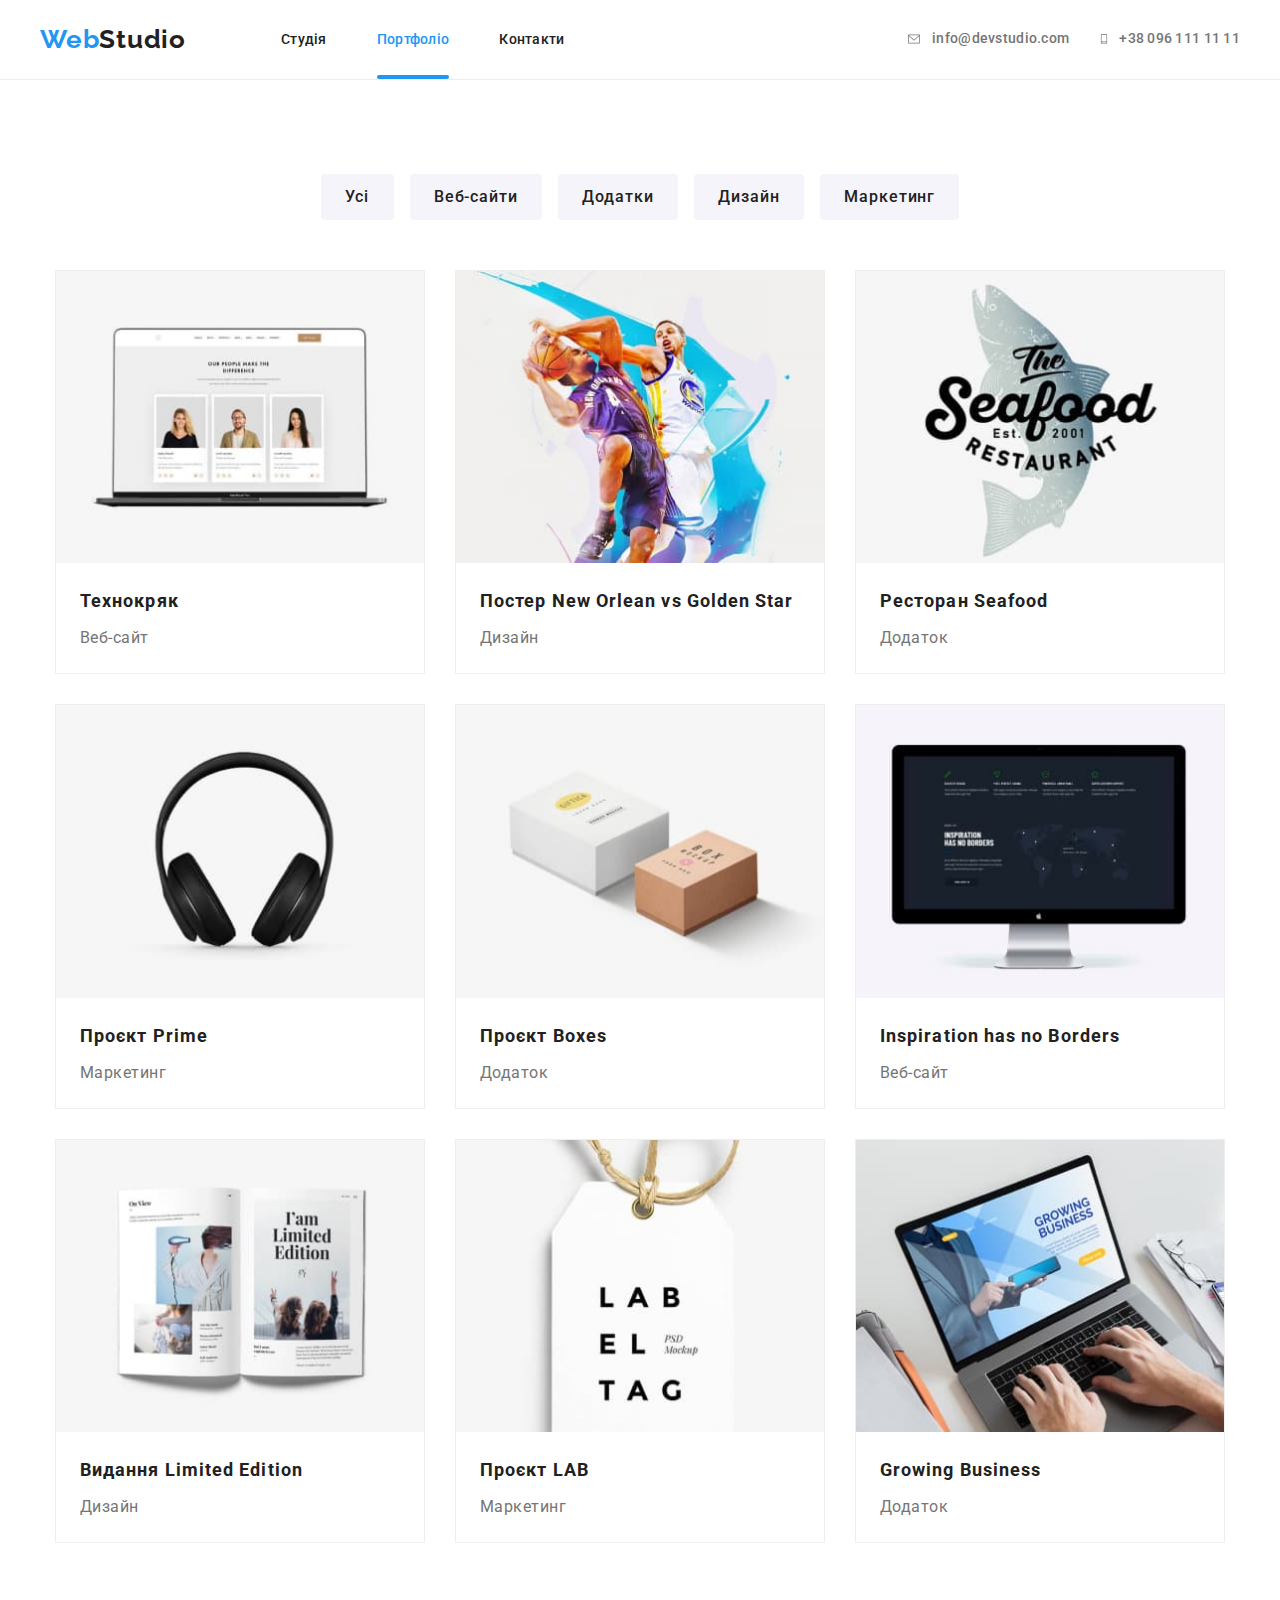
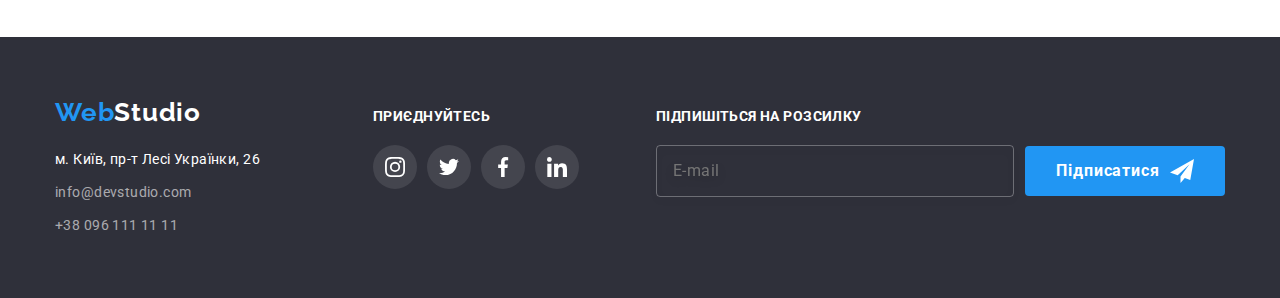
==== portfolio.html @ 0184f4ee "Initial commit" ====
<!DOCTYPE html>
<html lang="uk">
  <!-- Голова -->
  <head>
    <meta charset="UTF-8" />
    <meta http-equiv="X-UA-Compatible" content="IE=edge" />
    <meta name="viewport" content="width=device-width, initial-scale=1.0" />
    <title>Document</title>
    <link
      href="https://fonts.googleapis.com/css2?family=Raleway:wght@700&family=Roboto:wght@400;500;700;900&display=swap"
      rel="stylesheet"
    />
    <link
      rel="stylesheet"
      href="https://cdnjs.cloudflare.com/ajax/libs/modern-normalize/1.1.0/modern-normalize.min.css"
    />
    <link rel="stylesheet" href="./css/main.min.css" />
  </head>

  <body>
    <!-- Шапка сайту -->
    <header class="header">
      <div class="header__container">
        <nav class="site-nav">
          <a class="logo link" href="./index.html"
            >Web<span class="logo__accent">Studio</span></a
          >

          <ul class="site-nav__list">
            <li class="site-nav__item">
              <a class="site-nav__link link" href="./index.html">Студія</a>
            </li>
            <li class="site-nav__item">
              <a
                class="site-nav__link site-nav__link--current link"
                href="./portfolio.html"
                >Портфоліо</a
              >
            </li>
            <li class="site-nav__item">
              <a class="site-nav__link link" href="">Контакти</a>
            </li>
          </ul>
        </nav>

        <ul class="contacts">
          <li class="contacts__list">
            <a class="contacts__link link" href="mailto:info@devstudio.com"
              ><svg class="contacts__icon" width="16" height="12">
                <use href="./images/symbol-defs.svg#icon-envelope"></use>
              </svg>
              info@devstudio.com</a
            >
          </li>
          <li class="contacts__list">
            <a class="contacts__link link" href="tell:+380961111111"
              ><svg class="contacts__icon" width="10" height="16">
                <use href="./images/symbol-defs.svg#icon-smartphone"></use>
              </svg>
              +38 096 111 11 11</a
            >
          </li>
        </ul>
      </div>
    </header>

    <main>
      <!-- Портфоліо кнопки -->
      <section class="section">
        <div class="container">
          <h1 class="visually-hidden">Портфоліо</h1>
          <!-- Кнопки -->
          <ul class="button-menu">
            <li>
              <button class="button-menu__button" type="button">Усі</button>
            </li>
            <li>
              <button class="button-menu__button" type="button">
                Веб-сайти
              </button>
            </li>
            <li>
              <button class="button-menu__button" type="button">Додатки</button>
            </li>
            <li>
              <button class="button-menu__button" type="button">Дизайн</button>
            </li>
            <li>
              <button class="button-menu__button" type="button">
                Маркетинг
              </button>
            </li>
          </ul>
          <!-- Портфоліо картки -->
          <ul class="card-set">
            <li class="card-set__item">
              <a class="card-set__link" href="">
                <div class="card-set__thumb">
                  <img
                    src="./images/ptf1img.jpg"
                    alt="Ноутбук з відкритим сайтом"
                    width="370"
                  />
                  <div class="card-set__description">
                    <p>
                      Ресурс пропонує комплексні пропозиції з різним рівнем
                      функціоналу та сервісів. Все це дозволить відвідувачу
                      отримати вичерпні відомості про компанію чи приватну
                      особу.
                    </p>
                  </div>
                </div>

                <div class="card-set__meta">
                  <h2 class="card-set__title">Технокряк</h2>
                  <p class="card-set__text">Веб-сайт</p>
                </div></a
              >
            </li>

            <li class="card-set__item">
              <a class="card-set__link" href="">
                <div class="card-set__thumb">
                  <img
                    src="./images/ptf2img.jpg"
                    alt="Два баскетболісти"
                    width="370"
                  />
                  <div class="card-set__description">
                    <p>
                      Ресурс пропонує комплексні пропозиції з різним рівнем
                      функціоналу та сервісів. Все це дозволить відвідувачу
                      отримати вичерпні відомості про компанію чи приватну
                      особу.
                    </p>
                  </div>
                </div>
                <div class="card-set__meta">
                  <h2 class="card-set__title">
                    Постер New Orlean vs Golden Star
                  </h2>
                  <p class="card-set__text">Дизайн</p>
                </div></a
              >
            </li>

            <li class="card-set__item">
              <a class="card-set__link" href="">
                <div class="card-set__thumb">
                  <img
                    src="./images/ptf3img.jpg"
                    alt="Логотип Ресторану"
                    width="370"
                  />
                  <div class="card-set__description">
                    <p>
                      Ресурс пропонує комплексні пропозиції з різним рівнем
                      функціоналу та сервісів. Все це дозволить відвідувачу
                      отримати вичерпні відомості про компанію чи приватну
                      особу.
                    </p>
                  </div>
                </div>
                <div class="card-set__meta">
                  <h2 class="card-set__title">Ресторан Seafood</h2>
                  <p class="card-set__text">Додаток</p>
                </div></a
              >
            </li>

            <li class="card-set__item">
              <a class="card-set__link" href="">
                <div class="card-set__thumb">
                  <img
                    src="./images/ptf4img.jpg"
                    alt="Накладні навушники"
                    width="370"
                  />
                  <div class="card-set__description">
                    <p>
                      Ресурс пропонує комплексні пропозиції з різним рівнем
                      функціоналу та сервісів. Все це дозволить відвідувачу
                      отримати вичерпні відомості про компанію чи приватну
                      особу.
                    </p>
                  </div>
                </div>
                <div class="card-set__meta">
                  <h2 class="card-set__title">Проєкт Prime</h2>
                  <p class="card-set__text">Маркетинг</p>
                </div></a
              >
            </li>

            <li class="card-set__item">
              <a class="card-set__link" href="">
                <div class="card-set__thumb">
                  <img
                    src="./images/ptf5img.jpg"
                    alt="Дві коробки"
                    width="370"
                  />
                  <div class="card-set__description">
                    <p>
                      Ресурс пропонує комплексні пропозиції з різним рівнем
                      функціоналу та сервісів. Все це дозволить відвідувачу
                      отримати вичерпні відомості про компанію чи приватну
                      особу.
                    </p>
                  </div>
                </div>
                <div class="card-set__meta">
                  <h2 class="card-set__title">Проєкт Boxes</h2>
                  <p class="card-set__text">Додаток</p>
                </div></a
              >
            </li>

            <li class="card-set__item">
              <a class="card-set__link" href="">
                <div class="card-set__thumb">
                  <img src="./images/ptf6img.jpg" alt="Монітор" width="370" />
                  <div class="card-set__description">
                    <p>
                      Ресурс пропонує комплексні пропозиції з різним рівнем
                      функціоналу та сервісів. Все це дозволить відвідувачу
                      отримати вичерпні відомості про компанію чи приватну
                      особу.
                    </p>
                  </div>
                </div>
                <div class="card-set__meta">
                  <h2 class="card-set__title">Inspiration has no Borders</h2>
                  <p class="card-set__text">Веб-сайт</p>
                </div></a
              >
            </li>

            <li class="card-set__item">
              <a class="card-set__link" href="">
                <div class="card-set__thumb">
                  <img src="./images/ptf7img.jpg" alt="Книга" width="370" />
                  <div class="card-set__description">
                    <p>
                      Ресурс пропонує комплексні пропозиції з різним рівнем
                      функціоналу та сервісів. Все це дозволить відвідувачу
                      отримати вичерпні відомості про компанію чи приватну
                      особу.
                    </p>
                  </div>
                </div>
                <div class="card-set__meta">
                  <h2 class="card-set__title">Видання Limited Edition</h2>
                  <p class="card-set__text">Дизайн</p>
                </div></a
              >
            </li>

            <li class="card-set__item">
              <a class="card-set__link" href="">
                <div class="card-set__thumb">
                  <img src="./images/ptf8img.jpg" alt="Бірка" width="370" />
                  <div class="card-set__description">
                    <p>
                      Ресурс пропонує комплексні пропозиції з різним рівнем
                      функціоналу та сервісів. Все це дозволить відвідувачу
                      отримати вичерпні відомості про компанію чи приватну
                      особу.
                    </p>
                  </div>
                </div>
                <div class="card-set__meta">
                  <h2 class="card-set__title">Проєкт LAB</h2>
                  <p class="card-set__text">Маркетинг</p>
                </div></a
              >
            </li>

            <li class="card-set__item">
              <a class="card-set__link" href="">
                <div class="card-set__thumb">
                  <img
                    src="./images/ptf9img.jpg"
                    alt="Чоловік пише на наутбуці"
                    width="370"
                  />
                  <div class="card-set__description">
                    <p>
                      Ресурс пропонує комплексні пропозиції з різним рівнем
                      функціоналу та сервісів. Все це дозволить відвідувачу
                      отримати вичерпні відомості про компанію чи приватну
                      особу.
                    </p>
                  </div>
                </div>
                <div class="card-set__meta">
                  <h2 class="card-set__title">Growing Business</h2>
                  <p class="card-set__text">Додаток</p>
                </div></a
              >
            </li>
          </ul>
        </div>
      </section>
    </main>

    <!-- Футер -->
    <footer class="footer">
      <div class="footer__container">
        <div class="info">
          <a class="logo link" href="./index.html"
            >Web<span class="logo__accent--white">Studio</span></a
          >

          <!-- Адреса -->
          <address class="address">
            <ul>
              <li class="address__list">
                <a
                  class="address__map link"
                  href="https://goo.gl/maps/CPtrU1FHBa2aNyZL9"
                  target="_blank"
                  rel="noopener noreferrer nofollow"
                  >м. Київ, пр-т Лесі Українки, 26</a
                >
              </li>
              <li class="address__list">
                <a class="address__link link" href="mailto:info@devstudio.com"
                  >info@devstudio.com</a
                >
              </li>
              <li class="address__list">
                <a class="address__link link" href="tel:+380961111111"
                  >+38 096 111 11 11</a
                >
              </li>
            </ul>
          </address>
        </div>

        <!-- Приєднуйтесь -->
        <div class="footer-info">
          <h2 class="footer-info__title">Приєднуйтесь</h2>
          <ul class="socials-list">
            <li>
              <a
                href=""
                class="socials-list__link socials-list__link—dark-background"
              >
                <svg class="socials-list__icon" width="20" height="20">
                  <use href="./images/symbol-defs.svg#icon-instagram"></use>
                </svg>
              </a>
            </li>
            <li>
              <a
                href=""
                class="socials-list__link socials-list__link—dark-background"
              >
                <svg class="socials-list__icon" width="20" height="20">
                  <use href="./images/symbol-defs.svg#icon-twitter"></use>
                </svg>
              </a>
            </li>
            <li>
              <a
                href=""
                class="socials-list__link socials-list__link—dark-background"
                ><svg class="socials-list__icon" width="20" height="20">
                  <use href="./images/symbol-defs.svg#icon-facebook"></use>
                </svg>
              </a>
            </li>
            <li>
              <a
                href=""
                class="socials-list__link socials-list__link—dark-background"
                ><svg class="socials-list__icon" width="20" height="20">
                  <use href="./images/symbol-defs.svg#icon-linkedin"></use>
                </svg>
              </a>
            </li>
          </ul>
        </div>

        <!-- Підпишіться -->
        <div class="form">
          <p class="form__text">Підпишіться на розсилку</p>
          <form name="email">
            <label
              ><input
                class="form__input"
                type="email"
                name="email"
                placeholder="E-mail"
            /></label>

            <button class="form__button" type="submit">
              Підписатися
              <svg class="form__icon" height="24" width="24">
                <use href="./images/symbol-defs.svg#icon-plane"></use>
              </svg>
            </button>
          </form>
        </div>
      </div>
    </footer>
  </body>
</html>
---- css/main.min.css ----
/*! normalize.css v8.0.1 | MIT License | github.com/necolas/normalize.css */html{line-height:1.15;-webkit-text-size-adjust:100%}body{margin:0}main{display:block}h1{font-size:2em;margin:.67em 0}hr{-webkit-box-sizing:content-box;box-sizing:content-box;height:0;overflow:visible}pre{font-family:monospace,monospace;font-size:1em}a{background-color:rgba(0,0,0,0)}abbr[title]{border-bottom:none;text-decoration:underline;-webkit-text-decoration:underline dotted;text-decoration:underline dotted}b,strong{font-weight:bolder}code,kbd,samp{font-family:monospace,monospace;font-size:1em}small{font-size:80%}sub,sup{font-size:75%;line-height:0;position:relative;vertical-align:baseline}sub{bottom:-0.25em}sup{top:-0.5em}img{border-style:none}button,input,optgroup,select,textarea{font-family:inherit;font-size:100%;line-height:1.15;margin:0}button,input{overflow:visible}button,select{text-transform:none}button,[type=button],[type=reset],[type=submit]{-webkit-appearance:button}button::-moz-focus-inner,[type=button]::-moz-focus-inner,[type=reset]::-moz-focus-inner,[type=submit]::-moz-focus-inner{border-style:none;padding:0}button:-moz-focusring,[type=button]:-moz-focusring,[type=reset]:-moz-focusring,[type=submit]:-moz-focusring{outline:1px dotted ButtonText}fieldset{padding:.35em .75em .625em}legend{-webkit-box-sizing:border-box;box-sizing:border-box;color:inherit;display:table;max-width:100%;padding:0;white-space:normal}progress{vertical-align:baseline}textarea{overflow:auto}[type=checkbox],[type=radio]{-webkit-box-sizing:border-box;box-sizing:border-box;padding:0}[type=number]::-webkit-inner-spin-button,[type=number]::-webkit-outer-spin-button{height:auto}[type=search]{-webkit-appearance:textfield;outline-offset:-2px}[type=search]::-webkit-search-decoration{-webkit-appearance:none}::-webkit-file-upload-button{-webkit-appearance:button;font:inherit}details{display:block}summary{display:list-item}template{display:none}[hidden]{display:none}.visually-hidden{position:absolute;width:1px;height:1px;margin:-1px;border:0;padding:0;white-space:nowrap;-webkit-clip-path:inset(100%);clip-path:inset(100%);clip:rect(0 0 0 0);overflow:hidden}h1,h2,h3,h4,h5,h6,p{margin:0}ul{list-style:none}ul,ol{margin:0;padding-left:0}img{display:block;max-width:100%;height:auto}.link{text-decoration:none}body{color:#212121;font-family:"Roboto",sans-serif;font-size:14px;background-color:#fff}.container{width:1200px;padding:0 15px;margin-left:auto;margin-right:auto}.logo{color:#2196f3;font-family:"Raleway";font-style:normal;font-size:26px;font-weight:700;line-height:1.19;letter-spacing:.03em;margin-right:95px}.logo__accent{color:#212121}.logo__accent--white{color:#fff}.site-nav{display:-webkit-box;display:-ms-flexbox;display:flex;-webkit-box-align:center;-ms-flex-align:center;align-items:center}.site-nav__list{display:-webkit-box;display:-ms-flexbox;display:flex;gap:50px}.site-nav__link{color:#212121;font-weight:500;line-height:1.14;letter-spacing:.02em;-webkit-transition:color 250ms cubic-bezier(0.4, 0, 0.2, 1);transition:color 250ms cubic-bezier(0.4, 0, 0.2, 1)}.site-nav__link:hover,.site-nav__link:focus{color:#2196f3}.site-nav__link--current{position:relative;color:#2196f3}.site-nav__link--current::after{content:"";position:absolute;display:block;left:0;width:100%;height:4px;bottom:-32.2px;background:#2196f3;border-radius:2px}.contacts__icon{fill:currentColor;margin-right:10px}.contacts__icon:hover,.contacts__icon:focus{color:#2196f3}.contacts__list{display:-webkit-inline-box;display:-ms-inline-flexbox;display:inline-flex}.contacts{display:-webkit-box;display:-ms-flexbox;display:flex;margin-left:auto;gap:30px}.contacts__link{display:-webkit-box;display:-ms-flexbox;display:flex;-webkit-box-align:center;-ms-flex-align:center;align-items:center;-webkit-transition:color 250ms cubic-bezier(0.4, 0, 0.2, 1);transition:color 250ms cubic-bezier(0.4, 0, 0.2, 1);font-weight:500;line-height:1.14;letter-spacing:.02em;color:#757575}.contacts__link:hover,.contacts__link:focus{color:#2196f3}.section{padding-top:94px;padding-bottom:94px}.card-set{display:-webkit-box;display:-ms-flexbox;display:flex;-ms-flex-wrap:wrap;flex-wrap:wrap;margin-left:-30px;margin-top:-30px}.card-set__link{display:block;text-decoration:none;-webkit-transition:-webkit-box-shadow 250ms cubic-bezier(0.4, 0, 0.2, 1);transition:-webkit-box-shadow 250ms cubic-bezier(0.4, 0, 0.2, 1);transition:box-shadow 250ms cubic-bezier(0.4, 0, 0.2, 1);transition:box-shadow 250ms cubic-bezier(0.4, 0, 0.2, 1), -webkit-box-shadow 250ms cubic-bezier(0.4, 0, 0.2, 1)}.card-set__link:hover,.card-set__link:focus{-webkit-box-shadow:0px 1px 1px rgba(0,0,0,.12),0px 4px 4px rgba(0,0,0,.06),1px 4px 6px rgba(0,0,0,.16);box-shadow:0px 1px 1px rgba(0,0,0,.12),0px 4px 4px rgba(0,0,0,.06),1px 4px 6px rgba(0,0,0,.16)}.card-set__item{border:1px solid #eee;background:#fff;-ms-flex-preferred-size:calc(33.3333333333% - 30px);flex-basis:calc(33.3333333333% - 30px);margin-left:30px;margin-top:30px}.card-set__thumb{position:relative;overflow:hidden}.card-set__title{line-height:2;font-size:18px;letter-spacing:.06em;color:#212121;margin-bottom:4px}.card-set__text{line-height:1.88;letter-spacing:.03em;font-size:16px;color:#757575}.card-set__meta{padding:20px 24px}.card-set__description{position:absolute;top:0;left:0;display:block;-webkit-box-pack:center;-ms-flex-pack:center;justify-content:center;-webkit-box-align:center;-ms-flex-align:center;align-items:center;width:100%;height:100%;color:#fff;background-color:rgba(33,150,243,.9);-webkit-transform:translateY(101%);transform:translateY(101%);-webkit-transition:-webkit-transform 250ms cubic-bezier(0.4, 0, 0.2, 1);transition:-webkit-transform 250ms cubic-bezier(0.4, 0, 0.2, 1);transition:transform 250ms cubic-bezier(0.4, 0, 0.2, 1);transition:transform 250ms cubic-bezier(0.4, 0, 0.2, 1), -webkit-transform 250ms cubic-bezier(0.4, 0, 0.2, 1);text-align:left;padding:63px 24px;font-weight:400;font-size:18px;line-height:1.56;letter-spacing:.03em}.card-set__link:hover .card-set__description,.card-set__link:focus .card-set__description{-webkit-transform:translateY(0%);transform:translateY(0%)}.socials-list{display:-webkit-box;display:-ms-flexbox;display:flex;-webkit-box-pack:center;-ms-flex-pack:center;justify-content:center;gap:10px}.socials-list__icon{fill:currentColor}.socials-list__link{display:-webkit-box;display:-ms-flexbox;display:flex;-webkit-box-align:center;-ms-flex-align:center;align-items:center;-webkit-box-pack:center;-ms-flex-pack:center;justify-content:center;height:44px;width:44px;border-radius:50%;color:#afb1b8;-webkit-transition:color 250ms cubic-bezier(0.4, 0, 0.2, 1),background-color 250ms cubic-bezier(0.4, 0, 0.2, 1);transition:color 250ms cubic-bezier(0.4, 0, 0.2, 1),background-color 250ms cubic-bezier(0.4, 0, 0.2, 1)}.socials-list__link:hover,.socials-list__link:focus{background-color:#2196f3;color:#fff}.socials-list__link—dark-background{background-color:rgba(255,255,255,.1);color:#fff}.address__list:not(:last-child){margin-bottom:9px}.address__list:first-child{margin-top:20px}.address__link{font-style:normal;line-height:1.71;letter-spacing:.03em;color:rgba(255,255,255,.6);-webkit-transition:color 250ms cubic-bezier(0.4, 0, 0.2, 1);transition:color 250ms cubic-bezier(0.4, 0, 0.2, 1)}.address__link:hover,.address__link:focus{color:#2196f3}.address__map{font-style:normal;line-height:1.71;letter-spacing:.03em;color:#fff}.footer-info{text-align:left}.footer-info__title{color:#fff;margin-bottom:20px;font-size:14px;line-height:1.14;letter-spacing:.03em;text-transform:uppercase}.form__text{font-weight:700;font-size:14px;line-height:1.14;letter-spacing:.03em;text-transform:uppercase;color:#fff;margin-bottom:20px}.form__icon{margin-left:10px}.form__input{width:358px;margin-right:8px;padding:15px 16px;font-weight:400;font-size:16px;line-height:1.25;letter-spacing:.03em;background-color:rgba(0,0,0,0);color:#fff;border:1px solid rgba(255,255,255,.3);-webkit-filter:drop-shadow(0px 4px 4px rgba(0, 0, 0, 0.15));filter:drop-shadow(0px 4px 4px rgba(0, 0, 0, 0.15));border-radius:4px}.form__button{width:200px;padding:10px 28px;border:0;border-radius:4px;fill:#fff;font-weight:700;font-size:16px;line-height:1.88;letter-spacing:.06em;display:-webkit-inline-box;display:-ms-inline-flexbox;display:inline-flex;-webkit-box-pack:center;-ms-flex-pack:center;justify-content:center;-webkit-box-align:center;-ms-flex-align:center;align-items:center;cursor:pointer;color:#fff;background-color:#2196f3;-webkit-transition:-webkit-box-shadow 250ms cubic-bezier(0.4, 0, 0.2, 1);transition:-webkit-box-shadow 250ms cubic-bezier(0.4, 0, 0.2, 1);transition:box-shadow 250ms cubic-bezier(0.4, 0, 0.2, 1);transition:box-shadow 250ms cubic-bezier(0.4, 0, 0.2, 1), -webkit-box-shadow 250ms cubic-bezier(0.4, 0, 0.2, 1)}.form__button:hover,.form__button:focus{-webkit-box-shadow:0px 4px 4px rgba(0,0,0,.15);box-shadow:0px 4px 4px rgba(0,0,0,.15);border-radius:4px}.button-menu{display:-webkit-box;display:-ms-flexbox;display:flex;-webkit-box-pack:center;-ms-flex-pack:center;justify-content:center;margin-bottom:50px}.button-menu__button{border-radius:4px;border-color:rgba(0,0,0,0);color:#212121;cursor:pointer;background:#f5f4fa;font-weight:500;font-size:16px;line-height:1.88;padding:6px 22px;margin:0 8px;min-width:73px;display:-webkit-box;display:-ms-flexbox;display:flex;-webkit-box-align:center;-ms-flex-align:center;align-items:center;text-align:center;letter-spacing:.06em;-webkit-transition:color 250ms cubic-bezier(0.4, 0, 0.2, 1),background-color 250ms cubic-bezier(0.4, 0, 0.2, 1),-webkit-box-shadow 250ms cubic-bezier(0.4, 0, 0.2, 1);transition:color 250ms cubic-bezier(0.4, 0, 0.2, 1),background-color 250ms cubic-bezier(0.4, 0, 0.2, 1),-webkit-box-shadow 250ms cubic-bezier(0.4, 0, 0.2, 1);transition:color 250ms cubic-bezier(0.4, 0, 0.2, 1),background-color 250ms cubic-bezier(0.4, 0, 0.2, 1),box-shadow 250ms cubic-bezier(0.4, 0, 0.2, 1);transition:color 250ms cubic-bezier(0.4, 0, 0.2, 1),background-color 250ms cubic-bezier(0.4, 0, 0.2, 1),box-shadow 250ms cubic-bezier(0.4, 0, 0.2, 1),-webkit-box-shadow 250ms cubic-bezier(0.4, 0, 0.2, 1)}.button-menu__button:hover,.button-menu__button:focus{background-color:#2196f3;color:#fff;-webkit-box-shadow:0px 4px 4px rgba(0,0,0,.15);box-shadow:0px 4px 4px rgba(0,0,0,.15)}.backdrop.is-hidden{opacity:0;pointer-events:none;visibility:hidden}.backdrop{position:fixed;top:0;left:0;width:100%;height:100%;background:rgba(0,0,0,.2);opacity:1;visibility:visible;-webkit-transition:opacity 250ms cubic-bezier(0.4, 0, 0.2, 1),visibility 250ms cubic-bezier(0.4, 0, 0.2, 1);transition:opacity 250ms cubic-bezier(0.4, 0, 0.2, 1),visibility 250ms cubic-bezier(0.4, 0, 0.2, 1)}.modal{position:absolute;top:50%;left:50%;-webkit-transform:translate(-50%, -50%) scale(1);transform:translate(-50%, -50%) scale(1);opacity:1;min-width:528px;min-height:581px;padding:40px;background-color:#fff;-webkit-box-shadow:0px 1px 3px rgba(0,0,0,.12),0px 1px 1px rgba(0,0,0,.14),0px 2px 1px rgba(0,0,0,.2);box-shadow:0px 1px 3px rgba(0,0,0,.12),0px 1px 1px rgba(0,0,0,.14),0px 2px 1px rgba(0,0,0,.2);border-radius:4px;-webkit-transition:opacity 250ms cubic-bezier(0.4, 0, 0.2, 1),-webkit-transform 250ms cubic-bezier(0.4, 0, 0.2, 1);transition:opacity 250ms cubic-bezier(0.4, 0, 0.2, 1),-webkit-transform 250ms cubic-bezier(0.4, 0, 0.2, 1);transition:transform 250ms cubic-bezier(0.4, 0, 0.2, 1),opacity 250ms cubic-bezier(0.4, 0, 0.2, 1);transition:transform 250ms cubic-bezier(0.4, 0, 0.2, 1),opacity 250ms cubic-bezier(0.4, 0, 0.2, 1),-webkit-transform 250ms cubic-bezier(0.4, 0, 0.2, 1)}.backdrop.is-hidden .modal{-webkit-transform:translate(-50%, -50%) scale(1.5);transform:translate(-50%, -50%) scale(1.5);opacity:0}.modal__button{position:absolute;top:8px;right:8px;padding:6px;color:#000;background-color:rgba(0,0,0,0);border:1px solid rgba(0,0,0,.1);border-radius:50%;cursor:pointer;display:-webkit-box;display:-ms-flexbox;display:flex;-webkit-box-align:center;-ms-flex-align:center;align-items:center;-webkit-box-pack:center;-ms-flex-pack:center;justify-content:center;-webkit-transition:fill 250ms cubic-bezier(0.4, 0, 0.2, 1);transition:fill 250ms cubic-bezier(0.4, 0, 0.2, 1)}.modal__button:hover,.modal__button:focus{fill:#2196f3}.modal-form__text{margin-bottom:12px;font-weight:700;font-size:20px;line-height:1.15;text-align:center;letter-spacing:.03em;color:#212121}.modal-form__label{position:relative;display:-webkit-box;display:-ms-flexbox;display:flex;-webkit-box-orient:vertical;-webkit-box-direction:normal;-ms-flex-direction:column;flex-direction:column;margin-bottom:10px;font-weight:400;font-size:12px;line-height:1.16;letter-spacing:.01em;color:#757575}.modal-form__input{height:40px;margin-top:4px;padding:11px 42px 12px;border:1px solid rgba(33,33,33,.2);border-radius:4px;outline:rgba(0,0,0,0);-webkit-transition:border-color 250ms cubic-bezier(0.4, 0, 0.2, 1);transition:border-color 250ms cubic-bezier(0.4, 0, 0.2, 1)}.modal-form__label:focus-within .modal-form__input{border:1px solid #2196f3;border-radius:4px}.modal-form__icon{position:absolute;top:50%;left:15px;-webkit-transition:fill 250ms cubic-bezier(0.4, 0, 0.2, 1);transition:fill 250ms cubic-bezier(0.4, 0, 0.2, 1)}.modal-form__label:focus-within .modal-form__icon{fill:#2196f3}.modal-form__comment{resize:none;padding:12px 16px;height:120px;margin-top:4px;outline:rgba(0,0,0,0);border:1px solid rgba(33,33,33,.2);border-radius:4px;-webkit-transition:border-color 250ms cubic-bezier(0.4, 0, 0.2, 1);transition:border-color 250ms cubic-bezier(0.4, 0, 0.2, 1)}.modal-form__label:focus-within .modal-form__comment{border:1px solid #2196f3;border-radius:4px}.modal-form__label--commentary{margin-bottom:20px}.checkbox{display:-webkit-box;display:-ms-flexbox;display:flex;-webkit-box-pack:center;-ms-flex-pack:center;justify-content:center;-webkit-box-align:center;-ms-flex-align:center;align-items:center;font-size:14px;line-height:1.71;letter-spacing:.03em;color:#757575}.checkbox__icon{display:inline-block;width:16px;height:15px;margin-right:8px;fill:#fff;border:2px solid #212121;border-radius:2px}.checkbox__input:checked+.checkbox__icon{width:16px;height:15px;border:none;border-color:#2196f3;fill:#2196f3;background-origin:border-box}.checkbox__link{color:#2196f3}.checkbox__input{position:absolute;width:1px;height:1px;margin:-1px;border:0;padding:0;white-space:nowrap;-webkit-clip-path:inset(100%);clip-path:inset(100%);clip:rect(0 0 0 0);overflow:hidden}.modal-send{display:-webkit-box;display:-ms-flexbox;display:flex;-webkit-box-pack:center;-ms-flex-pack:center;justify-content:center;-webkit-box-align:center;-ms-flex-align:center;align-items:center;margin-top:30px}.modal-send__button{padding:10px 52px;font-weight:700;font-size:16px;line-height:1.88;letter-spacing:.06em;text-align:center;border:rgba(0,0,0,0);cursor:pointer;color:#fff;background-color:#2196f3;border-radius:4px;-webkit-transition:-webkit-box-shadow 250ms cubic-bezier(0.4, 0, 0.2, 1);transition:-webkit-box-shadow 250ms cubic-bezier(0.4, 0, 0.2, 1);transition:box-shadow 250ms cubic-bezier(0.4, 0, 0.2, 1);transition:box-shadow 250ms cubic-bezier(0.4, 0, 0.2, 1), -webkit-box-shadow 250ms cubic-bezier(0.4, 0, 0.2, 1)}.modal-send__button:hover,.modal-send__button:focus{-webkit-box-shadow:0px 4px 4px rgba(0,0,0,.15);box-shadow:0px 4px 4px rgba(0,0,0,.15)}.header{border-bottom:1px solid #ececec}.header__container{display:-webkit-box;display:-ms-flexbox;display:flex;padding:24px 0;width:1200px;margin-left:auto;margin-right:auto}.section-hero__button{cursor:pointer;border-color:rgba(0,0,0,0);letter-spacing:.06em;font-weight:500;font-size:16px;line-height:1.88;padding:6px 22px;min-width:73px;background-color:#2196f3;color:#fff;-webkit-box-shadow:0px 4px 4px rgba(0,0,0,.15);box-shadow:0px 4px 4px rgba(0,0,0,.15);border-radius:4px;margin-top:30px;-webkit-transition:color 250ms cubic-bezier(0.4, 0, 0.2, 1),background-color 250ms cubic-bezier(0.4, 0, 0.2, 1);transition:color 250ms cubic-bezier(0.4, 0, 0.2, 1),background-color 250ms cubic-bezier(0.4, 0, 0.2, 1)}.section-hero__button:hover,.section-hero__button:focus{background:#fff;color:#212121}.section-hero{background:#2f303a;text-align:center;padding:200px 0}.section-hero--overlay{height:600px;max-width:1600px;margin-left:auto;margin-right:auto;background-image:-webkit-gradient(linear, left top, right top, from(rgba(47, 48, 58, 0.4)), to(rgba(47, 48, 58, 0.4))),url(../images/backgroundimg.jpg);background-image:linear-gradient(to right, rgba(47, 48, 58, 0.4), rgba(47, 48, 58, 0.4)),url(../images/backgroundimg.jpg);background-size:cover;background-position:center;background-repeat:no-repeat}.section-hero__title{width:696px;font-weight:900;line-height:1.36;font-size:44px;letter-spacing:.06em;text-transform:uppercase;margin:0 auto;color:#fff}.section-about{padding-top:0;padding-bottom:94px}.section-about__title{font-size:36px;line-height:1.16;letter-spacing:.03em;margin-bottom:50px;text-align:center}.whatwedo{display:-webkit-box;display:-ms-flexbox;display:flex;gap:30px}.whatwedo__thumb{position:relative}.whatwedo__thumb::before{content:"";position:absolute;left:0;bottom:0;height:70px;width:100%;background-color:rgba(47,48,58,.8)}.whatwedo__description{position:absolute;bottom:27px;left:50%;-webkit-transform:translate(-50%);transform:translate(-50%);font-weight:700;font-size:14px;line-height:1.14;letter-spacing:.03em;text-transform:uppercase;color:#fff}.section-team{padding-top:94px;padding-bottom:94px}.section-team__title{font-size:36px;line-height:1.16;letter-spacing:.03em;margin-bottom:50px;text-align:center}.section-team--white{background:#f5f4fa}.team{display:-webkit-box;display:-ms-flexbox;display:flex;-ms-flex-wrap:wrap;flex-wrap:wrap;background-color:#f5f4fa;margin-left:-30px;margin-top:-30px}.team__memder{width:270px;margin-left:30px;margin-top:30px;background:#fff;-webkit-box-shadow:0px 1px 3px rgba(0,0,0,.12),0px 1px 1px rgba(0,0,0,.14),0px 2px 1px rgba(0,0,0,.2);box-shadow:0px 1px 3px rgba(0,0,0,.12),0px 1px 1px rgba(0,0,0,.14),0px 2px 1px rgba(0,0,0,.2);border-radius:0px 0px 4px 4px;text-align:center}.team__info{padding-top:30px;padding-bottom:30px}.team__name{font-weight:500;line-height:1.18;font-size:16px;text-align:center;letter-spacing:.03em;margin-bottom:10px}.team__position{line-height:1.18;font-size:16px;text-align:center;letter-spacing:.03em;color:#757575;margin-bottom:16px}.footer{background:#2f303a;padding:60px 0}.footer__container{display:-webkit-box;display:-ms-flexbox;display:flex;-webkit-box-pack:justify;-ms-flex-pack:justify;justify-content:space-between;-webkit-box-align:baseline;-ms-flex-align:baseline;align-items:baseline;width:1200px;padding:0 15px;margin-left:auto;margin-right:auto}.advantages{display:-webkit-box;display:-ms-flexbox;display:flex;gap:30px}.advanteges__icon{height:120px;width:270px;margin-bottom:30px;display:-webkit-box;display:-ms-flexbox;display:flex;-webkit-box-align:center;-ms-flex-align:center;align-items:center;-webkit-box-pack:center;-ms-flex-pack:center;justify-content:center;background-color:#f5f4fa;border-radius:4px}.advantages__title{margin-bottom:10px;font-size:14px;text-transform:uppercase}.advantages__text{color:#757575;line-height:1.71;letter-spacing:.03em}.section-clients{padding-top:94px;padding-bottom:94px}.section-clients__title{text-align:center;margin-bottom:50px;font-weight:700;font-size:36px;line-height:1.16;letter-spacing:.03em;color:#212121}.client{display:-webkit-box;display:-ms-flexbox;display:flex;gap:30px;-webkit-box-pack:center;-ms-flex-pack:center;justify-content:center}.client__link{display:-webkit-box;display:-ms-flexbox;display:flex;-webkit-box-align:center;-ms-flex-align:center;align-items:center;-webkit-box-pack:center;-ms-flex-pack:center;justify-content:center;height:92px;width:170px;color:#afb1b8;border:1px solid #afb1b8;border-radius:4px;-webkit-transition:color 250ms cubic-bezier(0.4, 0, 0.2, 1),border-color 250ms cubic-bezier(0.4, 0, 0.2, 1);transition:color 250ms cubic-bezier(0.4, 0, 0.2, 1),border-color 250ms cubic-bezier(0.4, 0, 0.2, 1)}.client__link:hover,.client__link:focus{border-color:#2196f3;color:#2196f3}.client__icon{fill:currentColor}/*# sourceMappingURL=main.min.css.map */
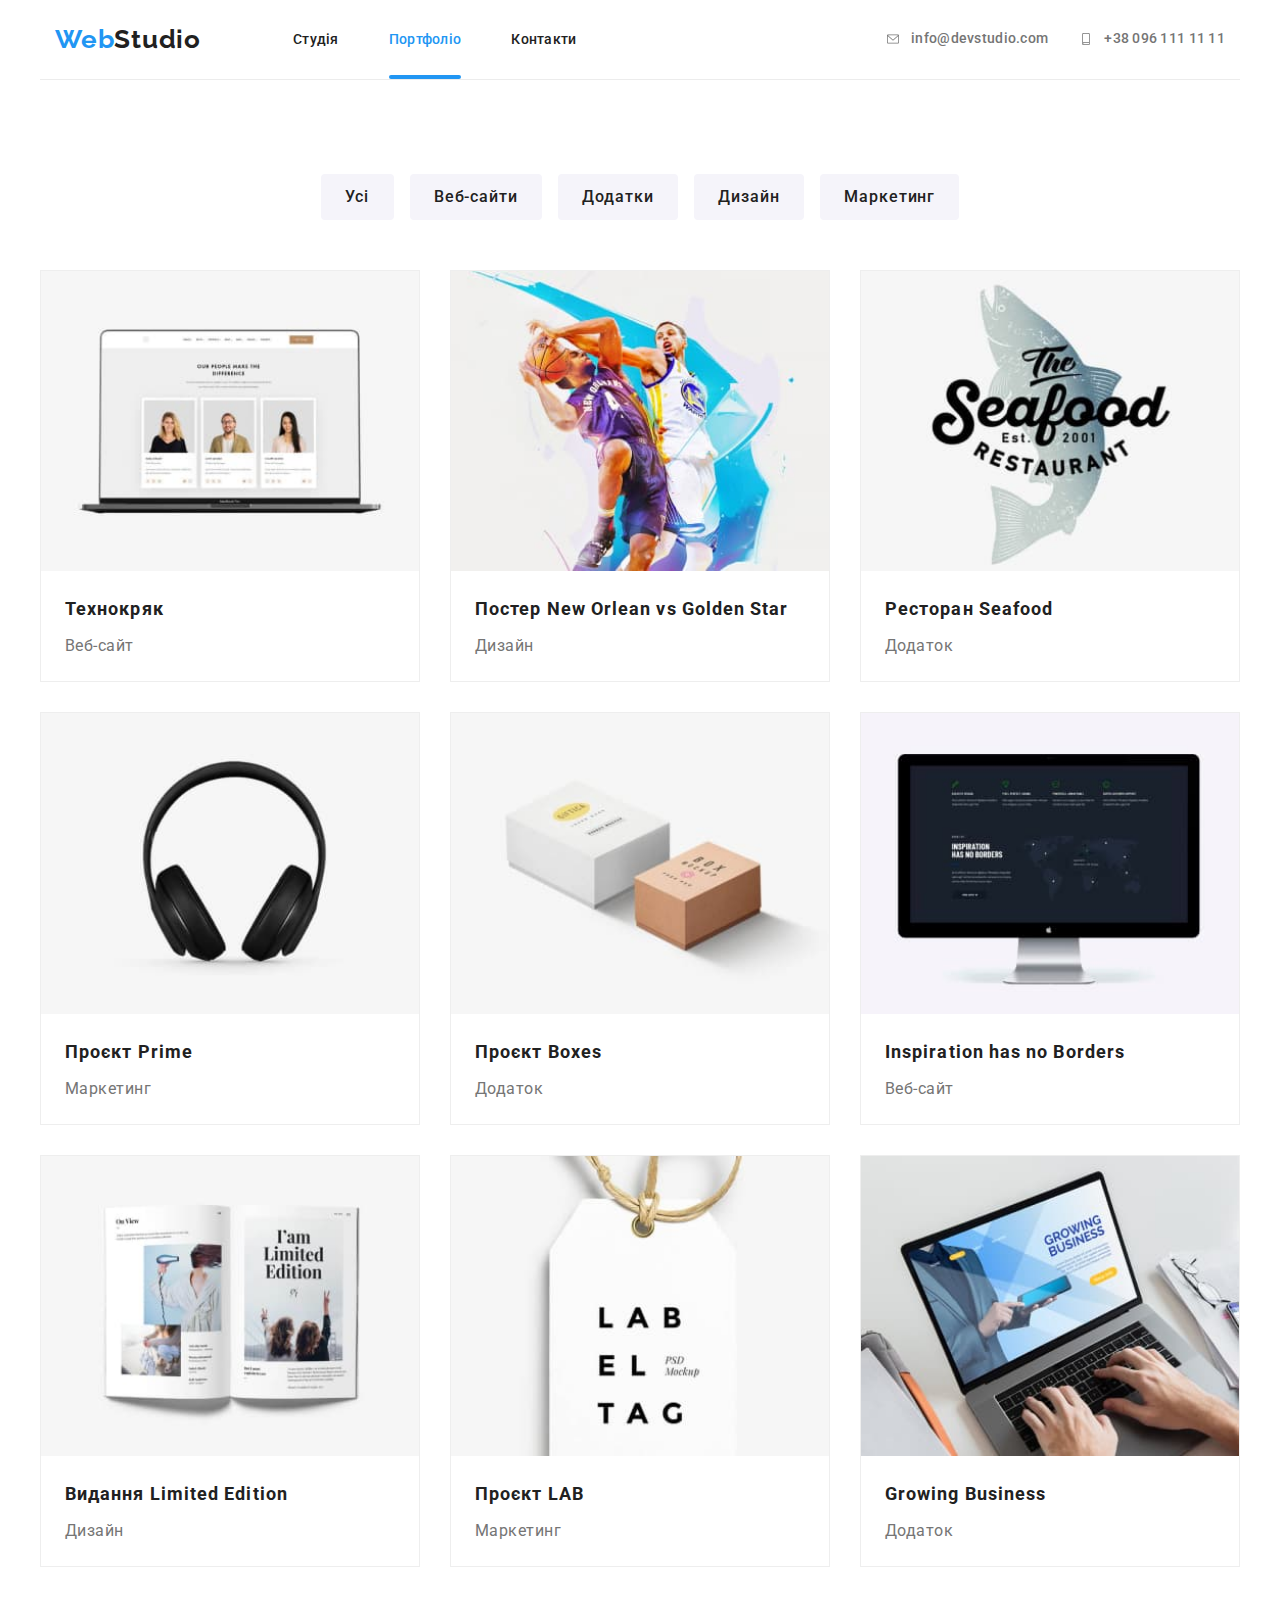
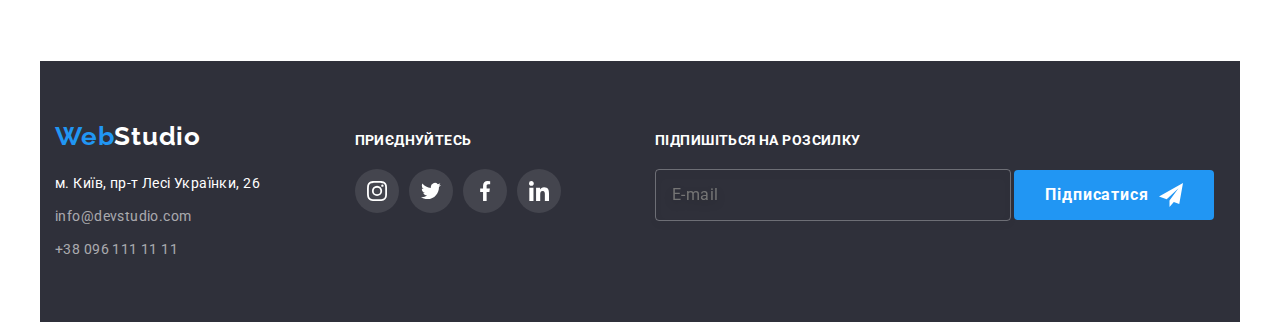
==== commit f22de35b: "Додає дз8" ====
--- a/portfolio.html
+++ b/portfolio.html
@@ -42,7 +42,11 @@
             </li>
           </ul>
         </nav>
-
+        <button type="button" class="menu-button" open-menu>
+          <svg height="40" width="40" aria-label="Перемикач мобільного меню">
+            <use href="./images/symbol-defs.svg#icon-menu"></use>
+          </svg>
+        </button>
         <ul class="contacts">
           <li class="contacts__list">
             <a class="contacts__link link" href="mailto:info@devstudio.com"
@@ -62,6 +66,64 @@
           </li>
         </ul>
       </div>
+      <!-- Мобільне меню -->
+      <div class="mobile-menu" menu-container aria-expanded="false">
+        <button type="button" class="menu-close" close-menu>
+          <svg height="40" width="40">
+            <use href="./images/symbol-defs.svg#icon-close"></use>
+          </svg>
+        </button>
+
+        <div class="menu-container">
+          <div class="mob-menu-top">
+            <ul class="mob-nav__list">
+              <li class="mob-nav__item">
+                <a class="mob-nav__link link" href="./index.html">Студія</a>
+              </li>
+              <li class="mob-nav__item">
+                <a
+                  class="mob-nav__link mob-nav__link--current link"
+                  href="./portfolio.html"
+                  >Портфоліо</a
+                >
+              </li>
+              <li class="mob-nav__item">
+                <a class="mob-nav__link link" href="">Контакти</a>
+              </li>
+            </ul>
+          </div>
+
+          <div class="mob-menu-bottom">
+            <ul class="contacts-menu">
+              <li class="contacts-menu__list">
+                <a
+                  class="contacts-menu__link link"
+                  href="mailto:info@devstudio.com"
+                  ><svg class="contacts__icon" width="16" height="12">
+                    <use href="./images/symbol-defs.svg#icon-envelope"></use>
+                  </svg>
+                  info@devstudio.com</a
+                >
+              </li>
+              <li class="contacts-menu__list">
+                <a class="contacts-menu__link link" href="tell:+380961111111"
+                  ><svg class="contacts__icon" width="10" height="16">
+                    <use href="./images/symbol-defs.svg#icon-smartphone"></use>
+                  </svg>
+                  +38 096 111 11 11</a
+                >
+              </li>
+            </ul>
+
+            <ul class="menu-social">
+              <li><a href="" class="menu-social__link link">Instagram</a></li>
+              <li><a href="" class="menu-social__link link">Twitter</a></li>
+              <li><a href="" class="menu-social__link link">Facebook</a></li>
+              <li><a href="" class="menu-social__link link">LinkedIn</a></li>
+            </ul>
+          </div>
+        </div>
+      </div>
     </header>
 
     <main>
@@ -96,11 +158,29 @@
             <li class="card-set__item">
               <a class="card-set__link" href="">
                 <div class="card-set__thumb">
-                  <img
-                    src="./images/ptf1img.jpg"
-                    alt="Ноутбук з відкритим сайтом"
-                    width="370"
-                  />
+                  <picture>
+                    <source
+                      media="(max-width:767px)"
+                      srcset="
+                        ./images/Portf/PORTF-1-MOB/portf-1-mob-320.jpg 1x,
+                        ./images/Portf/PORTF-1-MOB/portf-1-mob-640.jpg 2x
+                      " />
+                    <source
+                      media="(max-width:1199px)"
+                      srcset="
+                        ./images/Portf/PORTF-1-TABLET/portf-1-tablet-320.jpg 1x,
+                        ./images/Portf/PORTF-1-TABLET/portf-1-tablet-640.jpg 2x
+                      " />
+                    <source
+                      media="(min-width:1200px)"
+                      srcset="
+                        ./images/Portf/PORTF-1-DESC/portf-1-desc-320.jpg 1x,
+                        ./images/Portf/PORTF-1-DESC/portf-1-desc-640.jpg 2x
+                      " />
+                    <img
+                      src="./images/Portf/PORTF-1-MOB/portf-1-mob-320.jpg"
+                      alt="Ноутбук з відкритим сайтом"
+                  /></picture>
                   <div class="card-set__description">
                     <p>
                       Ресурс пропонує комплексні пропозиції з різним рівнем
@@ -121,11 +201,29 @@
             <li class="card-set__item">
               <a class="card-set__link" href="">
                 <div class="card-set__thumb">
-                  <img
-                    src="./images/ptf2img.jpg"
-                    alt="Два баскетболісти"
-                    width="370"
-                  />
+                  <picture>
+                    <source
+                      media="(max-width:767px)"
+                      srcset="
+                        ./images/Portf/PORTF-2-MOB/portf-2-mob-320.jpg 1x,
+                        ./images/Portf/PORTF-2-MOB/portf-2-mob-640.jpg 2x
+                      " />
+                    <source
+                      media="(max-width:1199px)"
+                      srcset="
+                        ./images/Portf/PORTF-2-TABLET/portf-2-tablet-320.jpg 1x,
+                        ./images/Portf/PORTF-2-TABLET/portf-2-tablet-640.jpg 2x
+                      " />
+                    <source
+                      media="(min-width:1200px)"
+                      srcset="
+                        ./images/Portf/PORTF-2-DESC/portf-2-desc-320.jpg 1x,
+                        ./images/Portf/PORTF-2-DESC/portf-2-desc-640.jpg 2x
+                      " />
+                    <img
+                      src="./images/Portf/PORTF-2-MOB/portf-2-mob-320.jpg"
+                      alt="Два баскетболісти"
+                  /></picture>
                   <div class="card-set__description">
                     <p>
                       Ресурс пропонує комплексні пропозиції з різним рівнем
@@ -147,11 +245,29 @@
             <li class="card-set__item">
               <a class="card-set__link" href="">
                 <div class="card-set__thumb">
-                  <img
-                    src="./images/ptf3img.jpg"
-                    alt="Логотип Ресторану"
-                    width="370"
-                  />
+                  <picture>
+                    <source
+                      media="(max-width:767px)"
+                      srcset="
+                        ./images/Portf/PORTF-3-MOB/portf-3-mob-320.jpg 1x,
+                        ./images/Portf/PORTF-3-MOB/portf-3-mob-640.jpg 2x
+                      " />
+                    <source
+                      media="(max-width:1199px)"
+                      srcset="
+                        ./images/Portf/PORTF-3-TABLET/portf-3-tablet-320.jpg 1x,
+                        ./images/Portf/PORTF-3-TABLET/portf-3-tablet-640.jpg 2x
+                      " />
+                    <source
+                      media="(min-width:1200px)"
+                      srcset="
+                        ./images/Portf/PORTF-3-DESC/portf-3-desc-320.jpg 1x,
+                        ./images/Portf/PORTF-3-DESC/portf-3-desc-640.jpg 2x
+                      " />
+                    <img
+                      src="./images/Portf/PORTF-3-MOB/portf-3-mob-320.jpg"
+                      alt="Логотип Ресторану"
+                  /></picture>
                   <div class="card-set__description">
                     <p>
                       Ресурс пропонує комплексні пропозиції з різним рівнем
@@ -171,11 +287,29 @@
             <li class="card-set__item">
               <a class="card-set__link" href="">
                 <div class="card-set__thumb">
-                  <img
-                    src="./images/ptf4img.jpg"
-                    alt="Накладні навушники"
-                    width="370"
-                  />
+                  <picture>
+                    <source
+                      media="(max-width:767px)"
+                      srcset="
+                        ./images/Portf/PORTF-4-MOB/portf-4-mob-320.jpg 1x,
+                        ./images/Portf/PORTF-4-MOB/portf-4-mob-640.jpg 2x
+                      " />
+                    <source
+                      media="(max-width:1199px)"
+                      srcset="
+                        ./images/Portf/PORTF-4-TABLET/portf-4-tablet-320.jpg 1x,
+                        ./images/Portf/PORTF-4-TABLET/portf-4-tablet-640.jpg 2x
+                      " />
+                    <source
+                      media="(min-width:1200px)"
+                      srcset="
+                        ./images/Portf/PORTF-4-DESC/portf-4-desc-320.jpg 1x,
+                        ./images/Portf/PORTF-4-DESC/portf-4-desc-640.jpg 2x
+                      " />
+                    <img
+                      src="./images/Portf/PORTF-4-MOB/portf-4-mob-320.jpg"
+                      alt="Накладні навушники"
+                  /></picture>
                   <div class="card-set__description">
                     <p>
                       Ресурс пропонує комплексні пропозиції з різним рівнем
@@ -195,11 +329,29 @@
             <li class="card-set__item">
               <a class="card-set__link" href="">
                 <div class="card-set__thumb">
-                  <img
-                    src="./images/ptf5img.jpg"
-                    alt="Дві коробки"
-                    width="370"
-                  />
+                  <picture>
+                    <source
+                      media="(max-width:767px)"
+                      srcset="
+                        ./images/Portf/PORTF-5-MOB/portf-5-mob-320.jpg 1x,
+                        ./images/Portf/PORTF-5-MOB/portf-5-mob-640.jpg 2x
+                      " />
+                    <source
+                      media="(max-width:1199px)"
+                      srcset="
+                        ./images/Portf/PORTF-5-TABLET/portf-5-tablet-320.jpg 1x,
+                        ./images/Portf/PORTF-5-TABLET/portf-5-tablet-640.jpg 2x
+                      " />
+                    <source
+                      media="(min-width:1200px)"
+                      srcset="
+                        ./images/Portf/PORTF-5-DESC/portf-5-desc-320.jpg 1x,
+                        ./images/Portf/PORTF-5-DESC/portf-5-desc-640.jpg 2x
+                      " />
+                    <img
+                      src="./images/Portf/PORTF-5-MOB/portf-5-mob-320.jpg"
+                      alt="Дві коробки"
+                  /></picture>
                   <div class="card-set__description">
                     <p>
                       Ресурс пропонує комплексні пропозиції з різним рівнем
@@ -219,7 +371,29 @@
             <li class="card-set__item">
               <a class="card-set__link" href="">
                 <div class="card-set__thumb">
-                  <img src="./images/ptf6img.jpg" alt="Монітор" width="370" />
+                  <picture>
+                    <source
+                      media="(max-width:767px)"
+                      srcset="
+                        ./images/Portf/PORTF-6-MOB/portf-6-mob-320.jpg 1x,
+                        ./images/Portf/PORTF-6-MOB/portf-6-mob-640.jpg 2x
+                      " />
+                    <source
+                      media="(max-width:1199px)"
+                      srcset="
+                        ./images/Portf/PORTF-6-TABLET/portf-6-tablet-320.jpg 1x,
+                        ./images/Portf/PORTF-6-TABLET/portf-6-tablet-640.jpg 2x
+                      " />
+                    <source
+                      media="(min-width:1200px)"
+                      srcset="
+                        ./images/Portf/PORTF-6-DESC/portf-6-desc-320.jpg 1x,
+                        ./images/Portf/PORTF-6-DESC/portf-6-desc-640.jpg 2x
+                      " />
+                    <img
+                      src="./images/Portf/PORTF-6-MOB/portf-6-mob-320.jpg"
+                      alt="Монітор"
+                  /></picture>
                   <div class="card-set__description">
                     <p>
                       Ресурс пропонує комплексні пропозиції з різним рівнем
@@ -239,7 +413,29 @@
             <li class="card-set__item">
               <a class="card-set__link" href="">
                 <div class="card-set__thumb">
-                  <img src="./images/ptf7img.jpg" alt="Книга" width="370" />
+                  <picture>
+                    <source
+                      media="(max-width:767px)"
+                      srcset="
+                        ./images/Portf/PORTF-7-MOB/portf-7-mob-320.jpg 1x,
+                        ./images/Portf/PORTF-7-MOB/portf-7-mob-640.jpg 2x
+                      " />
+                    <source
+                      media="(max-width:1199px)"
+                      srcset="
+                        ./images/Portf/PORTF-7-TABLET/portf-7-tablet-320.jpg 1x,
+                        ./images/Portf/PORTF-7-TABLET/portf-7-tablet-640.jpg 2x
+                      " />
+                    <source
+                      media="(min-width:1200px)"
+                      srcset="
+                        ./images/Portf/PORTF-7-DESC/portf-7-desc-320.jpg 1x,
+                        ./images/Portf/PORTF-7-DESC/portf-7-desc-640.jpg 2x
+                      " />
+                    <img
+                      src="./images/Portf/PORTF-7-MOB/portf-7-mob-320.jpg"
+                      alt="Книга"
+                  /></picture>
                   <div class="card-set__description">
                     <p>
                       Ресурс пропонує комплексні пропозиції з різним рівнем
@@ -259,7 +455,29 @@
             <li class="card-set__item">
               <a class="card-set__link" href="">
                 <div class="card-set__thumb">
-                  <img src="./images/ptf8img.jpg" alt="Бірка" width="370" />
+                  <picture>
+                    <source
+                      media="(max-width:767px)"
+                      srcset="
+                        ./images/Portf/PORTF-8-MOB/portf-8-mob-320.jpg 1x,
+                        ./images/Portf/PORTF-8-MOB/portf-8-mob-640.jpg 2x
+                      " />
+                    <source
+                      media="(max-width:1199px)"
+                      srcset="
+                        ./images/Portf/PORTF-8-TABLET/portf-8-tablet-320.jpg 1x,
+                        ./images/Portf/PORTF-8-TABLET/portf-8-tablet-640.jpg 2x
+                      " />
+                    <source
+                      media="(min-width:1200px)"
+                      srcset="
+                        ./images/Portf/PORTF-8-DESC/portf-8-desc-320.jpg 1x,
+                        ./images/Portf/PORTF-8-DESC/portf-8-desc-640.jpg 2x
+                      " />
+                    <img
+                      src="./images/Portf/PORTF-8-MOB/portf-8-mob-320.jpg"
+                      alt="Бірка"
+                  /></picture>
                   <div class="card-set__description">
                     <p>
                       Ресурс пропонує комплексні пропозиції з різним рівнем
@@ -279,11 +497,29 @@
             <li class="card-set__item">
               <a class="card-set__link" href="">
                 <div class="card-set__thumb">
-                  <img
-                    src="./images/ptf9img.jpg"
-                    alt="Чоловік пише на наутбуці"
-                    width="370"
-                  />
+                  <picture>
+                    <source
+                      media="(max-width:767px)"
+                      srcset="
+                        ./images/Portf/PORTF-9-MOB/portf-9-mob-320.jpg 1x,
+                        ./images/Portf/PORTF-9-MOB/portf-9-mob-640.jpg 2x
+                      " />
+                    <source
+                      media="(max-width:1199px)"
+                      srcset="
+                        ./images/Portf/PORTF-9-TABLET/portf-9-tablet-320.jpg 1x,
+                        ./images/Portf/PORTF-9-TABLET/portf-9-tablet-640.jpg 2x
+                      " />
+                    <source
+                      media="(min-width:1200px)"
+                      srcset="
+                        ./images/Portf/PORTF-9-DESC/portf-9-desc-320.jpg 1x,
+                        ./images/Portf/PORTF-9-DESC/portf-9-desc-640.jpg 2x
+                      " />
+                    <img
+                      src="./images/Portf/PORTF-9-MOB/portf-9-mob-320.jpg"
+                      alt="Чоловік пише на наутбуці"
+                  /></picture>
                   <div class="card-set__description">
                     <p>
                       Ресурс пропонує комплексні пропозиції з різним рівнем
@@ -307,7 +543,7 @@
     <!-- Футер -->
     <footer class="footer">
       <div class="footer__container">
-        <div class="info">
+        <div class="footer__info">
           <a class="logo link" href="./index.html"
             >Web<span class="logo__accent--white">Studio</span></a
           >
@@ -405,5 +641,7 @@
         </div>
       </div>
     </footer>
+
+    <script src="./menu.js"></script>
   </body>
 </html>
--- a/css/main.min.css
+++ b/css/main.min.css
@@ -1 +1 @@
-/*! normalize.css v8.0.1 | MIT License | github.com/necolas/normalize.css */html{line-height:1.15;-webkit-text-size-adjust:100%}body{margin:0}main{display:block}h1{font-size:2em;margin:.67em 0}hr{-webkit-box-sizing:content-box;box-sizing:content-box;height:0;overflow:visible}pre{font-family:monospace,monospace;font-size:1em}a{background-color:rgba(0,0,0,0)}abbr[title]{border-bottom:none;text-decoration:underline;-webkit-text-decoration:underline dotted;text-decoration:underline dotted}b,strong{font-weight:bolder}code,kbd,samp{font-family:monospace,monospace;font-size:1em}small{font-size:80%}sub,sup{font-size:75%;line-height:0;position:relative;vertical-align:baseline}sub{bottom:-0.25em}sup{top:-0.5em}img{border-style:none}button,input,optgroup,select,textarea{font-family:inherit;font-size:100%;line-height:1.15;margin:0}button,input{overflow:visible}button,select{text-transform:none}button,[type=button],[type=reset],[type=submit]{-webkit-appearance:button}button::-moz-focus-inner,[type=button]::-moz-focus-inner,[type=reset]::-moz-focus-inner,[type=submit]::-moz-focus-inner{border-style:none;padding:0}button:-moz-focusring,[type=button]:-moz-focusring,[type=reset]:-moz-focusring,[type=submit]:-moz-focusring{outline:1px dotted ButtonText}fieldset{padding:.35em .75em .625em}legend{-webkit-box-sizing:border-box;box-sizing:border-box;color:inherit;display:table;max-width:100%;padding:0;white-space:normal}progress{vertical-align:baseline}textarea{overflow:auto}[type=checkbox],[type=radio]{-webkit-box-sizing:border-box;box-sizing:border-box;padding:0}[type=number]::-webkit-inner-spin-button,[type=number]::-webkit-outer-spin-button{height:auto}[type=search]{-webkit-appearance:textfield;outline-offset:-2px}[type=search]::-webkit-search-decoration{-webkit-appearance:none}::-webkit-file-upload-button{-webkit-appearance:button;font:inherit}details{display:block}summary{display:list-item}template{display:none}[hidden]{display:none}.visually-hidden{position:absolute;width:1px;height:1px;margin:-1px;border:0;padding:0;white-space:nowrap;-webkit-clip-path:inset(100%);clip-path:inset(100%);clip:rect(0 0 0 0);overflow:hidden}h1,h2,h3,h4,h5,h6,p{margin:0}ul{list-style:none}ul,ol{margin:0;padding-left:0}img{display:block;max-width:100%;height:auto}.link{text-decoration:none}body{color:#212121;font-family:"Roboto",sans-serif;font-size:14px;background-color:#fff}.container{width:1200px;padding:0 15px;margin-left:auto;margin-right:auto}.logo{color:#2196f3;font-family:"Raleway";font-style:normal;font-size:26px;font-weight:700;line-height:1.19;letter-spacing:.03em;margin-right:95px}.logo__accent{color:#212121}.logo__accent--white{color:#fff}.site-nav{display:-webkit-box;display:-ms-flexbox;display:flex;-webkit-box-align:center;-ms-flex-align:center;align-items:center}.site-nav__list{display:-webkit-box;display:-ms-flexbox;display:flex;gap:50px}.site-nav__link{color:#212121;font-weight:500;line-height:1.14;letter-spacing:.02em;-webkit-transition:color 250ms cubic-bezier(0.4, 0, 0.2, 1);transition:color 250ms cubic-bezier(0.4, 0, 0.2, 1)}.site-nav__link:hover,.site-nav__link:focus{color:#2196f3}.site-nav__link--current{position:relative;color:#2196f3}.site-nav__link--current::after{content:"";position:absolute;display:block;left:0;width:100%;height:4px;bottom:-32.2px;background:#2196f3;border-radius:2px}.contacts__icon{fill:currentColor;margin-right:10px}.contacts__icon:hover,.contacts__icon:focus{color:#2196f3}.contacts__list{display:-webkit-inline-box;display:-ms-inline-flexbox;display:inline-flex}.contacts{display:-webkit-box;display:-ms-flexbox;display:flex;margin-left:auto;gap:30px}.contacts__link{display:-webkit-box;display:-ms-flexbox;display:flex;-webkit-box-align:center;-ms-flex-align:center;align-items:center;-webkit-transition:color 250ms cubic-bezier(0.4, 0, 0.2, 1);transition:color 250ms cubic-bezier(0.4, 0, 0.2, 1);font-weight:500;line-height:1.14;letter-spacing:.02em;color:#757575}.contacts__link:hover,.contacts__link:focus{color:#2196f3}.section{padding-top:94px;padding-bottom:94px}.card-set{display:-webkit-box;display:-ms-flexbox;display:flex;-ms-flex-wrap:wrap;flex-wrap:wrap;margin-left:-30px;margin-top:-30px}.card-set__link{display:block;text-decoration:none;-webkit-transition:-webkit-box-shadow 250ms cubic-bezier(0.4, 0, 0.2, 1);transition:-webkit-box-shadow 250ms cubic-bezier(0.4, 0, 0.2, 1);transition:box-shadow 250ms cubic-bezier(0.4, 0, 0.2, 1);transition:box-shadow 250ms cubic-bezier(0.4, 0, 0.2, 1), -webkit-box-shadow 250ms cubic-bezier(0.4, 0, 0.2, 1)}.card-set__link:hover,.card-set__link:focus{-webkit-box-shadow:0px 1px 1px rgba(0,0,0,.12),0px 4px 4px rgba(0,0,0,.06),1px 4px 6px rgba(0,0,0,.16);box-shadow:0px 1px 1px rgba(0,0,0,.12),0px 4px 4px rgba(0,0,0,.06),1px 4px 6px rgba(0,0,0,.16)}.card-set__item{border:1px solid #eee;background:#fff;-ms-flex-preferred-size:calc(33.3333333333% - 30px);flex-basis:calc(33.3333333333% - 30px);margin-left:30px;margin-top:30px}.card-set__thumb{position:relative;overflow:hidden}.card-set__title{line-height:2;font-size:18px;letter-spacing:.06em;color:#212121;margin-bottom:4px}.card-set__text{line-height:1.88;letter-spacing:.03em;font-size:16px;color:#757575}.card-set__meta{padding:20px 24px}.card-set__description{position:absolute;top:0;left:0;display:block;-webkit-box-pack:center;-ms-flex-pack:center;justify-content:center;-webkit-box-align:center;-ms-flex-align:center;align-items:center;width:100%;height:100%;color:#fff;background-color:rgba(33,150,243,.9);-webkit-transform:translateY(101%);transform:translateY(101%);-webkit-transition:-webkit-transform 250ms cubic-bezier(0.4, 0, 0.2, 1);transition:-webkit-transform 250ms cubic-bezier(0.4, 0, 0.2, 1);transition:transform 250ms cubic-bezier(0.4, 0, 0.2, 1);transition:transform 250ms cubic-bezier(0.4, 0, 0.2, 1), -webkit-transform 250ms cubic-bezier(0.4, 0, 0.2, 1);text-align:left;padding:63px 24px;font-weight:400;font-size:18px;line-height:1.56;letter-spacing:.03em}.card-set__link:hover .card-set__description,.card-set__link:focus .card-set__description{-webkit-transform:translateY(0%);transform:translateY(0%)}.socials-list{display:-webkit-box;display:-ms-flexbox;display:flex;-webkit-box-pack:center;-ms-flex-pack:center;justify-content:center;gap:10px}.socials-list__icon{fill:currentColor}.socials-list__link{display:-webkit-box;display:-ms-flexbox;display:flex;-webkit-box-align:center;-ms-flex-align:center;align-items:center;-webkit-box-pack:center;-ms-flex-pack:center;justify-content:center;height:44px;width:44px;border-radius:50%;color:#afb1b8;-webkit-transition:color 250ms cubic-bezier(0.4, 0, 0.2, 1),background-color 250ms cubic-bezier(0.4, 0, 0.2, 1);transition:color 250ms cubic-bezier(0.4, 0, 0.2, 1),background-color 250ms cubic-bezier(0.4, 0, 0.2, 1)}.socials-list__link:hover,.socials-list__link:focus{background-color:#2196f3;color:#fff}.socials-list__link—dark-background{background-color:rgba(255,255,255,.1);color:#fff}.address__list:not(:last-child){margin-bottom:9px}.address__list:first-child{margin-top:20px}.address__link{font-style:normal;line-height:1.71;letter-spacing:.03em;color:rgba(255,255,255,.6);-webkit-transition:color 250ms cubic-bezier(0.4, 0, 0.2, 1);transition:color 250ms cubic-bezier(0.4, 0, 0.2, 1)}.address__link:hover,.address__link:focus{color:#2196f3}.address__map{font-style:normal;line-height:1.71;letter-spacing:.03em;color:#fff}.footer-info{text-align:left}.footer-info__title{color:#fff;margin-bottom:20px;font-size:14px;line-height:1.14;letter-spacing:.03em;text-transform:uppercase}.form__text{font-weight:700;font-size:14px;line-height:1.14;letter-spacing:.03em;text-transform:uppercase;color:#fff;margin-bottom:20px}.form__icon{margin-left:10px}.form__input{width:358px;margin-right:8px;padding:15px 16px;font-weight:400;font-size:16px;line-height:1.25;letter-spacing:.03em;background-color:rgba(0,0,0,0);color:#fff;border:1px solid rgba(255,255,255,.3);-webkit-filter:drop-shadow(0px 4px 4px rgba(0, 0, 0, 0.15));filter:drop-shadow(0px 4px 4px rgba(0, 0, 0, 0.15));border-radius:4px}.form__button{width:200px;padding:10px 28px;border:0;border-radius:4px;fill:#fff;font-weight:700;font-size:16px;line-height:1.88;letter-spacing:.06em;display:-webkit-inline-box;display:-ms-inline-flexbox;display:inline-flex;-webkit-box-pack:center;-ms-flex-pack:center;justify-content:center;-webkit-box-align:center;-ms-flex-align:center;align-items:center;cursor:pointer;color:#fff;background-color:#2196f3;-webkit-transition:-webkit-box-shadow 250ms cubic-bezier(0.4, 0, 0.2, 1);transition:-webkit-box-shadow 250ms cubic-bezier(0.4, 0, 0.2, 1);transition:box-shadow 250ms cubic-bezier(0.4, 0, 0.2, 1);transition:box-shadow 250ms cubic-bezier(0.4, 0, 0.2, 1), -webkit-box-shadow 250ms cubic-bezier(0.4, 0, 0.2, 1)}.form__button:hover,.form__button:focus{-webkit-box-shadow:0px 4px 4px rgba(0,0,0,.15);box-shadow:0px 4px 4px rgba(0,0,0,.15);border-radius:4px}.button-menu{display:-webkit-box;display:-ms-flexbox;display:flex;-webkit-box-pack:center;-ms-flex-pack:center;justify-content:center;margin-bottom:50px}.button-menu__button{border-radius:4px;border-color:rgba(0,0,0,0);color:#212121;cursor:pointer;background:#f5f4fa;font-weight:500;font-size:16px;line-height:1.88;padding:6px 22px;margin:0 8px;min-width:73px;display:-webkit-box;display:-ms-flexbox;display:flex;-webkit-box-align:center;-ms-flex-align:center;align-items:center;text-align:center;letter-spacing:.06em;-webkit-transition:color 250ms cubic-bezier(0.4, 0, 0.2, 1),background-color 250ms cubic-bezier(0.4, 0, 0.2, 1),-webkit-box-shadow 250ms cubic-bezier(0.4, 0, 0.2, 1);transition:color 250ms cubic-bezier(0.4, 0, 0.2, 1),background-color 250ms cubic-bezier(0.4, 0, 0.2, 1),-webkit-box-shadow 250ms cubic-bezier(0.4, 0, 0.2, 1);transition:color 250ms cubic-bezier(0.4, 0, 0.2, 1),background-color 250ms cubic-bezier(0.4, 0, 0.2, 1),box-shadow 250ms cubic-bezier(0.4, 0, 0.2, 1);transition:color 250ms cubic-bezier(0.4, 0, 0.2, 1),background-color 250ms cubic-bezier(0.4, 0, 0.2, 1),box-shadow 250ms cubic-bezier(0.4, 0, 0.2, 1),-webkit-box-shadow 250ms cubic-bezier(0.4, 0, 0.2, 1)}.button-menu__button:hover,.button-menu__button:focus{background-color:#2196f3;color:#fff;-webkit-box-shadow:0px 4px 4px rgba(0,0,0,.15);box-shadow:0px 4px 4px rgba(0,0,0,.15)}.backdrop.is-hidden{opacity:0;pointer-events:none;visibility:hidden}.backdrop{position:fixed;top:0;left:0;width:100%;height:100%;background:rgba(0,0,0,.2);opacity:1;visibility:visible;-webkit-transition:opacity 250ms cubic-bezier(0.4, 0, 0.2, 1),visibility 250ms cubic-bezier(0.4, 0, 0.2, 1);transition:opacity 250ms cubic-bezier(0.4, 0, 0.2, 1),visibility 250ms cubic-bezier(0.4, 0, 0.2, 1)}.modal{position:absolute;top:50%;left:50%;-webkit-transform:translate(-50%, -50%) scale(1);transform:translate(-50%, -50%) scale(1);opacity:1;min-width:528px;min-height:581px;padding:40px;background-color:#fff;-webkit-box-shadow:0px 1px 3px rgba(0,0,0,.12),0px 1px 1px rgba(0,0,0,.14),0px 2px 1px rgba(0,0,0,.2);box-shadow:0px 1px 3px rgba(0,0,0,.12),0px 1px 1px rgba(0,0,0,.14),0px 2px 1px rgba(0,0,0,.2);border-radius:4px;-webkit-transition:opacity 250ms cubic-bezier(0.4, 0, 0.2, 1),-webkit-transform 250ms cubic-bezier(0.4, 0, 0.2, 1);transition:opacity 250ms cubic-bezier(0.4, 0, 0.2, 1),-webkit-transform 250ms cubic-bezier(0.4, 0, 0.2, 1);transition:transform 250ms cubic-bezier(0.4, 0, 0.2, 1),opacity 250ms cubic-bezier(0.4, 0, 0.2, 1);transition:transform 250ms cubic-bezier(0.4, 0, 0.2, 1),opacity 250ms cubic-bezier(0.4, 0, 0.2, 1),-webkit-transform 250ms cubic-bezier(0.4, 0, 0.2, 1)}.backdrop.is-hidden .modal{-webkit-transform:translate(-50%, -50%) scale(1.5);transform:translate(-50%, -50%) scale(1.5);opacity:0}.modal__button{position:absolute;top:8px;right:8px;padding:6px;color:#000;background-color:rgba(0,0,0,0);border:1px solid rgba(0,0,0,.1);border-radius:50%;cursor:pointer;display:-webkit-box;display:-ms-flexbox;display:flex;-webkit-box-align:center;-ms-flex-align:center;align-items:center;-webkit-box-pack:center;-ms-flex-pack:center;justify-content:center;-webkit-transition:fill 250ms cubic-bezier(0.4, 0, 0.2, 1);transition:fill 250ms cubic-bezier(0.4, 0, 0.2, 1)}.modal__button:hover,.modal__button:focus{fill:#2196f3}.modal-form__text{margin-bottom:12px;font-weight:700;font-size:20px;line-height:1.15;text-align:center;letter-spacing:.03em;color:#212121}.modal-form__label{position:relative;display:-webkit-box;display:-ms-flexbox;display:flex;-webkit-box-orient:vertical;-webkit-box-direction:normal;-ms-flex-direction:column;flex-direction:column;margin-bottom:10px;font-weight:400;font-size:12px;line-height:1.16;letter-spacing:.01em;color:#757575}.modal-form__input{height:40px;margin-top:4px;padding:11px 42px 12px;border:1px solid rgba(33,33,33,.2);border-radius:4px;outline:rgba(0,0,0,0);-webkit-transition:border-color 250ms cubic-bezier(0.4, 0, 0.2, 1);transition:border-color 250ms cubic-bezier(0.4, 0, 0.2, 1)}.modal-form__label:focus-within .modal-form__input{border:1px solid #2196f3;border-radius:4px}.modal-form__icon{position:absolute;top:50%;left:15px;-webkit-transition:fill 250ms cubic-bezier(0.4, 0, 0.2, 1);transition:fill 250ms cubic-bezier(0.4, 0, 0.2, 1)}.modal-form__label:focus-within .modal-form__icon{fill:#2196f3}.modal-form__comment{resize:none;padding:12px 16px;height:120px;margin-top:4px;outline:rgba(0,0,0,0);border:1px solid rgba(33,33,33,.2);border-radius:4px;-webkit-transition:border-color 250ms cubic-bezier(0.4, 0, 0.2, 1);transition:border-color 250ms cubic-bezier(0.4, 0, 0.2, 1)}.modal-form__label:focus-within .modal-form__comment{border:1px solid #2196f3;border-radius:4px}.modal-form__label--commentary{margin-bottom:20px}.checkbox{display:-webkit-box;display:-ms-flexbox;display:flex;-webkit-box-pack:center;-ms-flex-pack:center;justify-content:center;-webkit-box-align:center;-ms-flex-align:center;align-items:center;font-size:14px;line-height:1.71;letter-spacing:.03em;color:#757575}.checkbox__icon{display:inline-block;width:16px;height:15px;margin-right:8px;fill:#fff;border:2px solid #212121;border-radius:2px}.checkbox__input:checked+.checkbox__icon{width:16px;height:15px;border:none;border-color:#2196f3;fill:#2196f3;background-origin:border-box}.checkbox__link{color:#2196f3}.checkbox__input{position:absolute;width:1px;height:1px;margin:-1px;border:0;padding:0;white-space:nowrap;-webkit-clip-path:inset(100%);clip-path:inset(100%);clip:rect(0 0 0 0);overflow:hidden}.modal-send{display:-webkit-box;display:-ms-flexbox;display:flex;-webkit-box-pack:center;-ms-flex-pack:center;justify-content:center;-webkit-box-align:center;-ms-flex-align:center;align-items:center;margin-top:30px}.modal-send__button{padding:10px 52px;font-weight:700;font-size:16px;line-height:1.88;letter-spacing:.06em;text-align:center;border:rgba(0,0,0,0);cursor:pointer;color:#fff;background-color:#2196f3;border-radius:4px;-webkit-transition:-webkit-box-shadow 250ms cubic-bezier(0.4, 0, 0.2, 1);transition:-webkit-box-shadow 250ms cubic-bezier(0.4, 0, 0.2, 1);transition:box-shadow 250ms cubic-bezier(0.4, 0, 0.2, 1);transition:box-shadow 250ms cubic-bezier(0.4, 0, 0.2, 1), -webkit-box-shadow 250ms cubic-bezier(0.4, 0, 0.2, 1)}.modal-send__button:hover,.modal-send__button:focus{-webkit-box-shadow:0px 4px 4px rgba(0,0,0,.15);box-shadow:0px 4px 4px rgba(0,0,0,.15)}.header{border-bottom:1px solid #ececec}.header__container{display:-webkit-box;display:-ms-flexbox;display:flex;padding:24px 0;width:1200px;margin-left:auto;margin-right:auto}.section-hero__button{cursor:pointer;border-color:rgba(0,0,0,0);letter-spacing:.06em;font-weight:500;font-size:16px;line-height:1.88;padding:6px 22px;min-width:73px;background-color:#2196f3;color:#fff;-webkit-box-shadow:0px 4px 4px rgba(0,0,0,.15);box-shadow:0px 4px 4px rgba(0,0,0,.15);border-radius:4px;margin-top:30px;-webkit-transition:color 250ms cubic-bezier(0.4, 0, 0.2, 1),background-color 250ms cubic-bezier(0.4, 0, 0.2, 1);transition:color 250ms cubic-bezier(0.4, 0, 0.2, 1),background-color 250ms cubic-bezier(0.4, 0, 0.2, 1)}.section-hero__button:hover,.section-hero__button:focus{background:#fff;color:#212121}.section-hero{background:#2f303a;text-align:center;padding:200px 0}.section-hero--overlay{height:600px;max-width:1600px;margin-left:auto;margin-right:auto;background-image:-webkit-gradient(linear, left top, right top, from(rgba(47, 48, 58, 0.4)), to(rgba(47, 48, 58, 0.4))),url(../images/backgroundimg.jpg);background-image:linear-gradient(to right, rgba(47, 48, 58, 0.4), rgba(47, 48, 58, 0.4)),url(../images/backgroundimg.jpg);background-size:cover;background-position:center;background-repeat:no-repeat}.section-hero__title{width:696px;font-weight:900;line-height:1.36;font-size:44px;letter-spacing:.06em;text-transform:uppercase;margin:0 auto;color:#fff}.section-about{padding-top:0;padding-bottom:94px}.section-about__title{font-size:36px;line-height:1.16;letter-spacing:.03em;margin-bottom:50px;text-align:center}.whatwedo{display:-webkit-box;display:-ms-flexbox;display:flex;gap:30px}.whatwedo__thumb{position:relative}.whatwedo__thumb::before{content:"";position:absolute;left:0;bottom:0;height:70px;width:100%;background-color:rgba(47,48,58,.8)}.whatwedo__description{position:absolute;bottom:27px;left:50%;-webkit-transform:translate(-50%);transform:translate(-50%);font-weight:700;font-size:14px;line-height:1.14;letter-spacing:.03em;text-transform:uppercase;color:#fff}.section-team{padding-top:94px;padding-bottom:94px}.section-team__title{font-size:36px;line-height:1.16;letter-spacing:.03em;margin-bottom:50px;text-align:center}.section-team--white{background:#f5f4fa}.team{display:-webkit-box;display:-ms-flexbox;display:flex;-ms-flex-wrap:wrap;flex-wrap:wrap;background-color:#f5f4fa;margin-left:-30px;margin-top:-30px}.team__memder{width:270px;margin-left:30px;margin-top:30px;background:#fff;-webkit-box-shadow:0px 1px 3px rgba(0,0,0,.12),0px 1px 1px rgba(0,0,0,.14),0px 2px 1px rgba(0,0,0,.2);box-shadow:0px 1px 3px rgba(0,0,0,.12),0px 1px 1px rgba(0,0,0,.14),0px 2px 1px rgba(0,0,0,.2);border-radius:0px 0px 4px 4px;text-align:center}.team__info{padding-top:30px;padding-bottom:30px}.team__name{font-weight:500;line-height:1.18;font-size:16px;text-align:center;letter-spacing:.03em;margin-bottom:10px}.team__position{line-height:1.18;font-size:16px;text-align:center;letter-spacing:.03em;color:#757575;margin-bottom:16px}.footer{background:#2f303a;padding:60px 0}.footer__container{display:-webkit-box;display:-ms-flexbox;display:flex;-webkit-box-pack:justify;-ms-flex-pack:justify;justify-content:space-between;-webkit-box-align:baseline;-ms-flex-align:baseline;align-items:baseline;width:1200px;padding:0 15px;margin-left:auto;margin-right:auto}.advantages{display:-webkit-box;display:-ms-flexbox;display:flex;gap:30px}.advanteges__icon{height:120px;width:270px;margin-bottom:30px;display:-webkit-box;display:-ms-flexbox;display:flex;-webkit-box-align:center;-ms-flex-align:center;align-items:center;-webkit-box-pack:center;-ms-flex-pack:center;justify-content:center;background-color:#f5f4fa;border-radius:4px}.advantages__title{margin-bottom:10px;font-size:14px;text-transform:uppercase}.advantages__text{color:#757575;line-height:1.71;letter-spacing:.03em}.section-clients{padding-top:94px;padding-bottom:94px}.section-clients__title{text-align:center;margin-bottom:50px;font-weight:700;font-size:36px;line-height:1.16;letter-spacing:.03em;color:#212121}.client{display:-webkit-box;display:-ms-flexbox;display:flex;gap:30px;-webkit-box-pack:center;-ms-flex-pack:center;justify-content:center}.client__link{display:-webkit-box;display:-ms-flexbox;display:flex;-webkit-box-align:center;-ms-flex-align:center;align-items:center;-webkit-box-pack:center;-ms-flex-pack:center;justify-content:center;height:92px;width:170px;color:#afb1b8;border:1px solid #afb1b8;border-radius:4px;-webkit-transition:color 250ms cubic-bezier(0.4, 0, 0.2, 1),border-color 250ms cubic-bezier(0.4, 0, 0.2, 1);transition:color 250ms cubic-bezier(0.4, 0, 0.2, 1),border-color 250ms cubic-bezier(0.4, 0, 0.2, 1)}.client__link:hover,.client__link:focus{border-color:#2196f3;color:#2196f3}.client__icon{fill:currentColor}/*# sourceMappingURL=main.min.css.map */+/*! normalize.css v8.0.1 | MIT License | github.com/necolas/normalize.css */html{line-height:1.15;-webkit-text-size-adjust:100%}body{margin:0}main{display:block}h1{font-size:2em;margin:.67em 0}hr{-webkit-box-sizing:content-box;box-sizing:content-box;height:0;overflow:visible}pre{font-family:monospace,monospace;font-size:1em}a{background-color:rgba(0,0,0,0)}abbr[title]{border-bottom:none;text-decoration:underline;-webkit-text-decoration:underline dotted;text-decoration:underline dotted}b,strong{font-weight:bolder}code,kbd,samp{font-family:monospace,monospace;font-size:1em}small{font-size:80%}sub,sup{font-size:75%;line-height:0;position:relative;vertical-align:baseline}sub{bottom:-0.25em}sup{top:-0.5em}img{border-style:none}button,input,optgroup,select,textarea{font-family:inherit;font-size:100%;line-height:1.15;margin:0}button,input{overflow:visible}button,select{text-transform:none}button,[type=button],[type=reset],[type=submit]{-webkit-appearance:button}button::-moz-focus-inner,[type=button]::-moz-focus-inner,[type=reset]::-moz-focus-inner,[type=submit]::-moz-focus-inner{border-style:none;padding:0}button:-moz-focusring,[type=button]:-moz-focusring,[type=reset]:-moz-focusring,[type=submit]:-moz-focusring{outline:1px dotted ButtonText}fieldset{padding:.35em .75em .625em}legend{-webkit-box-sizing:border-box;box-sizing:border-box;color:inherit;display:table;max-width:100%;padding:0;white-space:normal}progress{vertical-align:baseline}textarea{overflow:auto}[type=checkbox],[type=radio]{-webkit-box-sizing:border-box;box-sizing:border-box;padding:0}[type=number]::-webkit-inner-spin-button,[type=number]::-webkit-outer-spin-button{height:auto}[type=search]{-webkit-appearance:textfield;outline-offset:-2px}[type=search]::-webkit-search-decoration{-webkit-appearance:none}::-webkit-file-upload-button{-webkit-appearance:button;font:inherit}details{display:block}summary{display:list-item}template{display:none}[hidden]{display:none}.visually-hidden{position:absolute;width:1px;height:1px;margin:-1px;border:0;padding:0;white-space:nowrap;-webkit-clip-path:inset(100%);clip-path:inset(100%);clip:rect(0 0 0 0);overflow:hidden}h1,h2,h3,h4,h5,h6,p{margin:0}ul{list-style:none}ul,ol{margin:0;padding-left:0}img,picture{display:block;width:100%;height:auto}.link{text-decoration:none}body{color:#212121;font-family:"Roboto",sans-serif;font-size:14px;background-color:#fff}.logo{color:#2196f3;font-family:"Raleway";font-style:normal;font-size:26px;font-weight:700;line-height:1.19;letter-spacing:.03em}@media screen and (min-width: 768px){.logo{font-size:24px}}@media screen and (min-width: 1200px){.logo{font-size:26px}}.logo__accent{color:#212121}.logo__accent--white{color:#fff}.site-nav{display:-webkit-box;display:-ms-flexbox;display:flex;-webkit-box-align:center;-ms-flex-align:center;align-items:center}.site-nav__list{display:-webkit-box;display:-ms-flexbox;display:flex;gap:50px}@media screen and (max-width: 767px){.site-nav__list{display:none}}@media screen and (min-width: 768px){.site-nav__list{margin-left:87px}}@media screen and (min-width: 1200px){.site-nav__list{margin-left:92px}}.site-nav__link{color:#212121;font-weight:500;line-height:1.14;letter-spacing:.02em;-webkit-transition:color 250ms cubic-bezier(0.4, 0, 0.2, 1);transition:color 250ms cubic-bezier(0.4, 0, 0.2, 1)}.site-nav__link:hover,.site-nav__link:focus{color:#2196f3}.site-nav__link--current{position:relative;color:#2196f3}.site-nav__link--current::after{content:"";position:absolute;display:block;left:0;width:100%;height:4px;bottom:-30.2px;background:#2196f3;border-radius:2px}@media screen and (min-width: 1200px){.site-nav__link--current::after{bottom:-32.2px}}.contacts__icon{fill:currentColor}.contacts__icon:hover,.contacts__icon:focus{color:#2196f3}@media screen and (max-width: 767px){.contacts__icon{display:none}}@media screen and (min-width: 768px){.contacts__icon{margin-right:8px;width:14px;height:10px}}@media screen and (min-width: 1200px){.contacts__icon{margin-right:10px;width:16px;height:12px}}.contacts__list{display:-webkit-inline-box;display:-ms-inline-flexbox;display:inline-flex}@media screen and (min-width: 768px){.contacts{gap:10px}}@media screen and (min-width: 1200px){.contacts{display:-webkit-box;display:-ms-flexbox;display:flex;margin-left:auto;gap:30px}}@media screen and (max-width: 767px){.contacts{display:none}}.contacts__link{display:-webkit-box;display:-ms-flexbox;display:flex;-webkit-box-align:center;-ms-flex-align:center;align-items:center;-webkit-transition:color 250ms cubic-bezier(0.4, 0, 0.2, 1);transition:color 250ms cubic-bezier(0.4, 0, 0.2, 1);font-weight:500;line-height:1.14;letter-spacing:.02em;color:#757575}.contacts__link:hover,.contacts__link:focus{color:#2196f3}@media screen and (min-width: 768px){.contacts__link{font-size:12px}}@media screen and (min-width: 1200px){.contacts__link{font-size:14px}}.section{padding-top:60px;padding-bottom:60px;margin:auto}@media screen and (min-width: 480px){.section{width:480px;padding-top:60px}}@media screen and (min-width: 768px){.section{width:768px;padding-top:60px}}@media screen and (min-width: 1200px){.section{width:1200px;padding-top:94px;padding-bottom:94px}}@media screen and (min-width: 768px){.card-set{display:-webkit-box;display:-ms-flexbox;display:flex;-ms-flex-wrap:wrap;flex-wrap:wrap;margin-left:-30px;margin-top:-30px}}@media screen and (min-width: 1200px){.card-set{display:-webkit-box;display:-ms-flexbox;display:flex;-ms-flex-wrap:wrap;flex-wrap:wrap;margin-left:-30px;margin-top:-30px}}.card-set__link{display:block;text-decoration:none;-webkit-transition:-webkit-box-shadow 250ms cubic-bezier(0.4, 0, 0.2, 1);transition:-webkit-box-shadow 250ms cubic-bezier(0.4, 0, 0.2, 1);transition:box-shadow 250ms cubic-bezier(0.4, 0, 0.2, 1);transition:box-shadow 250ms cubic-bezier(0.4, 0, 0.2, 1), -webkit-box-shadow 250ms cubic-bezier(0.4, 0, 0.2, 1)}.card-set__link:hover,.card-set__link:focus{-webkit-box-shadow:0px 1px 1px rgba(0,0,0,.12),0px 4px 4px rgba(0,0,0,.06),1px 4px 6px rgba(0,0,0,.16);box-shadow:0px 1px 1px rgba(0,0,0,.12),0px 4px 4px rgba(0,0,0,.06),1px 4px 6px rgba(0,0,0,.16)}.card-set__item{border:1px solid #eee;background:#fff;margin-top:30px}@media screen and (min-width: 768px){.card-set__item{-ms-flex-preferred-size:calc(50% - 30px);flex-basis:calc(50% - 30px);margin-left:30px;margin-top:30px}}@media screen and (min-width: 1200px){.card-set__item{-ms-flex-preferred-size:calc(33.3333333333% - 30px);flex-basis:calc(33.3333333333% - 30px);margin-left:30px;margin-top:30px}}.card-set__thumb{position:relative;overflow:hidden}.card-set__title{line-height:2;font-size:18px;letter-spacing:.06em;color:#212121;margin-bottom:4px}.card-set__text{line-height:1.88;letter-spacing:.03em;font-size:16px;color:#757575}.card-set__meta{padding:20px 24px}.card-set__description{position:absolute;top:0;left:0;display:block;-webkit-box-pack:center;-ms-flex-pack:center;justify-content:center;-webkit-box-align:center;-ms-flex-align:center;align-items:center;width:100%;height:100%;color:#fff;background-color:rgba(33,150,243,.9);-webkit-transform:translateY(101%);transform:translateY(101%);-webkit-transition:-webkit-transform 250ms cubic-bezier(0.4, 0, 0.2, 1);transition:-webkit-transform 250ms cubic-bezier(0.4, 0, 0.2, 1);transition:transform 250ms cubic-bezier(0.4, 0, 0.2, 1);transition:transform 250ms cubic-bezier(0.4, 0, 0.2, 1), -webkit-transform 250ms cubic-bezier(0.4, 0, 0.2, 1);text-align:left;padding:63px 24px;font-weight:400;font-size:18px;line-height:1.56;letter-spacing:.03em}.card-set__link:hover .card-set__description,.card-set__link:focus .card-set__description{-webkit-transform:translateY(0%);transform:translateY(0%)}.socials-list{display:-webkit-box;display:-ms-flexbox;display:flex;-webkit-box-pack:center;-ms-flex-pack:center;justify-content:center;gap:10px}.socials-list__icon{fill:currentColor}.socials-list__link{display:-webkit-box;display:-ms-flexbox;display:flex;-webkit-box-align:center;-ms-flex-align:center;align-items:center;-webkit-box-pack:center;-ms-flex-pack:center;justify-content:center;height:44px;width:44px;border-radius:50%;color:#afb1b8;-webkit-transition:color 250ms cubic-bezier(0.4, 0, 0.2, 1),background-color 250ms cubic-bezier(0.4, 0, 0.2, 1);transition:color 250ms cubic-bezier(0.4, 0, 0.2, 1),background-color 250ms cubic-bezier(0.4, 0, 0.2, 1)}.socials-list__link:hover,.socials-list__link:focus{background-color:#2196f3;color:#fff}.socials-list__link—dark-background{background-color:rgba(255,255,255,.1);color:#fff}.address__list:not(:last-child){margin-bottom:9px}.address__list:first-child{margin-top:20px}.address__link{font-style:normal;line-height:1.71;letter-spacing:.03em;color:rgba(255,255,255,.6);-webkit-transition:color 250ms cubic-bezier(0.4, 0, 0.2, 1);transition:color 250ms cubic-bezier(0.4, 0, 0.2, 1)}.address__link:hover,.address__link:focus{color:#2196f3}.address__map{font-style:normal;line-height:1.71;letter-spacing:.03em;color:#fff}.footer__info,.footer-info{margin-bottom:60px}.footer-info__title{color:#fff;margin-bottom:20px;font-size:14px;line-height:1.14;letter-spacing:.03em;text-transform:uppercase}.form__text{font-weight:700;font-size:14px;line-height:1.14;letter-spacing:.03em;text-transform:uppercase;color:#fff;margin-bottom:20px}@media screen and (min-width: 768px){.form{width:450px}}@media screen and (min-width: 1200px){.form{width:570px}}.form__icon{margin-left:10px}.form__input{padding:15px 16px;margin-bottom:20px;font-weight:400;font-size:16px;line-height:1.25;letter-spacing:.03em;background-color:rgba(0,0,0,0);color:#fff;border:1px solid rgba(255,255,255,.3);-webkit-filter:drop-shadow(0px 4px 4px rgba(0, 0, 0, 0.15));filter:drop-shadow(0px 4px 4px rgba(0, 0, 0, 0.15));border-radius:4px}@media screen and (max-width: 480px){.form__input{width:90%}}@media screen and (min-width: 480px){.form__input{width:450px}}@media screen and (min-width: 1200px){.form__input{width:356px}}.form__button{width:200px;padding:10px 28px;border:0;border-radius:4px;fill:#fff;font-weight:700;font-size:16px;line-height:1.88;letter-spacing:.06em;display:-webkit-inline-box;display:-ms-inline-flexbox;display:inline-flex;-webkit-box-pack:center;-ms-flex-pack:center;justify-content:center;-webkit-box-align:center;-ms-flex-align:center;align-items:center;cursor:pointer;color:#fff;background-color:#2196f3;-webkit-transition:-webkit-box-shadow 250ms cubic-bezier(0.4, 0, 0.2, 1);transition:-webkit-box-shadow 250ms cubic-bezier(0.4, 0, 0.2, 1);transition:box-shadow 250ms cubic-bezier(0.4, 0, 0.2, 1);transition:box-shadow 250ms cubic-bezier(0.4, 0, 0.2, 1), -webkit-box-shadow 250ms cubic-bezier(0.4, 0, 0.2, 1)}.form__button:hover,.form__button:focus{-webkit-box-shadow:0px 4px 4px rgba(0,0,0,.15);box-shadow:0px 4px 4px rgba(0,0,0,.15);border-radius:4px}.button-menu{display:-webkit-box;display:-ms-flexbox;display:flex;margin-bottom:50px}@media screen and (min-width: 480px){.button-menu{-ms-flex-wrap:wrap;flex-wrap:wrap;-webkit-box-pack:start;-ms-flex-pack:start;justify-content:flex-start;grid-row-gap:15px}}@media screen and (max-width: 480px){.button-menu{-ms-flex-wrap:wrap;flex-wrap:wrap;-webkit-box-pack:start;-ms-flex-pack:start;justify-content:flex-start;grid-row-gap:15px}}@media screen and (min-width: 768px){.button-menu{-webkit-box-pack:center;-ms-flex-pack:center;justify-content:center}}.button-menu__button{border-radius:4px;border-color:rgba(0,0,0,0);color:#212121;cursor:pointer;background:#f5f4fa;font-weight:500;font-size:16px;line-height:1.88;padding:6px 22px;margin:0 8px;min-width:73px;display:-webkit-box;display:-ms-flexbox;display:flex;-webkit-box-align:center;-ms-flex-align:center;align-items:center;text-align:center;letter-spacing:.06em;-webkit-transition:color 250ms cubic-bezier(0.4, 0, 0.2, 1),background-color 250ms cubic-bezier(0.4, 0, 0.2, 1),-webkit-box-shadow 250ms cubic-bezier(0.4, 0, 0.2, 1);transition:color 250ms cubic-bezier(0.4, 0, 0.2, 1),background-color 250ms cubic-bezier(0.4, 0, 0.2, 1),-webkit-box-shadow 250ms cubic-bezier(0.4, 0, 0.2, 1);transition:color 250ms cubic-bezier(0.4, 0, 0.2, 1),background-color 250ms cubic-bezier(0.4, 0, 0.2, 1),box-shadow 250ms cubic-bezier(0.4, 0, 0.2, 1);transition:color 250ms cubic-bezier(0.4, 0, 0.2, 1),background-color 250ms cubic-bezier(0.4, 0, 0.2, 1),box-shadow 250ms cubic-bezier(0.4, 0, 0.2, 1),-webkit-box-shadow 250ms cubic-bezier(0.4, 0, 0.2, 1)}.button-menu__button:hover,.button-menu__button:focus{background-color:#2196f3;color:#fff;-webkit-box-shadow:0px 4px 4px rgba(0,0,0,.15);box-shadow:0px 4px 4px rgba(0,0,0,.15)}.backdrop.is-hidden{opacity:0;pointer-events:none;visibility:hidden}.backdrop{position:fixed;top:0;left:0;width:100%;height:100%;background:rgba(0,0,0,.2);opacity:1;visibility:visible;-webkit-transition:opacity 250ms cubic-bezier(0.4, 0, 0.2, 1),visibility 250ms cubic-bezier(0.4, 0, 0.2, 1);transition:opacity 250ms cubic-bezier(0.4, 0, 0.2, 1),visibility 250ms cubic-bezier(0.4, 0, 0.2, 1)}.modal{position:absolute;top:50%;left:50%;-webkit-transform:translate(-50%, -50%) scale(1);transform:translate(-50%, -50%) scale(1);opacity:1;min-height:581px;padding:40px;background-color:#fff;-webkit-box-shadow:0px 1px 3px rgba(0,0,0,.12),0px 1px 1px rgba(0,0,0,.14),0px 2px 1px rgba(0,0,0,.2);box-shadow:0px 1px 3px rgba(0,0,0,.12),0px 1px 1px rgba(0,0,0,.14),0px 2px 1px rgba(0,0,0,.2);border-radius:4px;-webkit-transition:opacity 250ms cubic-bezier(0.4, 0, 0.2, 1),-webkit-transform 250ms cubic-bezier(0.4, 0, 0.2, 1);transition:opacity 250ms cubic-bezier(0.4, 0, 0.2, 1),-webkit-transform 250ms cubic-bezier(0.4, 0, 0.2, 1);transition:transform 250ms cubic-bezier(0.4, 0, 0.2, 1),opacity 250ms cubic-bezier(0.4, 0, 0.2, 1);transition:transform 250ms cubic-bezier(0.4, 0, 0.2, 1),opacity 250ms cubic-bezier(0.4, 0, 0.2, 1),-webkit-transform 250ms cubic-bezier(0.4, 0, 0.2, 1)}.backdrop.is-hidden .modal{-webkit-transform:translate(-50%, -50%) scale(1.5);transform:translate(-50%, -50%) scale(1.5);opacity:0}@media screen and (max-width: 1199px){.modal{width:450px}}@media screen and (min-width: 1200px){.modal{width:528px}}.modal__button{position:absolute;top:8px;right:8px;padding:6px;color:#000;background-color:rgba(0,0,0,0);border:1px solid rgba(0,0,0,.1);border-radius:50%;cursor:pointer;display:-webkit-box;display:-ms-flexbox;display:flex;-webkit-box-align:center;-ms-flex-align:center;align-items:center;-webkit-box-pack:center;-ms-flex-pack:center;justify-content:center;-webkit-transition:fill 250ms cubic-bezier(0.4, 0, 0.2, 1);transition:fill 250ms cubic-bezier(0.4, 0, 0.2, 1)}.modal__button:hover,.modal__button:focus{fill:#2196f3}.modal-form__text{margin-bottom:12px;font-weight:700;font-size:20px;line-height:1.15;text-align:center;letter-spacing:.03em;color:#212121}.modal-form__label{position:relative;display:-webkit-box;display:-ms-flexbox;display:flex;-webkit-box-orient:vertical;-webkit-box-direction:normal;-ms-flex-direction:column;flex-direction:column;margin-bottom:10px;font-weight:400;font-size:12px;line-height:1.16;letter-spacing:.01em;color:#757575}.modal-form__input{height:40px;margin-top:4px;padding:11px 42px 12px;border:1px solid rgba(33,33,33,.2);border-radius:4px;outline:rgba(0,0,0,0);-webkit-transition:border-color 250ms cubic-bezier(0.4, 0, 0.2, 1);transition:border-color 250ms cubic-bezier(0.4, 0, 0.2, 1)}.modal-form__label:focus-within .modal-form__input{border:1px solid #2196f3;border-radius:4px}.modal-form__icon{position:absolute;top:50%;left:15px;-webkit-transition:fill 250ms cubic-bezier(0.4, 0, 0.2, 1);transition:fill 250ms cubic-bezier(0.4, 0, 0.2, 1)}.modal-form__label:focus-within .modal-form__icon{fill:#2196f3}.modal-form__comment{resize:none;padding:12px 16px;height:120px;margin-top:4px;outline:rgba(0,0,0,0);border:1px solid rgba(33,33,33,.2);border-radius:4px;-webkit-transition:border-color 250ms cubic-bezier(0.4, 0, 0.2, 1);transition:border-color 250ms cubic-bezier(0.4, 0, 0.2, 1)}.modal-form__label:focus-within .modal-form__comment{border:1px solid #2196f3;border-radius:4px}.modal-form__label--commentary{margin-bottom:20px}.checkbox{display:-webkit-box;display:-ms-flexbox;display:flex;-webkit-box-pack:center;-ms-flex-pack:center;justify-content:center;-webkit-box-align:center;-ms-flex-align:center;align-items:center;line-height:1.71;letter-spacing:.03em;color:#757575}@media screen and (min-width: 480px){.checkbox{font-size:12px}}@media screen and (min-width: 1200px){.checkbox{font-size:14px}}.checkbox__icon{display:inline-block;width:16px;height:15px;margin-right:8px;fill:#fff;border:2px solid #212121;border-radius:2px}.checkbox__input:checked+.checkbox__icon{width:16px;height:15px;border:none;border-color:#2196f3;fill:#2196f3;background-origin:border-box}.checkbox__link{color:#2196f3}.checkbox__input{position:absolute;width:1px;height:1px;margin:-1px;border:0;padding:0;white-space:nowrap;-webkit-clip-path:inset(100%);clip-path:inset(100%);clip:rect(0 0 0 0);overflow:hidden}.modal-send{display:-webkit-box;display:-ms-flexbox;display:flex;-webkit-box-pack:center;-ms-flex-pack:center;justify-content:center;-webkit-box-align:center;-ms-flex-align:center;align-items:center;margin-top:30px}.modal-send__button{padding:10px 52px;font-weight:700;font-size:16px;line-height:1.88;letter-spacing:.06em;text-align:center;border:rgba(0,0,0,0);cursor:pointer;color:#fff;background-color:#2196f3;border-radius:4px;-webkit-transition:-webkit-box-shadow 250ms cubic-bezier(0.4, 0, 0.2, 1);transition:-webkit-box-shadow 250ms cubic-bezier(0.4, 0, 0.2, 1);transition:box-shadow 250ms cubic-bezier(0.4, 0, 0.2, 1);transition:box-shadow 250ms cubic-bezier(0.4, 0, 0.2, 1), -webkit-box-shadow 250ms cubic-bezier(0.4, 0, 0.2, 1)}.modal-send__button:hover,.modal-send__button:focus{-webkit-box-shadow:0px 4px 4px rgba(0,0,0,.15);box-shadow:0px 4px 4px rgba(0,0,0,.15)}.header{border-bottom:1px solid #ececec;margin:auto}@media screen and (min-width: 480px){.header{width:480px}}@media screen and (min-width: 768px){.header{width:768px}}@media screen and (min-width: 1200px){.header{width:1200px}}.header__container{display:-webkit-box;display:-ms-flexbox;display:flex;padding:24px;margin-left:auto;margin-right:auto}@media screen and (min-width: 480px){.header__container{width:480px}}@media screen and (min-width: 768px){.header__container{width:768px;gap:96px;padding:21px 15px}}@media screen and (min-width: 1200px){.header__container{width:1200px;padding:24px 15px}}.section-hero__button{cursor:pointer;border-color:rgba(0,0,0,0);letter-spacing:.06em;font-weight:500;font-size:16px;line-height:1.88;padding:6px 22px;min-width:73px;background-color:#2196f3;color:#fff;-webkit-box-shadow:0px 4px 4px rgba(0,0,0,.15);box-shadow:0px 4px 4px rgba(0,0,0,.15);border-radius:4px;margin-top:30px;-webkit-transition:color 250ms cubic-bezier(0.4, 0, 0.2, 1),background-color 250ms cubic-bezier(0.4, 0, 0.2, 1);transition:color 250ms cubic-bezier(0.4, 0, 0.2, 1),background-color 250ms cubic-bezier(0.4, 0, 0.2, 1)}.section-hero__button:hover,.section-hero__button:focus{background:#fff;color:#212121}@media screen and (min-width: 768px){.container-hero{width:360px;margin:0 auto}}@media screen and (min-width: 1200px){.container-hero{width:696px}}.section-hero{background:#2f303a;text-align:center;padding:118px 0px}@media screen and (min-width: 480px){.section-hero{width:480px}}@media screen and (min-width: 768px){.section-hero{width:768px}}@media screen and (min-width: 1200px){.section-hero{padding:200px 15px;width:1200px}}.section-hero--overlay{max-width:1600px;margin-left:auto;margin-right:auto;background-size:cover;background-position:center;background-repeat:no-repeat;background-image:-webkit-gradient(linear, left top, right top, from(rgba(47, 48, 58, 0.4)), to(rgba(47, 48, 58, 0.4))),url("../../images/backround-img-mob/background-img320-mob.jpg");background-image:linear-gradient(to right, rgba(47, 48, 58, 0.4), rgba(47, 48, 58, 0.4)),url("../../images/backround-img-mob/background-img320-mob.jpg")}@media screen and (min-device-pixel-ratio: 2),screen and (-webkit-min-device-pixel-ratio: 2),screen and (min-resolution: 192dpi),screen and (min-resolution: 2dppx){.section-hero--overlay{background-image:-webkit-gradient(linear, left top, right top, from(rgba(47, 48, 58, 0.4)), to(rgba(47, 48, 58, 0.4))),url("../../images/backround-img-mob/background-img640-mob.jpg");background-image:linear-gradient(to right, rgba(47, 48, 58, 0.4), rgba(47, 48, 58, 0.4)),url("../../images/backround-img-mob/background-img640-mob.jpg")}}@media screen and (min-width: 768px){.section-hero--overlay{background-image:-webkit-gradient(linear, left top, right top, from(rgba(47, 48, 58, 0.4)), to(rgba(47, 48, 58, 0.4))),url("../../images/backround-img-tablet/background-img320-tablet.jpg");background-image:linear-gradient(to right, rgba(47, 48, 58, 0.4), rgba(47, 48, 58, 0.4)),url("../../images/backround-img-tablet/background-img320-tablet.jpg")}}@media screen and (min-width: 768px)and (min-device-pixel-ratio: 2),screen and (min-width: 768px)and (-webkit-min-device-pixel-ratio: 2),screen and (min-width: 768px)and (min-resolution: 192dpi),screen and (min-width: 768px)and (min-resolution: 2dppx){.section-hero--overlay{background-image:-webkit-gradient(linear, left top, right top, from(rgba(47, 48, 58, 0.4)), to(rgba(47, 48, 58, 0.4))),url("../../images/backround-img-tablet/background-img640-tablet.jpg");background-image:linear-gradient(to right, rgba(47, 48, 58, 0.4), rgba(47, 48, 58, 0.4)),url("../../images/backround-img-tablet/background-img640-tablet.jpg")}}@media screen and (min-width: 1200px){.section-hero--overlay{padding:200px 0px;background-image:-webkit-gradient(linear, left top, right top, from(rgba(47, 48, 58, 0.4)), to(rgba(47, 48, 58, 0.4))),url("../../images/backround-img-desc/background-img320-desc.jpg");background-image:linear-gradient(to right, rgba(47, 48, 58, 0.4), rgba(47, 48, 58, 0.4)),url("../../images/backround-img-desc/background-img320-desc.jpg")}}@media screen and (min-width: 1200px)and (min-device-pixel-ratio: 2),screen and (min-width: 1200px)and (-webkit-min-device-pixel-ratio: 2),screen and (min-width: 1200px)and (min-resolution: 192dpi),screen and (min-width: 1200px)and (min-resolution: 2dppx){.section-hero--overlay{background-image:-webkit-gradient(linear, left top, right top, from(rgba(47, 48, 58, 0.4)), to(rgba(47, 48, 58, 0.4))),url("../../images/backround-img-desc/background-img640-desc.jpg");background-image:linear-gradient(to right, rgba(47, 48, 58, 0.4), rgba(47, 48, 58, 0.4)),url("../../images/backround-img-desc/background-img640-desc.jpg")}}@media screen and (min-width: 1200px){.section-hero--overlay{max-width:1600px}}.section-hero__title{font-weight:900;line-height:1.36;font-size:26px;letter-spacing:.06em;text-transform:uppercase;margin:0 auto;color:#fff}@media screen and (min-width: 1200px){.section-hero__title{font-size:44px}}.section-about{padding-top:0;padding-bottom:94px}@media screen and (max-width: 1199px){.section-about{display:none}}@media screen and (min-width: 1200px){.section-about{width:1200px;margin:0 auto}}.section-about__title{font-size:36px;line-height:1.16;letter-spacing:.03em;margin-bottom:50px;text-align:center}.whatwedo{display:-webkit-box;display:-ms-flexbox;display:flex;gap:30px}.whatwedo__thumb{position:relative}.whatwedo__thumb::before{content:"";position:absolute;left:0;bottom:0;height:70px;width:100%;background-color:rgba(47,48,58,.8)}.whatwedo__description{position:absolute;bottom:27px;left:50%;-webkit-transform:translate(-50%);transform:translate(-50%);font-weight:700;font-size:14px;line-height:1.14;letter-spacing:.03em;text-transform:uppercase;color:#fff}.section-team{padding-top:60px;padding-bottom:60px;margin:auto}@media screen and (min-width: 480px){.section-team{width:480px;padding:60px 15px}}@media screen and (min-width: 768px){.section-team{width:768px;padding:60px 15px;overflow:hidden}}@media screen and (min-width: 1200px){.section-team{width:1200px}}.section-team__title{line-height:1.16;font-size:28px;margin-bottom:30px;letter-spacing:.03em;text-align:center}@media screen and (min-width: 1200px){.section-team__title{margin-bottom:50px;font-size:36px}}.section-team--white{background:#f5f4fa}.team{-webkit-box-align:center;-ms-flex-align:center;align-items:center;background-color:#f5f4fa}@media screen and (max-width: 767px){.team{-webkit-box-orient:vertical;-webkit-box-direction:normal;-ms-flex-direction:column;flex-direction:column}}@media screen and (min-width: 768px){.team{margin-left:-30px;margin-top:-30px;-ms-flex-wrap:wrap;flex-wrap:wrap;display:-webkit-box;display:-ms-flexbox;display:flex;-webkit-box-orient:horizontal;-webkit-box-direction:normal;-ms-flex-direction:row;flex-direction:row}}@media screen and (min-width: 1200px){.team{-webkit-box-orient:horizontal;-webkit-box-direction:normal;-ms-flex-direction:row;flex-direction:row;display:-webkit-box;display:-ms-flexbox;display:flex;-ms-flex-wrap:nowrap;flex-wrap:nowrap;margin-left:-30px;margin-top:-30px}}.team__memder{background:#fff;-webkit-box-shadow:0px 1px 3px rgba(0,0,0,.12),0px 1px 1px rgba(0,0,0,.14),0px 2px 1px rgba(0,0,0,.2);box-shadow:0px 1px 3px rgba(0,0,0,.12),0px 1px 1px rgba(0,0,0,.14),0px 2px 1px rgba(0,0,0,.2);border-radius:0px 0px 4px 4px;text-align:center}@media screen and (max-width: 767px){.team__memder{margin-top:30px}}@media screen and (min-width: 768px){.team__memder{-ms-flex-preferred-size:calc(50% - 30px);flex-basis:calc(50% - 30px);margin-left:30px;margin-top:30px}}@media screen and (min-width: 1200px){.team__memder{width:270px;margin-left:30px}}.team__info{padding-top:30px;padding-bottom:30px}.team__name{font-weight:500;line-height:1.18;font-size:16px;text-align:center;letter-spacing:.03em;margin-bottom:10px}.team__position{line-height:1.18;font-size:16px;text-align:center;letter-spacing:.03em;color:#757575;margin-bottom:16px}.footer{background:#2f303a;padding:60px 0;margin:auto}@media screen and (min-width: 480px){.footer{width:480px}}@media screen and (min-width: 768px){.footer{width:768px}}@media screen and (min-width: 1200px){.footer{width:1200px;padding-top:60px;padding-bottom:0}}.footer__container{text-align:center;padding:0 15px;margin-left:auto;margin-right:auto}@media screen and (min-width: 480px){.footer__container{width:480px}}@media screen and (min-width: 768px){.footer__container{width:768px;display:-webkit-box;display:-ms-flexbox;display:flex;-ms-flex-pack:distribute;justify-content:space-around;-ms-flex-wrap:wrap;flex-wrap:wrap;-webkit-box-align:baseline;-ms-flex-align:baseline;align-items:baseline}}@media screen and (min-width: 1200px){.footer__container{width:1200px;-webkit-box-pack:justify;-ms-flex-pack:justify;justify-content:space-between;-webkit-box-align:baseline;-ms-flex-align:baseline;align-items:baseline;-ms-flex-wrap:nowrap;flex-wrap:nowrap;text-align:left}}.advantages{margin:auto}@media screen and (min-width: 768px){.advantages{display:-webkit-box;display:-ms-flexbox;display:flex;-ms-flex-wrap:wrap;flex-wrap:wrap;margin-left:-30px;margin-top:-30px}}@media screen and (min-width: 1200px){.advantages{display:-webkit-box;display:-ms-flexbox;display:flex;gap:30px;margin-left:0;margin-top:0}}@media screen and (max-width: 1199px){.advantages__list{-ms-flex-preferred-size:calc(50% - 30px);flex-basis:calc(50% - 30px);margin-left:30px;margin-top:30px}}@media screen and (max-width: 768px){.advantages__list{margin-left:0;margin-top:0}}@media screen and (min-width: 1200px){.advantages__list{width:270px}}.advanteges__icon{height:120px;margin-bottom:30px;display:-webkit-box;display:-ms-flexbox;display:flex;-webkit-box-align:center;-ms-flex-align:center;align-items:center;-webkit-box-pack:center;-ms-flex-pack:center;justify-content:center;background-color:#f5f4fa;border-radius:4px}.advantages__title{text-align:center;margin-bottom:10px;font-size:14px;text-transform:uppercase}.advantages__text{color:#757575;line-height:1.71;letter-spacing:.03em;text-align:left}.section-clients{padding-top:60px;padding-bottom:60px;margin:auto}@media screen and (min-width: 480px){.section-clients{width:480px;padding:60px 15px}}@media screen and (min-width: 768px){.section-clients{width:768px}}@media screen and (min-width: 1200px){.section-clients{width:1200px}}.section-clients__title{text-align:center;margin-bottom:30px;font-weight:700;font-size:28px;line-height:1.16;letter-spacing:.03em;color:#212121}@media screen and (min-width: 1200px){.section-clients__title{font-size:36px;margin-bottom:50px}}.client{display:-webkit-box;display:-ms-flexbox;display:flex;gap:30px;-webkit-box-pack:center;-ms-flex-pack:center;justify-content:center}@media screen and (max-width: 1199px){.client{-ms-flex-wrap:wrap;flex-wrap:wrap}}.client__link{display:-webkit-box;display:-ms-flexbox;display:flex;-webkit-box-align:center;-ms-flex-align:center;align-items:center;-webkit-box-pack:center;-ms-flex-pack:center;justify-content:center;height:92px;width:170px;color:#afb1b8;border:1px solid #afb1b8;border-radius:4px;-webkit-transition:color 250ms cubic-bezier(0.4, 0, 0.2, 1),border-color 250ms cubic-bezier(0.4, 0, 0.2, 1);transition:color 250ms cubic-bezier(0.4, 0, 0.2, 1),border-color 250ms cubic-bezier(0.4, 0, 0.2, 1)}.client__link:hover,.client__link:focus{border-color:#2196f3;color:#2196f3}.client__icon{fill:currentColor}.menu-button{display:block;margin-left:auto;cursor:pointer;border:none;background-color:rgba(0,0,0,0);-webkit-transition:fill 250ms cubic-bezier(0.4, 0, 0.2, 1);transition:fill 250ms cubic-bezier(0.4, 0, 0.2, 1)}.menu-button:hover,.menu-button:focus{fill:#2196f3}@media screen and (min-width: 768px){.menu-button{display:none}}.menu-close{display:block;border:none;cursor:pointer;background-color:rgba(0,0,0,0);margin-left:auto;margin-top:10px;-webkit-transition:fill 250ms cubic-bezier(0.4, 0, 0.2, 1);transition:fill 250ms cubic-bezier(0.4, 0, 0.2, 1)}.menu-close:hover,.menu-close:focus{fill:#2196f3}.mobile-menu{height:100vh;width:100vw;position:fixed;z-index:1;padding-top:10px;padding-bottom:48px;padding-right:15px;padding-left:40px;top:0;left:0;background-color:#fff;-webkit-transform:translateX(100%);transform:translateX(100%);-webkit-transition:-webkit-transform 250ms cubic-bezier(0.4, 0, 0.2, 1);transition:-webkit-transform 250ms cubic-bezier(0.4, 0, 0.2, 1);transition:transform 250ms cubic-bezier(0.4, 0, 0.2, 1);transition:transform 250ms cubic-bezier(0.4, 0, 0.2, 1), -webkit-transform 250ms cubic-bezier(0.4, 0, 0.2, 1)}.mobile-menu.is-open{-webkit-transform:translateX(0);transform:translateX(0)}@media screen and (min-width: 767px){.mobile-menu{display:none}}.menu-container{height:100%;display:-webkit-box;display:-ms-flexbox;display:flex;-webkit-box-orient:vertical;-webkit-box-direction:normal;-ms-flex-direction:column;flex-direction:column;-webkit-box-pack:justify;-ms-flex-pack:justify;justify-content:space-between;padding-bottom:48px}@media screen and (min-width: 480px){.menu-container{width:100%}}.mob-nav__link{font-size:40px;line-height:1.175;text-align:center;font-weight:500;letter-spacing:.02em;color:#212121;-webkit-transition:color 250ms cubic-bezier(0.4, 0, 0.2, 1);transition:color 250ms cubic-bezier(0.4, 0, 0.2, 1)}.mob-nav__link:hover,.mob-nav__link:focus{color:#2196f3}.mob-nav__link--current{color:#2196f3}.mob-nav__item{margin-bottom:32px}.contacts-menu{display:-webkit-box;display:-ms-flexbox;display:flex;-webkit-box-orient:vertical;-webkit-box-direction:reverse;-ms-flex-direction:column-reverse;flex-direction:column-reverse;gap:32px;margin-bottom:64px}.contacts-menu__link{font-size:24px;line-height:1.1666666667;letter-spacing:.02em;color:#757575;-webkit-transition:color 250ms cubic-bezier(0.4, 0, 0.2, 1),font-size 250ms cubic-bezier(0.4, 0, 0.2, 1);transition:color 250ms cubic-bezier(0.4, 0, 0.2, 1),font-size 250ms cubic-bezier(0.4, 0, 0.2, 1)}.contacts-menu__link:hover,.contacts-menu__link:focus{font-size:34px;line-height:1.1764705882;letter-spacing:.02em;color:#2196f3}.menu-social{position:relative;display:-webkit-inline-box;display:-ms-inline-flexbox;display:inline-flex;-ms-flex-wrap:wrap;flex-wrap:wrap}.menu-social__list{padding:0 10px}.menu-social__list:not(:last-child){border-right:1px solid #757575}.menu-social__link{font-size:18px;line-height:1.2222222222;letter-spacing:.02em;color:#2196f3}/*# sourceMappingURL=main.min.css.map */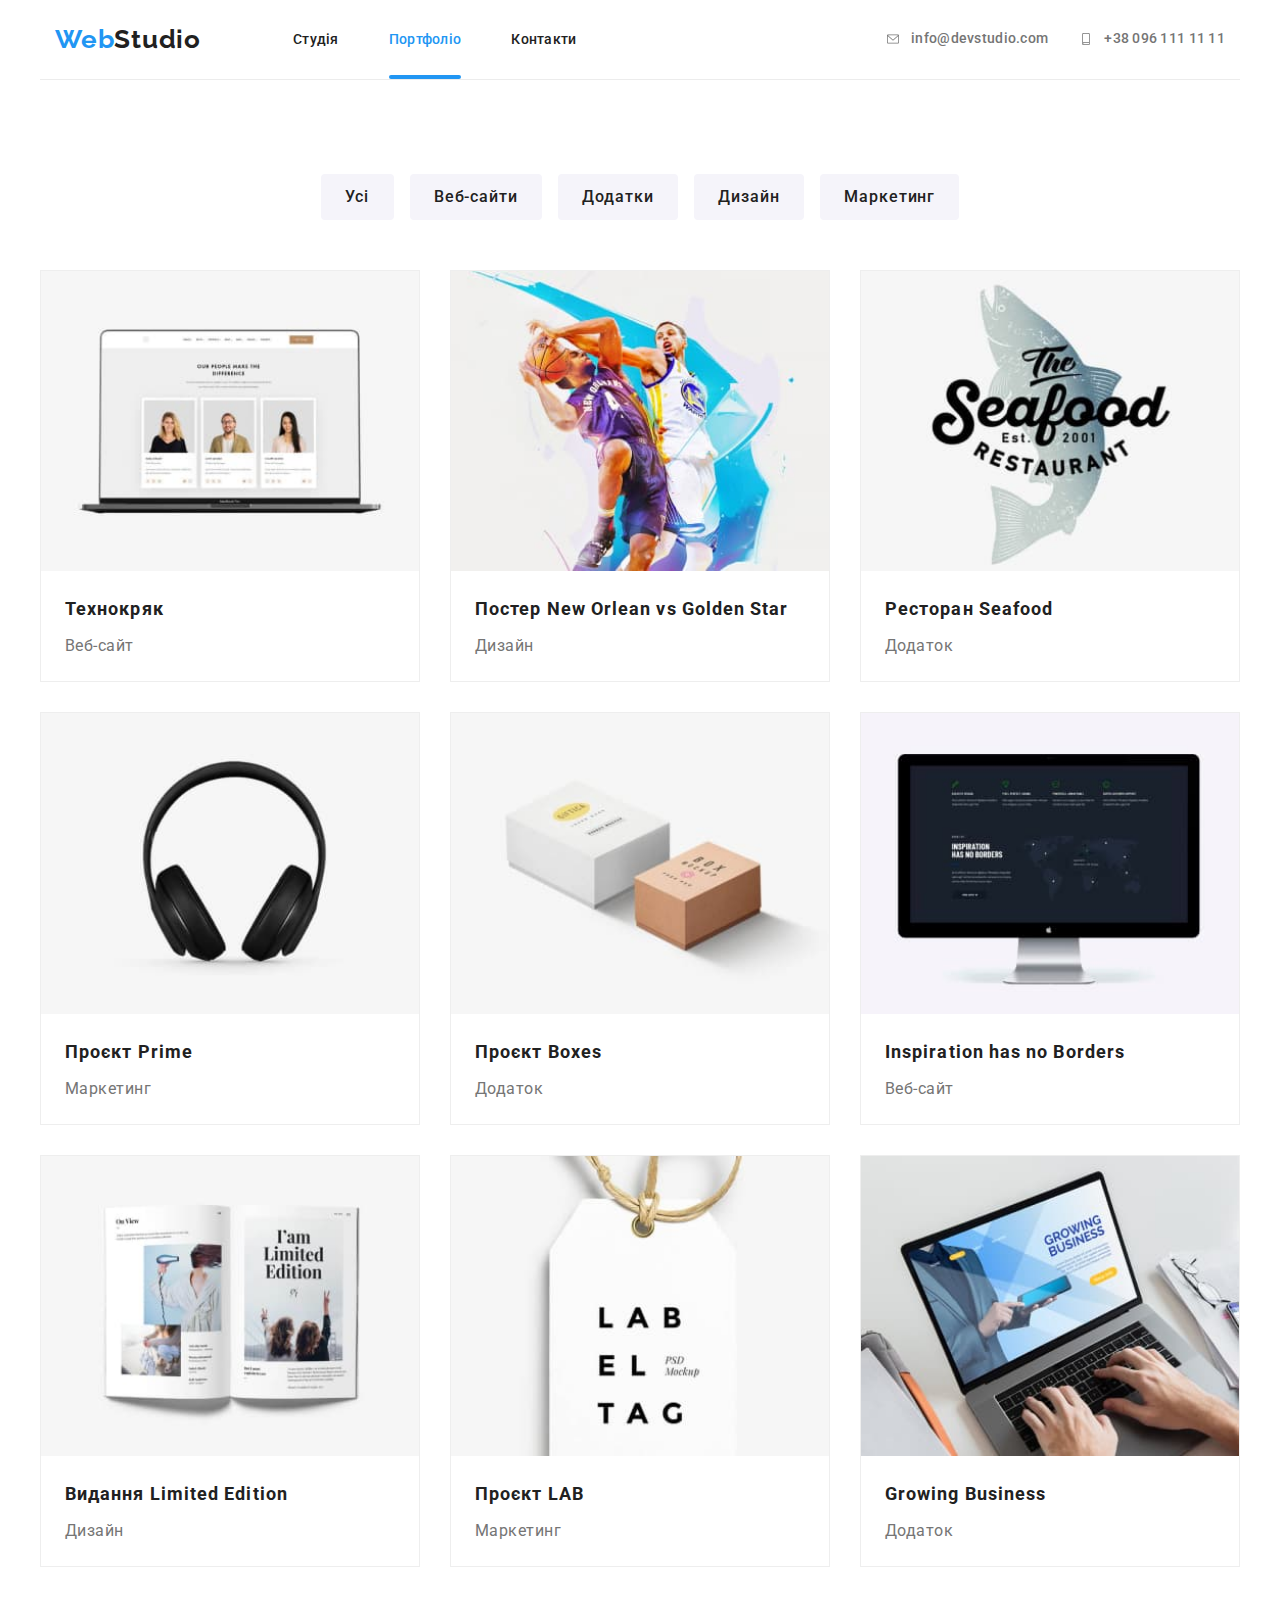
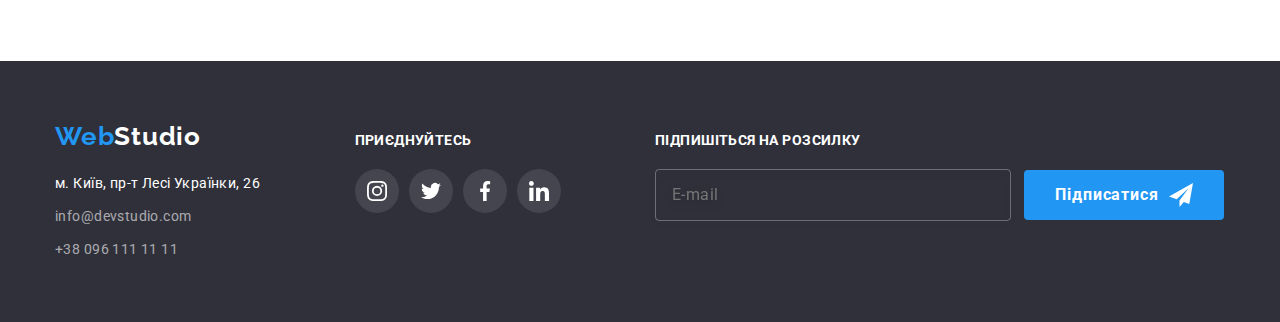
==== commit 650442f2: "Додає підкреслення навігаціі при ховері" ====
--- a/portfolio.html
+++ b/portfolio.html
@@ -28,7 +28,11 @@
 
           <ul class="site-nav__list">
             <li class="site-nav__item">
-              <a class="site-nav__link link" href="./index.html">Студія</a>
+              <a
+                class="site-nav__link site-nav__link--after link"
+                href="./index.html"
+                >Студія</a
+              >
             </li>
             <li class="site-nav__item">
               <a
@@ -38,7 +42,9 @@
               >
             </li>
             <li class="site-nav__item">
-              <a class="site-nav__link link" href="">Контакти</a>
+              <a class="site-nav__link site-nav__link--after link" href=""
+                >Контакти</a
+              >
             </li>
           </ul>
         </nav>
@@ -116,10 +122,18 @@
             </ul>
 
             <ul class="menu-social">
-              <li><a href="" class="menu-social__link link">Instagram</a></li>
-              <li><a href="" class="menu-social__link link">Twitter</a></li>
-              <li><a href="" class="menu-social__link link">Facebook</a></li>
-              <li><a href="" class="menu-social__link link">LinkedIn</a></li>
+              <li class="menu-social__list">
+                <a href="" class="menu-social__link link">Instagram</a>
+              </li>
+              <li class="menu-social__list">
+                <a href="" class="menu-social__link link">Twitter</a>
+              </li>
+              <li class="menu-social__list">
+                <a href="" class="menu-social__link link">Facebook</a>
+              </li>
+              <li class="menu-social__list">
+                <a href="" class="menu-social__link link">LinkedIn</a>
+              </li>
             </ul>
           </div>
         </div>
--- a/css/main.min.css
+++ b/css/main.min.css
@@ -1 +1 @@
-/*! normalize.css v8.0.1 | MIT License | github.com/necolas/normalize.css */html{line-height:1.15;-webkit-text-size-adjust:100%}body{margin:0}main{display:block}h1{font-size:2em;margin:.67em 0}hr{-webkit-box-sizing:content-box;box-sizing:content-box;height:0;overflow:visible}pre{font-family:monospace,monospace;font-size:1em}a{background-color:rgba(0,0,0,0)}abbr[title]{border-bottom:none;text-decoration:underline;-webkit-text-decoration:underline dotted;text-decoration:underline dotted}b,strong{font-weight:bolder}code,kbd,samp{font-family:monospace,monospace;font-size:1em}small{font-size:80%}sub,sup{font-size:75%;line-height:0;position:relative;vertical-align:baseline}sub{bottom:-0.25em}sup{top:-0.5em}img{border-style:none}button,input,optgroup,select,textarea{font-family:inherit;font-size:100%;line-height:1.15;margin:0}button,input{overflow:visible}button,select{text-transform:none}button,[type=button],[type=reset],[type=submit]{-webkit-appearance:button}button::-moz-focus-inner,[type=button]::-moz-focus-inner,[type=reset]::-moz-focus-inner,[type=submit]::-moz-focus-inner{border-style:none;padding:0}button:-moz-focusring,[type=button]:-moz-focusring,[type=reset]:-moz-focusring,[type=submit]:-moz-focusring{outline:1px dotted ButtonText}fieldset{padding:.35em .75em .625em}legend{-webkit-box-sizing:border-box;box-sizing:border-box;color:inherit;display:table;max-width:100%;padding:0;white-space:normal}progress{vertical-align:baseline}textarea{overflow:auto}[type=checkbox],[type=radio]{-webkit-box-sizing:border-box;box-sizing:border-box;padding:0}[type=number]::-webkit-inner-spin-button,[type=number]::-webkit-outer-spin-button{height:auto}[type=search]{-webkit-appearance:textfield;outline-offset:-2px}[type=search]::-webkit-search-decoration{-webkit-appearance:none}::-webkit-file-upload-button{-webkit-appearance:button;font:inherit}details{display:block}summary{display:list-item}template{display:none}[hidden]{display:none}.visually-hidden{position:absolute;width:1px;height:1px;margin:-1px;border:0;padding:0;white-space:nowrap;-webkit-clip-path:inset(100%);clip-path:inset(100%);clip:rect(0 0 0 0);overflow:hidden}h1,h2,h3,h4,h5,h6,p{margin:0}ul{list-style:none}ul,ol{margin:0;padding-left:0}img,picture{display:block;width:100%;height:auto}.link{text-decoration:none}body{color:#212121;font-family:"Roboto",sans-serif;font-size:14px;background-color:#fff}.logo{color:#2196f3;font-family:"Raleway";font-style:normal;font-size:26px;font-weight:700;line-height:1.19;letter-spacing:.03em}@media screen and (min-width: 768px){.logo{font-size:24px}}@media screen and (min-width: 1200px){.logo{font-size:26px}}.logo__accent{color:#212121}.logo__accent--white{color:#fff}.site-nav{display:-webkit-box;display:-ms-flexbox;display:flex;-webkit-box-align:center;-ms-flex-align:center;align-items:center}.site-nav__list{display:-webkit-box;display:-ms-flexbox;display:flex;gap:50px}@media screen and (max-width: 767px){.site-nav__list{display:none}}@media screen and (min-width: 768px){.site-nav__list{margin-left:87px}}@media screen and (min-width: 1200px){.site-nav__list{margin-left:92px}}.site-nav__link{color:#212121;font-weight:500;line-height:1.14;letter-spacing:.02em;-webkit-transition:color 250ms cubic-bezier(0.4, 0, 0.2, 1);transition:color 250ms cubic-bezier(0.4, 0, 0.2, 1)}.site-nav__link:hover,.site-nav__link:focus{color:#2196f3}.site-nav__link--current{position:relative;color:#2196f3}.site-nav__link--current::after{content:"";position:absolute;display:block;left:0;width:100%;height:4px;bottom:-30.2px;background:#2196f3;border-radius:2px}@media screen and (min-width: 1200px){.site-nav__link--current::after{bottom:-32.2px}}.contacts__icon{fill:currentColor}.contacts__icon:hover,.contacts__icon:focus{color:#2196f3}@media screen and (max-width: 767px){.contacts__icon{display:none}}@media screen and (min-width: 768px){.contacts__icon{margin-right:8px;width:14px;height:10px}}@media screen and (min-width: 1200px){.contacts__icon{margin-right:10px;width:16px;height:12px}}.contacts__list{display:-webkit-inline-box;display:-ms-inline-flexbox;display:inline-flex}@media screen and (min-width: 768px){.contacts{gap:10px}}@media screen and (min-width: 1200px){.contacts{display:-webkit-box;display:-ms-flexbox;display:flex;margin-left:auto;gap:30px}}@media screen and (max-width: 767px){.contacts{display:none}}.contacts__link{display:-webkit-box;display:-ms-flexbox;display:flex;-webkit-box-align:center;-ms-flex-align:center;align-items:center;-webkit-transition:color 250ms cubic-bezier(0.4, 0, 0.2, 1);transition:color 250ms cubic-bezier(0.4, 0, 0.2, 1);font-weight:500;line-height:1.14;letter-spacing:.02em;color:#757575}.contacts__link:hover,.contacts__link:focus{color:#2196f3}@media screen and (min-width: 768px){.contacts__link{font-size:12px}}@media screen and (min-width: 1200px){.contacts__link{font-size:14px}}.section{padding-top:60px;padding-bottom:60px;margin:auto}@media screen and (min-width: 480px){.section{width:480px;padding-top:60px}}@media screen and (min-width: 768px){.section{width:768px;padding-top:60px}}@media screen and (min-width: 1200px){.section{width:1200px;padding-top:94px;padding-bottom:94px}}@media screen and (min-width: 768px){.card-set{display:-webkit-box;display:-ms-flexbox;display:flex;-ms-flex-wrap:wrap;flex-wrap:wrap;margin-left:-30px;margin-top:-30px}}@media screen and (min-width: 1200px){.card-set{display:-webkit-box;display:-ms-flexbox;display:flex;-ms-flex-wrap:wrap;flex-wrap:wrap;margin-left:-30px;margin-top:-30px}}.card-set__link{display:block;text-decoration:none;-webkit-transition:-webkit-box-shadow 250ms cubic-bezier(0.4, 0, 0.2, 1);transition:-webkit-box-shadow 250ms cubic-bezier(0.4, 0, 0.2, 1);transition:box-shadow 250ms cubic-bezier(0.4, 0, 0.2, 1);transition:box-shadow 250ms cubic-bezier(0.4, 0, 0.2, 1), -webkit-box-shadow 250ms cubic-bezier(0.4, 0, 0.2, 1)}.card-set__link:hover,.card-set__link:focus{-webkit-box-shadow:0px 1px 1px rgba(0,0,0,.12),0px 4px 4px rgba(0,0,0,.06),1px 4px 6px rgba(0,0,0,.16);box-shadow:0px 1px 1px rgba(0,0,0,.12),0px 4px 4px rgba(0,0,0,.06),1px 4px 6px rgba(0,0,0,.16)}.card-set__item{border:1px solid #eee;background:#fff;margin-top:30px}@media screen and (min-width: 768px){.card-set__item{-ms-flex-preferred-size:calc(50% - 30px);flex-basis:calc(50% - 30px);margin-left:30px;margin-top:30px}}@media screen and (min-width: 1200px){.card-set__item{-ms-flex-preferred-size:calc(33.3333333333% - 30px);flex-basis:calc(33.3333333333% - 30px);margin-left:30px;margin-top:30px}}.card-set__thumb{position:relative;overflow:hidden}.card-set__title{line-height:2;font-size:18px;letter-spacing:.06em;color:#212121;margin-bottom:4px}.card-set__text{line-height:1.88;letter-spacing:.03em;font-size:16px;color:#757575}.card-set__meta{padding:20px 24px}.card-set__description{position:absolute;top:0;left:0;display:block;-webkit-box-pack:center;-ms-flex-pack:center;justify-content:center;-webkit-box-align:center;-ms-flex-align:center;align-items:center;width:100%;height:100%;color:#fff;background-color:rgba(33,150,243,.9);-webkit-transform:translateY(101%);transform:translateY(101%);-webkit-transition:-webkit-transform 250ms cubic-bezier(0.4, 0, 0.2, 1);transition:-webkit-transform 250ms cubic-bezier(0.4, 0, 0.2, 1);transition:transform 250ms cubic-bezier(0.4, 0, 0.2, 1);transition:transform 250ms cubic-bezier(0.4, 0, 0.2, 1), -webkit-transform 250ms cubic-bezier(0.4, 0, 0.2, 1);text-align:left;padding:63px 24px;font-weight:400;font-size:18px;line-height:1.56;letter-spacing:.03em}.card-set__link:hover .card-set__description,.card-set__link:focus .card-set__description{-webkit-transform:translateY(0%);transform:translateY(0%)}.socials-list{display:-webkit-box;display:-ms-flexbox;display:flex;-webkit-box-pack:center;-ms-flex-pack:center;justify-content:center;gap:10px}.socials-list__icon{fill:currentColor}.socials-list__link{display:-webkit-box;display:-ms-flexbox;display:flex;-webkit-box-align:center;-ms-flex-align:center;align-items:center;-webkit-box-pack:center;-ms-flex-pack:center;justify-content:center;height:44px;width:44px;border-radius:50%;color:#afb1b8;-webkit-transition:color 250ms cubic-bezier(0.4, 0, 0.2, 1),background-color 250ms cubic-bezier(0.4, 0, 0.2, 1);transition:color 250ms cubic-bezier(0.4, 0, 0.2, 1),background-color 250ms cubic-bezier(0.4, 0, 0.2, 1)}.socials-list__link:hover,.socials-list__link:focus{background-color:#2196f3;color:#fff}.socials-list__link—dark-background{background-color:rgba(255,255,255,.1);color:#fff}.address__list:not(:last-child){margin-bottom:9px}.address__list:first-child{margin-top:20px}.address__link{font-style:normal;line-height:1.71;letter-spacing:.03em;color:rgba(255,255,255,.6);-webkit-transition:color 250ms cubic-bezier(0.4, 0, 0.2, 1);transition:color 250ms cubic-bezier(0.4, 0, 0.2, 1)}.address__link:hover,.address__link:focus{color:#2196f3}.address__map{font-style:normal;line-height:1.71;letter-spacing:.03em;color:#fff}.footer__info,.footer-info{margin-bottom:60px}.footer-info__title{color:#fff;margin-bottom:20px;font-size:14px;line-height:1.14;letter-spacing:.03em;text-transform:uppercase}.form__text{font-weight:700;font-size:14px;line-height:1.14;letter-spacing:.03em;text-transform:uppercase;color:#fff;margin-bottom:20px}@media screen and (min-width: 768px){.form{width:450px}}@media screen and (min-width: 1200px){.form{width:570px}}.form__icon{margin-left:10px}.form__input{padding:15px 16px;margin-bottom:20px;font-weight:400;font-size:16px;line-height:1.25;letter-spacing:.03em;background-color:rgba(0,0,0,0);color:#fff;border:1px solid rgba(255,255,255,.3);-webkit-filter:drop-shadow(0px 4px 4px rgba(0, 0, 0, 0.15));filter:drop-shadow(0px 4px 4px rgba(0, 0, 0, 0.15));border-radius:4px}@media screen and (max-width: 480px){.form__input{width:90%}}@media screen and (min-width: 480px){.form__input{width:450px}}@media screen and (min-width: 1200px){.form__input{width:356px}}.form__button{width:200px;padding:10px 28px;border:0;border-radius:4px;fill:#fff;font-weight:700;font-size:16px;line-height:1.88;letter-spacing:.06em;display:-webkit-inline-box;display:-ms-inline-flexbox;display:inline-flex;-webkit-box-pack:center;-ms-flex-pack:center;justify-content:center;-webkit-box-align:center;-ms-flex-align:center;align-items:center;cursor:pointer;color:#fff;background-color:#2196f3;-webkit-transition:-webkit-box-shadow 250ms cubic-bezier(0.4, 0, 0.2, 1);transition:-webkit-box-shadow 250ms cubic-bezier(0.4, 0, 0.2, 1);transition:box-shadow 250ms cubic-bezier(0.4, 0, 0.2, 1);transition:box-shadow 250ms cubic-bezier(0.4, 0, 0.2, 1), -webkit-box-shadow 250ms cubic-bezier(0.4, 0, 0.2, 1)}.form__button:hover,.form__button:focus{-webkit-box-shadow:0px 4px 4px rgba(0,0,0,.15);box-shadow:0px 4px 4px rgba(0,0,0,.15);border-radius:4px}.button-menu{display:-webkit-box;display:-ms-flexbox;display:flex;margin-bottom:50px}@media screen and (min-width: 480px){.button-menu{-ms-flex-wrap:wrap;flex-wrap:wrap;-webkit-box-pack:start;-ms-flex-pack:start;justify-content:flex-start;grid-row-gap:15px}}@media screen and (max-width: 480px){.button-menu{-ms-flex-wrap:wrap;flex-wrap:wrap;-webkit-box-pack:start;-ms-flex-pack:start;justify-content:flex-start;grid-row-gap:15px}}@media screen and (min-width: 768px){.button-menu{-webkit-box-pack:center;-ms-flex-pack:center;justify-content:center}}.button-menu__button{border-radius:4px;border-color:rgba(0,0,0,0);color:#212121;cursor:pointer;background:#f5f4fa;font-weight:500;font-size:16px;line-height:1.88;padding:6px 22px;margin:0 8px;min-width:73px;display:-webkit-box;display:-ms-flexbox;display:flex;-webkit-box-align:center;-ms-flex-align:center;align-items:center;text-align:center;letter-spacing:.06em;-webkit-transition:color 250ms cubic-bezier(0.4, 0, 0.2, 1),background-color 250ms cubic-bezier(0.4, 0, 0.2, 1),-webkit-box-shadow 250ms cubic-bezier(0.4, 0, 0.2, 1);transition:color 250ms cubic-bezier(0.4, 0, 0.2, 1),background-color 250ms cubic-bezier(0.4, 0, 0.2, 1),-webkit-box-shadow 250ms cubic-bezier(0.4, 0, 0.2, 1);transition:color 250ms cubic-bezier(0.4, 0, 0.2, 1),background-color 250ms cubic-bezier(0.4, 0, 0.2, 1),box-shadow 250ms cubic-bezier(0.4, 0, 0.2, 1);transition:color 250ms cubic-bezier(0.4, 0, 0.2, 1),background-color 250ms cubic-bezier(0.4, 0, 0.2, 1),box-shadow 250ms cubic-bezier(0.4, 0, 0.2, 1),-webkit-box-shadow 250ms cubic-bezier(0.4, 0, 0.2, 1)}.button-menu__button:hover,.button-menu__button:focus{background-color:#2196f3;color:#fff;-webkit-box-shadow:0px 4px 4px rgba(0,0,0,.15);box-shadow:0px 4px 4px rgba(0,0,0,.15)}.backdrop.is-hidden{opacity:0;pointer-events:none;visibility:hidden}.backdrop{position:fixed;top:0;left:0;width:100%;height:100%;background:rgba(0,0,0,.2);opacity:1;visibility:visible;-webkit-transition:opacity 250ms cubic-bezier(0.4, 0, 0.2, 1),visibility 250ms cubic-bezier(0.4, 0, 0.2, 1);transition:opacity 250ms cubic-bezier(0.4, 0, 0.2, 1),visibility 250ms cubic-bezier(0.4, 0, 0.2, 1)}.modal{position:absolute;top:50%;left:50%;-webkit-transform:translate(-50%, -50%) scale(1);transform:translate(-50%, -50%) scale(1);opacity:1;min-height:581px;padding:40px;background-color:#fff;-webkit-box-shadow:0px 1px 3px rgba(0,0,0,.12),0px 1px 1px rgba(0,0,0,.14),0px 2px 1px rgba(0,0,0,.2);box-shadow:0px 1px 3px rgba(0,0,0,.12),0px 1px 1px rgba(0,0,0,.14),0px 2px 1px rgba(0,0,0,.2);border-radius:4px;-webkit-transition:opacity 250ms cubic-bezier(0.4, 0, 0.2, 1),-webkit-transform 250ms cubic-bezier(0.4, 0, 0.2, 1);transition:opacity 250ms cubic-bezier(0.4, 0, 0.2, 1),-webkit-transform 250ms cubic-bezier(0.4, 0, 0.2, 1);transition:transform 250ms cubic-bezier(0.4, 0, 0.2, 1),opacity 250ms cubic-bezier(0.4, 0, 0.2, 1);transition:transform 250ms cubic-bezier(0.4, 0, 0.2, 1),opacity 250ms cubic-bezier(0.4, 0, 0.2, 1),-webkit-transform 250ms cubic-bezier(0.4, 0, 0.2, 1)}.backdrop.is-hidden .modal{-webkit-transform:translate(-50%, -50%) scale(1.5);transform:translate(-50%, -50%) scale(1.5);opacity:0}@media screen and (max-width: 1199px){.modal{width:450px}}@media screen and (min-width: 1200px){.modal{width:528px}}.modal__button{position:absolute;top:8px;right:8px;padding:6px;color:#000;background-color:rgba(0,0,0,0);border:1px solid rgba(0,0,0,.1);border-radius:50%;cursor:pointer;display:-webkit-box;display:-ms-flexbox;display:flex;-webkit-box-align:center;-ms-flex-align:center;align-items:center;-webkit-box-pack:center;-ms-flex-pack:center;justify-content:center;-webkit-transition:fill 250ms cubic-bezier(0.4, 0, 0.2, 1);transition:fill 250ms cubic-bezier(0.4, 0, 0.2, 1)}.modal__button:hover,.modal__button:focus{fill:#2196f3}.modal-form__text{margin-bottom:12px;font-weight:700;font-size:20px;line-height:1.15;text-align:center;letter-spacing:.03em;color:#212121}.modal-form__label{position:relative;display:-webkit-box;display:-ms-flexbox;display:flex;-webkit-box-orient:vertical;-webkit-box-direction:normal;-ms-flex-direction:column;flex-direction:column;margin-bottom:10px;font-weight:400;font-size:12px;line-height:1.16;letter-spacing:.01em;color:#757575}.modal-form__input{height:40px;margin-top:4px;padding:11px 42px 12px;border:1px solid rgba(33,33,33,.2);border-radius:4px;outline:rgba(0,0,0,0);-webkit-transition:border-color 250ms cubic-bezier(0.4, 0, 0.2, 1);transition:border-color 250ms cubic-bezier(0.4, 0, 0.2, 1)}.modal-form__label:focus-within .modal-form__input{border:1px solid #2196f3;border-radius:4px}.modal-form__icon{position:absolute;top:50%;left:15px;-webkit-transition:fill 250ms cubic-bezier(0.4, 0, 0.2, 1);transition:fill 250ms cubic-bezier(0.4, 0, 0.2, 1)}.modal-form__label:focus-within .modal-form__icon{fill:#2196f3}.modal-form__comment{resize:none;padding:12px 16px;height:120px;margin-top:4px;outline:rgba(0,0,0,0);border:1px solid rgba(33,33,33,.2);border-radius:4px;-webkit-transition:border-color 250ms cubic-bezier(0.4, 0, 0.2, 1);transition:border-color 250ms cubic-bezier(0.4, 0, 0.2, 1)}.modal-form__label:focus-within .modal-form__comment{border:1px solid #2196f3;border-radius:4px}.modal-form__label--commentary{margin-bottom:20px}.checkbox{display:-webkit-box;display:-ms-flexbox;display:flex;-webkit-box-pack:center;-ms-flex-pack:center;justify-content:center;-webkit-box-align:center;-ms-flex-align:center;align-items:center;line-height:1.71;letter-spacing:.03em;color:#757575}@media screen and (min-width: 480px){.checkbox{font-size:12px}}@media screen and (min-width: 1200px){.checkbox{font-size:14px}}.checkbox__icon{display:inline-block;width:16px;height:15px;margin-right:8px;fill:#fff;border:2px solid #212121;border-radius:2px}.checkbox__input:checked+.checkbox__icon{width:16px;height:15px;border:none;border-color:#2196f3;fill:#2196f3;background-origin:border-box}.checkbox__link{color:#2196f3}.checkbox__input{position:absolute;width:1px;height:1px;margin:-1px;border:0;padding:0;white-space:nowrap;-webkit-clip-path:inset(100%);clip-path:inset(100%);clip:rect(0 0 0 0);overflow:hidden}.modal-send{display:-webkit-box;display:-ms-flexbox;display:flex;-webkit-box-pack:center;-ms-flex-pack:center;justify-content:center;-webkit-box-align:center;-ms-flex-align:center;align-items:center;margin-top:30px}.modal-send__button{padding:10px 52px;font-weight:700;font-size:16px;line-height:1.88;letter-spacing:.06em;text-align:center;border:rgba(0,0,0,0);cursor:pointer;color:#fff;background-color:#2196f3;border-radius:4px;-webkit-transition:-webkit-box-shadow 250ms cubic-bezier(0.4, 0, 0.2, 1);transition:-webkit-box-shadow 250ms cubic-bezier(0.4, 0, 0.2, 1);transition:box-shadow 250ms cubic-bezier(0.4, 0, 0.2, 1);transition:box-shadow 250ms cubic-bezier(0.4, 0, 0.2, 1), -webkit-box-shadow 250ms cubic-bezier(0.4, 0, 0.2, 1)}.modal-send__button:hover,.modal-send__button:focus{-webkit-box-shadow:0px 4px 4px rgba(0,0,0,.15);box-shadow:0px 4px 4px rgba(0,0,0,.15)}.header{border-bottom:1px solid #ececec;margin:auto}@media screen and (min-width: 480px){.header{width:480px}}@media screen and (min-width: 768px){.header{width:768px}}@media screen and (min-width: 1200px){.header{width:1200px}}.header__container{display:-webkit-box;display:-ms-flexbox;display:flex;padding:24px;margin-left:auto;margin-right:auto}@media screen and (min-width: 480px){.header__container{width:480px}}@media screen and (min-width: 768px){.header__container{width:768px;gap:96px;padding:21px 15px}}@media screen and (min-width: 1200px){.header__container{width:1200px;padding:24px 15px}}.section-hero__button{cursor:pointer;border-color:rgba(0,0,0,0);letter-spacing:.06em;font-weight:500;font-size:16px;line-height:1.88;padding:6px 22px;min-width:73px;background-color:#2196f3;color:#fff;-webkit-box-shadow:0px 4px 4px rgba(0,0,0,.15);box-shadow:0px 4px 4px rgba(0,0,0,.15);border-radius:4px;margin-top:30px;-webkit-transition:color 250ms cubic-bezier(0.4, 0, 0.2, 1),background-color 250ms cubic-bezier(0.4, 0, 0.2, 1);transition:color 250ms cubic-bezier(0.4, 0, 0.2, 1),background-color 250ms cubic-bezier(0.4, 0, 0.2, 1)}.section-hero__button:hover,.section-hero__button:focus{background:#fff;color:#212121}@media screen and (min-width: 768px){.container-hero{width:360px;margin:0 auto}}@media screen and (min-width: 1200px){.container-hero{width:696px}}.section-hero{background:#2f303a;text-align:center;padding:118px 0px}@media screen and (min-width: 480px){.section-hero{width:480px}}@media screen and (min-width: 768px){.section-hero{width:768px}}@media screen and (min-width: 1200px){.section-hero{padding:200px 15px;width:1200px}}.section-hero--overlay{max-width:1600px;margin-left:auto;margin-right:auto;background-size:cover;background-position:center;background-repeat:no-repeat;background-image:-webkit-gradient(linear, left top, right top, from(rgba(47, 48, 58, 0.4)), to(rgba(47, 48, 58, 0.4))),url("../../images/backround-img-mob/background-img320-mob.jpg");background-image:linear-gradient(to right, rgba(47, 48, 58, 0.4), rgba(47, 48, 58, 0.4)),url("../../images/backround-img-mob/background-img320-mob.jpg")}@media screen and (min-device-pixel-ratio: 2),screen and (-webkit-min-device-pixel-ratio: 2),screen and (min-resolution: 192dpi),screen and (min-resolution: 2dppx){.section-hero--overlay{background-image:-webkit-gradient(linear, left top, right top, from(rgba(47, 48, 58, 0.4)), to(rgba(47, 48, 58, 0.4))),url("../../images/backround-img-mob/background-img640-mob.jpg");background-image:linear-gradient(to right, rgba(47, 48, 58, 0.4), rgba(47, 48, 58, 0.4)),url("../../images/backround-img-mob/background-img640-mob.jpg")}}@media screen and (min-width: 768px){.section-hero--overlay{background-image:-webkit-gradient(linear, left top, right top, from(rgba(47, 48, 58, 0.4)), to(rgba(47, 48, 58, 0.4))),url("../../images/backround-img-tablet/background-img320-tablet.jpg");background-image:linear-gradient(to right, rgba(47, 48, 58, 0.4), rgba(47, 48, 58, 0.4)),url("../../images/backround-img-tablet/background-img320-tablet.jpg")}}@media screen and (min-width: 768px)and (min-device-pixel-ratio: 2),screen and (min-width: 768px)and (-webkit-min-device-pixel-ratio: 2),screen and (min-width: 768px)and (min-resolution: 192dpi),screen and (min-width: 768px)and (min-resolution: 2dppx){.section-hero--overlay{background-image:-webkit-gradient(linear, left top, right top, from(rgba(47, 48, 58, 0.4)), to(rgba(47, 48, 58, 0.4))),url("../../images/backround-img-tablet/background-img640-tablet.jpg");background-image:linear-gradient(to right, rgba(47, 48, 58, 0.4), rgba(47, 48, 58, 0.4)),url("../../images/backround-img-tablet/background-img640-tablet.jpg")}}@media screen and (min-width: 1200px){.section-hero--overlay{padding:200px 0px;background-image:-webkit-gradient(linear, left top, right top, from(rgba(47, 48, 58, 0.4)), to(rgba(47, 48, 58, 0.4))),url("../../images/backround-img-desc/background-img320-desc.jpg");background-image:linear-gradient(to right, rgba(47, 48, 58, 0.4), rgba(47, 48, 58, 0.4)),url("../../images/backround-img-desc/background-img320-desc.jpg")}}@media screen and (min-width: 1200px)and (min-device-pixel-ratio: 2),screen and (min-width: 1200px)and (-webkit-min-device-pixel-ratio: 2),screen and (min-width: 1200px)and (min-resolution: 192dpi),screen and (min-width: 1200px)and (min-resolution: 2dppx){.section-hero--overlay{background-image:-webkit-gradient(linear, left top, right top, from(rgba(47, 48, 58, 0.4)), to(rgba(47, 48, 58, 0.4))),url("../../images/backround-img-desc/background-img640-desc.jpg");background-image:linear-gradient(to right, rgba(47, 48, 58, 0.4), rgba(47, 48, 58, 0.4)),url("../../images/backround-img-desc/background-img640-desc.jpg")}}@media screen and (min-width: 1200px){.section-hero--overlay{max-width:1600px}}.section-hero__title{font-weight:900;line-height:1.36;font-size:26px;letter-spacing:.06em;text-transform:uppercase;margin:0 auto;color:#fff}@media screen and (min-width: 1200px){.section-hero__title{font-size:44px}}.section-about{padding-top:0;padding-bottom:94px}@media screen and (max-width: 1199px){.section-about{display:none}}@media screen and (min-width: 1200px){.section-about{width:1200px;margin:0 auto}}.section-about__title{font-size:36px;line-height:1.16;letter-spacing:.03em;margin-bottom:50px;text-align:center}.whatwedo{display:-webkit-box;display:-ms-flexbox;display:flex;gap:30px}.whatwedo__thumb{position:relative}.whatwedo__thumb::before{content:"";position:absolute;left:0;bottom:0;height:70px;width:100%;background-color:rgba(47,48,58,.8)}.whatwedo__description{position:absolute;bottom:27px;left:50%;-webkit-transform:translate(-50%);transform:translate(-50%);font-weight:700;font-size:14px;line-height:1.14;letter-spacing:.03em;text-transform:uppercase;color:#fff}.section-team{padding-top:60px;padding-bottom:60px;margin:auto}@media screen and (min-width: 480px){.section-team{width:480px;padding:60px 15px}}@media screen and (min-width: 768px){.section-team{width:768px;padding:60px 15px;overflow:hidden}}@media screen and (min-width: 1200px){.section-team{width:1200px}}.section-team__title{line-height:1.16;font-size:28px;margin-bottom:30px;letter-spacing:.03em;text-align:center}@media screen and (min-width: 1200px){.section-team__title{margin-bottom:50px;font-size:36px}}.section-team--white{background:#f5f4fa}.team{-webkit-box-align:center;-ms-flex-align:center;align-items:center;background-color:#f5f4fa}@media screen and (max-width: 767px){.team{-webkit-box-orient:vertical;-webkit-box-direction:normal;-ms-flex-direction:column;flex-direction:column}}@media screen and (min-width: 768px){.team{margin-left:-30px;margin-top:-30px;-ms-flex-wrap:wrap;flex-wrap:wrap;display:-webkit-box;display:-ms-flexbox;display:flex;-webkit-box-orient:horizontal;-webkit-box-direction:normal;-ms-flex-direction:row;flex-direction:row}}@media screen and (min-width: 1200px){.team{-webkit-box-orient:horizontal;-webkit-box-direction:normal;-ms-flex-direction:row;flex-direction:row;display:-webkit-box;display:-ms-flexbox;display:flex;-ms-flex-wrap:nowrap;flex-wrap:nowrap;margin-left:-30px;margin-top:-30px}}.team__memder{background:#fff;-webkit-box-shadow:0px 1px 3px rgba(0,0,0,.12),0px 1px 1px rgba(0,0,0,.14),0px 2px 1px rgba(0,0,0,.2);box-shadow:0px 1px 3px rgba(0,0,0,.12),0px 1px 1px rgba(0,0,0,.14),0px 2px 1px rgba(0,0,0,.2);border-radius:0px 0px 4px 4px;text-align:center}@media screen and (max-width: 767px){.team__memder{margin-top:30px}}@media screen and (min-width: 768px){.team__memder{-ms-flex-preferred-size:calc(50% - 30px);flex-basis:calc(50% - 30px);margin-left:30px;margin-top:30px}}@media screen and (min-width: 1200px){.team__memder{width:270px;margin-left:30px}}.team__info{padding-top:30px;padding-bottom:30px}.team__name{font-weight:500;line-height:1.18;font-size:16px;text-align:center;letter-spacing:.03em;margin-bottom:10px}.team__position{line-height:1.18;font-size:16px;text-align:center;letter-spacing:.03em;color:#757575;margin-bottom:16px}.footer{background:#2f303a;padding:60px 0;margin:auto}@media screen and (min-width: 480px){.footer{width:480px}}@media screen and (min-width: 768px){.footer{width:768px}}@media screen and (min-width: 1200px){.footer{width:1200px;padding-top:60px;padding-bottom:0}}.footer__container{text-align:center;padding:0 15px;margin-left:auto;margin-right:auto}@media screen and (min-width: 480px){.footer__container{width:480px}}@media screen and (min-width: 768px){.footer__container{width:768px;display:-webkit-box;display:-ms-flexbox;display:flex;-ms-flex-pack:distribute;justify-content:space-around;-ms-flex-wrap:wrap;flex-wrap:wrap;-webkit-box-align:baseline;-ms-flex-align:baseline;align-items:baseline}}@media screen and (min-width: 1200px){.footer__container{width:1200px;-webkit-box-pack:justify;-ms-flex-pack:justify;justify-content:space-between;-webkit-box-align:baseline;-ms-flex-align:baseline;align-items:baseline;-ms-flex-wrap:nowrap;flex-wrap:nowrap;text-align:left}}.advantages{margin:auto}@media screen and (min-width: 768px){.advantages{display:-webkit-box;display:-ms-flexbox;display:flex;-ms-flex-wrap:wrap;flex-wrap:wrap;margin-left:-30px;margin-top:-30px}}@media screen and (min-width: 1200px){.advantages{display:-webkit-box;display:-ms-flexbox;display:flex;gap:30px;margin-left:0;margin-top:0}}@media screen and (max-width: 1199px){.advantages__list{-ms-flex-preferred-size:calc(50% - 30px);flex-basis:calc(50% - 30px);margin-left:30px;margin-top:30px}}@media screen and (max-width: 768px){.advantages__list{margin-left:0;margin-top:0}}@media screen and (min-width: 1200px){.advantages__list{width:270px}}.advanteges__icon{height:120px;margin-bottom:30px;display:-webkit-box;display:-ms-flexbox;display:flex;-webkit-box-align:center;-ms-flex-align:center;align-items:center;-webkit-box-pack:center;-ms-flex-pack:center;justify-content:center;background-color:#f5f4fa;border-radius:4px}.advantages__title{text-align:center;margin-bottom:10px;font-size:14px;text-transform:uppercase}.advantages__text{color:#757575;line-height:1.71;letter-spacing:.03em;text-align:left}.section-clients{padding-top:60px;padding-bottom:60px;margin:auto}@media screen and (min-width: 480px){.section-clients{width:480px;padding:60px 15px}}@media screen and (min-width: 768px){.section-clients{width:768px}}@media screen and (min-width: 1200px){.section-clients{width:1200px}}.section-clients__title{text-align:center;margin-bottom:30px;font-weight:700;font-size:28px;line-height:1.16;letter-spacing:.03em;color:#212121}@media screen and (min-width: 1200px){.section-clients__title{font-size:36px;margin-bottom:50px}}.client{display:-webkit-box;display:-ms-flexbox;display:flex;gap:30px;-webkit-box-pack:center;-ms-flex-pack:center;justify-content:center}@media screen and (max-width: 1199px){.client{-ms-flex-wrap:wrap;flex-wrap:wrap}}.client__link{display:-webkit-box;display:-ms-flexbox;display:flex;-webkit-box-align:center;-ms-flex-align:center;align-items:center;-webkit-box-pack:center;-ms-flex-pack:center;justify-content:center;height:92px;width:170px;color:#afb1b8;border:1px solid #afb1b8;border-radius:4px;-webkit-transition:color 250ms cubic-bezier(0.4, 0, 0.2, 1),border-color 250ms cubic-bezier(0.4, 0, 0.2, 1);transition:color 250ms cubic-bezier(0.4, 0, 0.2, 1),border-color 250ms cubic-bezier(0.4, 0, 0.2, 1)}.client__link:hover,.client__link:focus{border-color:#2196f3;color:#2196f3}.client__icon{fill:currentColor}.menu-button{display:block;margin-left:auto;cursor:pointer;border:none;background-color:rgba(0,0,0,0);-webkit-transition:fill 250ms cubic-bezier(0.4, 0, 0.2, 1);transition:fill 250ms cubic-bezier(0.4, 0, 0.2, 1)}.menu-button:hover,.menu-button:focus{fill:#2196f3}@media screen and (min-width: 768px){.menu-button{display:none}}.menu-close{display:block;border:none;cursor:pointer;background-color:rgba(0,0,0,0);margin-left:auto;margin-top:10px;-webkit-transition:fill 250ms cubic-bezier(0.4, 0, 0.2, 1);transition:fill 250ms cubic-bezier(0.4, 0, 0.2, 1)}.menu-close:hover,.menu-close:focus{fill:#2196f3}.mobile-menu{height:100vh;width:100vw;position:fixed;z-index:1;padding-top:10px;padding-bottom:48px;padding-right:15px;padding-left:40px;top:0;left:0;background-color:#fff;-webkit-transform:translateX(100%);transform:translateX(100%);-webkit-transition:-webkit-transform 250ms cubic-bezier(0.4, 0, 0.2, 1);transition:-webkit-transform 250ms cubic-bezier(0.4, 0, 0.2, 1);transition:transform 250ms cubic-bezier(0.4, 0, 0.2, 1);transition:transform 250ms cubic-bezier(0.4, 0, 0.2, 1), -webkit-transform 250ms cubic-bezier(0.4, 0, 0.2, 1)}.mobile-menu.is-open{-webkit-transform:translateX(0);transform:translateX(0)}@media screen and (min-width: 767px){.mobile-menu{display:none}}.menu-container{height:100%;display:-webkit-box;display:-ms-flexbox;display:flex;-webkit-box-orient:vertical;-webkit-box-direction:normal;-ms-flex-direction:column;flex-direction:column;-webkit-box-pack:justify;-ms-flex-pack:justify;justify-content:space-between;padding-bottom:48px}@media screen and (min-width: 480px){.menu-container{width:100%}}.mob-nav__link{font-size:40px;line-height:1.175;text-align:center;font-weight:500;letter-spacing:.02em;color:#212121;-webkit-transition:color 250ms cubic-bezier(0.4, 0, 0.2, 1);transition:color 250ms cubic-bezier(0.4, 0, 0.2, 1)}.mob-nav__link:hover,.mob-nav__link:focus{color:#2196f3}.mob-nav__link--current{color:#2196f3}.mob-nav__item{margin-bottom:32px}.contacts-menu{display:-webkit-box;display:-ms-flexbox;display:flex;-webkit-box-orient:vertical;-webkit-box-direction:reverse;-ms-flex-direction:column-reverse;flex-direction:column-reverse;gap:32px;margin-bottom:64px}.contacts-menu__link{font-size:24px;line-height:1.1666666667;letter-spacing:.02em;color:#757575;-webkit-transition:color 250ms cubic-bezier(0.4, 0, 0.2, 1),font-size 250ms cubic-bezier(0.4, 0, 0.2, 1);transition:color 250ms cubic-bezier(0.4, 0, 0.2, 1),font-size 250ms cubic-bezier(0.4, 0, 0.2, 1)}.contacts-menu__link:hover,.contacts-menu__link:focus{font-size:34px;line-height:1.1764705882;letter-spacing:.02em;color:#2196f3}.menu-social{position:relative;display:-webkit-inline-box;display:-ms-inline-flexbox;display:inline-flex;-ms-flex-wrap:wrap;flex-wrap:wrap}.menu-social__list{padding:0 10px}.menu-social__list:not(:last-child){border-right:1px solid #757575}.menu-social__link{font-size:18px;line-height:1.2222222222;letter-spacing:.02em;color:#2196f3}/*# sourceMappingURL=main.min.css.map */+/*! normalize.css v8.0.1 | MIT License | github.com/necolas/normalize.css */html{line-height:1.15;-webkit-text-size-adjust:100%}body{margin:0}main{display:block}h1{font-size:2em;margin:.67em 0}hr{-webkit-box-sizing:content-box;box-sizing:content-box;height:0;overflow:visible}pre{font-family:monospace,monospace;font-size:1em}a{background-color:rgba(0,0,0,0)}abbr[title]{border-bottom:none;text-decoration:underline;-webkit-text-decoration:underline dotted;text-decoration:underline dotted}b,strong{font-weight:bolder}code,kbd,samp{font-family:monospace,monospace;font-size:1em}small{font-size:80%}sub,sup{font-size:75%;line-height:0;position:relative;vertical-align:baseline}sub{bottom:-0.25em}sup{top:-0.5em}img{border-style:none}button,input,optgroup,select,textarea{font-family:inherit;font-size:100%;line-height:1.15;margin:0}button,input{overflow:visible}button,select{text-transform:none}button,[type=button],[type=reset],[type=submit]{-webkit-appearance:button}button::-moz-focus-inner,[type=button]::-moz-focus-inner,[type=reset]::-moz-focus-inner,[type=submit]::-moz-focus-inner{border-style:none;padding:0}button:-moz-focusring,[type=button]:-moz-focusring,[type=reset]:-moz-focusring,[type=submit]:-moz-focusring{outline:1px dotted ButtonText}fieldset{padding:.35em .75em .625em}legend{-webkit-box-sizing:border-box;box-sizing:border-box;color:inherit;display:table;max-width:100%;padding:0;white-space:normal}progress{vertical-align:baseline}textarea{overflow:auto}[type=checkbox],[type=radio]{-webkit-box-sizing:border-box;box-sizing:border-box;padding:0}[type=number]::-webkit-inner-spin-button,[type=number]::-webkit-outer-spin-button{height:auto}[type=search]{-webkit-appearance:textfield;outline-offset:-2px}[type=search]::-webkit-search-decoration{-webkit-appearance:none}::-webkit-file-upload-button{-webkit-appearance:button;font:inherit}details{display:block}summary{display:list-item}template{display:none}[hidden]{display:none}.visually-hidden{position:absolute;width:1px;height:1px;margin:-1px;border:0;padding:0;white-space:nowrap;-webkit-clip-path:inset(100%);clip-path:inset(100%);clip:rect(0 0 0 0);overflow:hidden}h1,h2,h3,h4,h5,h6,p{margin:0}ul{list-style:none}ul,ol{margin:0;padding-left:0}img,picture{display:block;width:100%;height:auto}.link{text-decoration:none}body{color:#212121;font-family:"Roboto",sans-serif;font-size:14px;background-color:#fff}.logo{color:#2196f3;font-family:"Raleway";font-style:normal;font-size:26px;font-weight:700;line-height:1.19;letter-spacing:.03em}@media screen and (min-width: 768px){.logo{font-size:24px}}@media screen and (min-width: 1200px){.logo{font-size:26px}}.logo__accent{color:#212121}.logo__accent--white{color:#fff}.site-nav{display:-webkit-box;display:-ms-flexbox;display:flex;-webkit-box-align:center;-ms-flex-align:center;align-items:center}.site-nav__list{display:-webkit-box;display:-ms-flexbox;display:flex;gap:50px}@media screen and (max-width: 767px){.site-nav__list{display:none}}@media screen and (min-width: 768px){.site-nav__list{margin-left:87px}}@media screen and (min-width: 1200px){.site-nav__list{margin-left:92px}}.site-nav__link--after::after{content:"";position:absolute;display:block;left:0;width:100%;height:4px;bottom:-32.2px;scale:0;background:#2196f3;border-radius:2px;-webkit-transition:scale 250ms cubic-bezier(0.4, 0, 0.2, 1);transition:scale 250ms cubic-bezier(0.4, 0, 0.2, 1)}.site-nav__link:hover.site-nav__link--after::after{scale:1}.site-nav__link{position:relative;color:#212121;font-weight:500;line-height:1.14;letter-spacing:.02em;-webkit-transition:color 250ms cubic-bezier(0.4, 0, 0.2, 1);transition:color 250ms cubic-bezier(0.4, 0, 0.2, 1)}.site-nav__link:hover,.site-nav__link:focus{color:#2196f3}.site-nav__link--current{position:relative;color:#2196f3}.site-nav__link--current::after{content:"";position:absolute;display:block;left:0;width:100%;height:4px;bottom:-32.2px;background:#2196f3;border-radius:2px}.contacts__icon{fill:currentColor}.contacts__icon:hover,.contacts__icon:focus{color:#2196f3}@media screen and (max-width: 767px){.contacts__icon{display:none}}@media screen and (min-width: 768px){.contacts__icon{margin-right:8px;width:14px;height:10px}}@media screen and (min-width: 1200px){.contacts__icon{margin-right:10px;width:16px;height:12px}}.contacts__list{display:-webkit-inline-box;display:-ms-inline-flexbox;display:inline-flex}@media screen and (min-width: 768px){.contacts{display:-webkit-box;display:-ms-flexbox;display:flex;-webkit-box-orient:vertical;-webkit-box-direction:normal;-ms-flex-direction:column;flex-direction:column;gap:10px}}@media screen and (min-width: 1200px){.contacts{display:-webkit-box;display:-ms-flexbox;display:flex;-webkit-box-orient:horizontal;-webkit-box-direction:normal;-ms-flex-direction:row;flex-direction:row;margin-left:auto;gap:30px}}@media screen and (max-width: 767px){.contacts{display:none}}.contacts__link{display:-webkit-box;display:-ms-flexbox;display:flex;-webkit-box-align:center;-ms-flex-align:center;align-items:center;-webkit-transition:color 250ms cubic-bezier(0.4, 0, 0.2, 1);transition:color 250ms cubic-bezier(0.4, 0, 0.2, 1);font-weight:500;line-height:1.14;letter-spacing:.02em;color:#757575}.contacts__link:hover,.contacts__link:focus{color:#2196f3}@media screen and (min-width: 768px){.contacts__link{font-size:12px}}@media screen and (min-width: 1200px){.contacts__link{font-size:14px}}.section{padding-top:60px;padding-bottom:60px;margin:auto}@media screen and (min-width: 480px){.section{width:480px;padding-top:60px}}@media screen and (min-width: 768px){.section{width:768px;padding-top:60px}}@media screen and (min-width: 1200px){.section{width:1200px;padding-top:94px;padding-bottom:94px}}@media screen and (min-width: 768px){.card-set{display:-webkit-box;display:-ms-flexbox;display:flex;-ms-flex-wrap:wrap;flex-wrap:wrap;margin-left:-30px;margin-top:-30px}}@media screen and (min-width: 1200px){.card-set{display:-webkit-box;display:-ms-flexbox;display:flex;-ms-flex-wrap:wrap;flex-wrap:wrap;margin-left:-30px;margin-top:-30px}}.card-set__link{display:block;text-decoration:none;-webkit-transition:-webkit-box-shadow 250ms cubic-bezier(0.4, 0, 0.2, 1);transition:-webkit-box-shadow 250ms cubic-bezier(0.4, 0, 0.2, 1);transition:box-shadow 250ms cubic-bezier(0.4, 0, 0.2, 1);transition:box-shadow 250ms cubic-bezier(0.4, 0, 0.2, 1), -webkit-box-shadow 250ms cubic-bezier(0.4, 0, 0.2, 1)}.card-set__link:hover,.card-set__link:focus{-webkit-box-shadow:0px 1px 1px rgba(0,0,0,.12),0px 4px 4px rgba(0,0,0,.06),1px 4px 6px rgba(0,0,0,.16);box-shadow:0px 1px 1px rgba(0,0,0,.12),0px 4px 4px rgba(0,0,0,.06),1px 4px 6px rgba(0,0,0,.16)}.card-set__item{border:1px solid #eee;background:#fff;margin-top:30px}@media screen and (min-width: 768px){.card-set__item{-ms-flex-preferred-size:calc(50% - 30px);flex-basis:calc(50% - 30px);margin-left:30px;margin-top:30px}}@media screen and (min-width: 1200px){.card-set__item{-ms-flex-preferred-size:calc(33.3333333333% - 30px);flex-basis:calc(33.3333333333% - 30px);margin-left:30px;margin-top:30px}}.card-set__thumb{position:relative;overflow:hidden}.card-set__title{line-height:2;font-size:18px;letter-spacing:.06em;color:#212121;margin-bottom:4px}.card-set__text{line-height:1.88;letter-spacing:.03em;font-size:16px;color:#757575}.card-set__meta{padding:20px 24px}.card-set__description{position:absolute;top:0;left:0;display:block;-webkit-box-pack:center;-ms-flex-pack:center;justify-content:center;-webkit-box-align:center;-ms-flex-align:center;align-items:center;width:100%;height:100%;color:#fff;background-color:rgba(33,150,243,.9);-webkit-transform:translateY(101%);transform:translateY(101%);-webkit-transition:-webkit-transform 250ms cubic-bezier(0.4, 0, 0.2, 1);transition:-webkit-transform 250ms cubic-bezier(0.4, 0, 0.2, 1);transition:transform 250ms cubic-bezier(0.4, 0, 0.2, 1);transition:transform 250ms cubic-bezier(0.4, 0, 0.2, 1), -webkit-transform 250ms cubic-bezier(0.4, 0, 0.2, 1);text-align:left;padding:63px 24px;font-weight:400;font-size:18px;line-height:1.56;letter-spacing:.03em}.card-set__link:hover .card-set__description,.card-set__link:focus .card-set__description{-webkit-transform:translateY(0%);transform:translateY(0%)}.socials-list{display:-webkit-box;display:-ms-flexbox;display:flex;-webkit-box-pack:center;-ms-flex-pack:center;justify-content:center;gap:10px}.socials-list__icon{fill:currentColor}.socials-list__link{display:-webkit-box;display:-ms-flexbox;display:flex;-webkit-box-align:center;-ms-flex-align:center;align-items:center;-webkit-box-pack:center;-ms-flex-pack:center;justify-content:center;height:44px;width:44px;border-radius:50%;color:#afb1b8;-webkit-transition:color 250ms cubic-bezier(0.4, 0, 0.2, 1),background-color 250ms cubic-bezier(0.4, 0, 0.2, 1);transition:color 250ms cubic-bezier(0.4, 0, 0.2, 1),background-color 250ms cubic-bezier(0.4, 0, 0.2, 1)}.socials-list__link:hover,.socials-list__link:focus{background-color:#2196f3;color:#fff}.socials-list__link—dark-background{background-color:rgba(255,255,255,.1);color:#fff}.address__list:not(:last-child){margin-bottom:9px}.address__list:first-child{margin-top:20px}.address__link{font-style:normal;line-height:1.71;letter-spacing:.03em;color:rgba(255,255,255,.6);-webkit-transition:color 250ms cubic-bezier(0.4, 0, 0.2, 1);transition:color 250ms cubic-bezier(0.4, 0, 0.2, 1)}.address__link:hover,.address__link:focus{color:#2196f3}.address__map{font-style:normal;line-height:1.71;letter-spacing:.03em;color:#fff}.footer__info,.footer-info{margin-bottom:60px}@media screen and (min-width: 1200px){.footer__info,.footer-info{margin:0}}.footer-info__title{color:#fff;margin-bottom:20px;font-size:14px;line-height:1.14;letter-spacing:.03em;text-transform:uppercase}.form__text{font-weight:700;font-size:14px;line-height:1.14;letter-spacing:.03em;text-transform:uppercase;color:#fff;margin-bottom:20px}@media screen and (min-width: 768px){.form{width:450px}}@media screen and (min-width: 1200px){.form{width:570px}}.form__icon{margin-left:10px}.form__input{padding:15px 16px;margin-bottom:20px;font-weight:400;font-size:16px;line-height:1.25;letter-spacing:.03em;background-color:rgba(0,0,0,0);color:#fff;border:1px solid rgba(255,255,255,.3);-webkit-filter:drop-shadow(0px 4px 4px rgba(0, 0, 0, 0.15));filter:drop-shadow(0px 4px 4px rgba(0, 0, 0, 0.15));border-radius:4px}@media screen and (max-width: 480px){.form__input{width:90%}}@media screen and (min-width: 480px){.form__input{width:450px}}@media screen and (min-width: 1200px){.form__input{width:356px;margin-right:10px;margin-bottom:0}}.form__button{width:200px;padding:10px 28px;border:0;border-radius:4px;fill:#fff;font-weight:700;font-size:16px;line-height:1.88;letter-spacing:.06em;display:-webkit-inline-box;display:-ms-inline-flexbox;display:inline-flex;-webkit-box-pack:center;-ms-flex-pack:center;justify-content:center;-webkit-box-align:center;-ms-flex-align:center;align-items:center;cursor:pointer;color:#fff;background-color:#2196f3;-webkit-transition:-webkit-box-shadow 250ms cubic-bezier(0.4, 0, 0.2, 1);transition:-webkit-box-shadow 250ms cubic-bezier(0.4, 0, 0.2, 1);transition:box-shadow 250ms cubic-bezier(0.4, 0, 0.2, 1);transition:box-shadow 250ms cubic-bezier(0.4, 0, 0.2, 1), -webkit-box-shadow 250ms cubic-bezier(0.4, 0, 0.2, 1)}.form__button:hover,.form__button:focus{-webkit-box-shadow:0px 4px 4px rgba(0,0,0,.15);box-shadow:0px 4px 4px rgba(0,0,0,.15);border-radius:4px}.button-menu{display:-webkit-box;display:-ms-flexbox;display:flex;margin-bottom:50px}@media screen and (min-width: 480px){.button-menu{-ms-flex-wrap:wrap;flex-wrap:wrap;-webkit-box-pack:start;-ms-flex-pack:start;justify-content:flex-start;grid-row-gap:15px}}@media screen and (max-width: 480px){.button-menu{-ms-flex-wrap:wrap;flex-wrap:wrap;-webkit-box-pack:start;-ms-flex-pack:start;justify-content:flex-start;grid-row-gap:15px}}@media screen and (min-width: 768px){.button-menu{-webkit-box-pack:center;-ms-flex-pack:center;justify-content:center}}.button-menu__button{border-radius:4px;border-color:rgba(0,0,0,0);color:#212121;cursor:pointer;background:#f5f4fa;font-weight:500;font-size:16px;line-height:1.88;padding:6px 22px;margin:0 8px;min-width:73px;display:-webkit-box;display:-ms-flexbox;display:flex;-webkit-box-align:center;-ms-flex-align:center;align-items:center;text-align:center;letter-spacing:.06em;-webkit-transition:color 250ms cubic-bezier(0.4, 0, 0.2, 1),background-color 250ms cubic-bezier(0.4, 0, 0.2, 1),-webkit-box-shadow 250ms cubic-bezier(0.4, 0, 0.2, 1);transition:color 250ms cubic-bezier(0.4, 0, 0.2, 1),background-color 250ms cubic-bezier(0.4, 0, 0.2, 1),-webkit-box-shadow 250ms cubic-bezier(0.4, 0, 0.2, 1);transition:color 250ms cubic-bezier(0.4, 0, 0.2, 1),background-color 250ms cubic-bezier(0.4, 0, 0.2, 1),box-shadow 250ms cubic-bezier(0.4, 0, 0.2, 1);transition:color 250ms cubic-bezier(0.4, 0, 0.2, 1),background-color 250ms cubic-bezier(0.4, 0, 0.2, 1),box-shadow 250ms cubic-bezier(0.4, 0, 0.2, 1),-webkit-box-shadow 250ms cubic-bezier(0.4, 0, 0.2, 1)}.button-menu__button:hover,.button-menu__button:focus{background-color:#2196f3;color:#fff;-webkit-box-shadow:0px 4px 4px rgba(0,0,0,.15);box-shadow:0px 4px 4px rgba(0,0,0,.15)}.backdrop.is-hidden{opacity:0;pointer-events:none;visibility:hidden}.backdrop{position:fixed;top:0;left:0;width:100%;height:100%;background:rgba(0,0,0,.2);opacity:1;visibility:visible;-webkit-transition:opacity 250ms cubic-bezier(0.4, 0, 0.2, 1),visibility 250ms cubic-bezier(0.4, 0, 0.2, 1);transition:opacity 250ms cubic-bezier(0.4, 0, 0.2, 1),visibility 250ms cubic-bezier(0.4, 0, 0.2, 1)}.modal{position:absolute;top:50%;left:50%;-webkit-transform:translate(-50%, -50%) scale(1);transform:translate(-50%, -50%) scale(1);opacity:1;min-height:581px;width:100%;padding:40px;background-color:#fff;-webkit-box-shadow:0px 1px 3px rgba(0,0,0,.12),0px 1px 1px rgba(0,0,0,.14),0px 2px 1px rgba(0,0,0,.2);box-shadow:0px 1px 3px rgba(0,0,0,.12),0px 1px 1px rgba(0,0,0,.14),0px 2px 1px rgba(0,0,0,.2);border-radius:4px;-webkit-transition:opacity 250ms cubic-bezier(0.4, 0, 0.2, 1),-webkit-transform 250ms cubic-bezier(0.4, 0, 0.2, 1);transition:opacity 250ms cubic-bezier(0.4, 0, 0.2, 1),-webkit-transform 250ms cubic-bezier(0.4, 0, 0.2, 1);transition:transform 250ms cubic-bezier(0.4, 0, 0.2, 1),opacity 250ms cubic-bezier(0.4, 0, 0.2, 1);transition:transform 250ms cubic-bezier(0.4, 0, 0.2, 1),opacity 250ms cubic-bezier(0.4, 0, 0.2, 1),-webkit-transform 250ms cubic-bezier(0.4, 0, 0.2, 1)}.backdrop.is-hidden .modal{-webkit-transform:translate(-50%, -50%) scale(1.5);transform:translate(-50%, -50%) scale(1.5);opacity:0}@media screen and (min-width: 480px){.modal{width:450px}}@media screen and (min-width: 1200px){.modal{width:528px}}.modal__button{position:absolute;top:8px;right:8px;padding:6px;color:#000;background-color:rgba(0,0,0,0);border:1px solid rgba(0,0,0,.1);border-radius:50%;cursor:pointer;display:-webkit-box;display:-ms-flexbox;display:flex;-webkit-box-align:center;-ms-flex-align:center;align-items:center;-webkit-box-pack:center;-ms-flex-pack:center;justify-content:center;-webkit-transition:fill 250ms cubic-bezier(0.4, 0, 0.2, 1);transition:fill 250ms cubic-bezier(0.4, 0, 0.2, 1)}.modal__button:hover,.modal__button:focus{fill:#2196f3}.modal-form__text{margin-bottom:12px;font-weight:700;font-size:20px;line-height:1.15;text-align:center;letter-spacing:.03em;color:#212121}.modal-form__label{position:relative;display:-webkit-box;display:-ms-flexbox;display:flex;-webkit-box-orient:vertical;-webkit-box-direction:normal;-ms-flex-direction:column;flex-direction:column;margin-bottom:10px;font-weight:400;font-size:12px;line-height:1.16;letter-spacing:.01em;color:#757575}.modal-form__input{height:40px;margin-top:4px;padding:11px 42px 12px;border:1px solid rgba(33,33,33,.2);border-radius:4px;outline:rgba(0,0,0,0);-webkit-transition:border-color 250ms cubic-bezier(0.4, 0, 0.2, 1);transition:border-color 250ms cubic-bezier(0.4, 0, 0.2, 1)}.modal-form__label:focus-within .modal-form__input{border:1px solid #2196f3;border-radius:4px}.modal-form__icon{position:absolute;top:50%;left:15px;-webkit-transition:fill 250ms cubic-bezier(0.4, 0, 0.2, 1);transition:fill 250ms cubic-bezier(0.4, 0, 0.2, 1)}.modal-form__label:focus-within .modal-form__icon{fill:#2196f3}.modal-form__comment{resize:none;padding:12px 16px;height:120px;margin-top:4px;outline:rgba(0,0,0,0);border:1px solid rgba(33,33,33,.2);border-radius:4px;-webkit-transition:border-color 250ms cubic-bezier(0.4, 0, 0.2, 1);transition:border-color 250ms cubic-bezier(0.4, 0, 0.2, 1)}.modal-form__label:focus-within .modal-form__comment{border:1px solid #2196f3;border-radius:4px}.modal-form__label--commentary{margin-bottom:20px}.checkbox{display:-webkit-box;display:-ms-flexbox;display:flex;-webkit-box-pack:center;-ms-flex-pack:center;justify-content:center;-webkit-box-align:center;-ms-flex-align:center;align-items:center;font-size:12px;line-height:1.71;letter-spacing:.03em;color:#757575}@media screen and (min-width: 480px){.checkbox{font-size:12px}}@media screen and (min-width: 1200px){.checkbox{font-size:14px}}.checkbox__icon{display:inline-block;width:16px;height:15px;margin-right:8px;fill:#fff;border:2px solid #212121;border-radius:2px}.checkbox__input:checked+.checkbox__icon{width:16px;height:15px;border:none;border-color:#2196f3;fill:#2196f3;background-origin:border-box}.checkbox__link{color:#2196f3}.checkbox__input{position:absolute;width:1px;height:1px;margin:-1px;border:0;padding:0;white-space:nowrap;-webkit-clip-path:inset(100%);clip-path:inset(100%);clip:rect(0 0 0 0);overflow:hidden}.modal-send{display:-webkit-box;display:-ms-flexbox;display:flex;-webkit-box-pack:center;-ms-flex-pack:center;justify-content:center;-webkit-box-align:center;-ms-flex-align:center;align-items:center;margin-top:30px}.modal-send__button{padding:10px 52px;font-weight:700;font-size:16px;line-height:1.88;letter-spacing:.06em;text-align:center;border:rgba(0,0,0,0);cursor:pointer;color:#fff;background-color:#2196f3;border-radius:4px;-webkit-transition:-webkit-box-shadow 250ms cubic-bezier(0.4, 0, 0.2, 1);transition:-webkit-box-shadow 250ms cubic-bezier(0.4, 0, 0.2, 1);transition:box-shadow 250ms cubic-bezier(0.4, 0, 0.2, 1);transition:box-shadow 250ms cubic-bezier(0.4, 0, 0.2, 1), -webkit-box-shadow 250ms cubic-bezier(0.4, 0, 0.2, 1)}.modal-send__button:hover,.modal-send__button:focus{-webkit-box-shadow:0px 4px 4px rgba(0,0,0,.15);box-shadow:0px 4px 4px rgba(0,0,0,.15)}.header{border-bottom:1px solid #ececec;margin:auto}@media screen and (min-width: 480px){.header{width:480px}}@media screen and (min-width: 768px){.header{width:768px}}@media screen and (min-width: 1200px){.header{width:1200px}}.header__container{display:-webkit-box;display:-ms-flexbox;display:flex;padding:24px;margin-left:auto;margin-right:auto}@media screen and (min-width: 480px){.header__container{width:480px}}@media screen and (min-width: 768px){.header__container{width:768px;gap:96px;padding:21px 15px}}@media screen and (min-width: 1200px){.header__container{width:1200px;padding:24px 15px}}.section-hero__button{cursor:pointer;border-color:rgba(0,0,0,0);letter-spacing:.06em;font-weight:500;font-size:16px;line-height:1.88;padding:6px 22px;min-width:73px;background-color:#2196f3;color:#fff;-webkit-box-shadow:0px 4px 4px rgba(0,0,0,.15);box-shadow:0px 4px 4px rgba(0,0,0,.15);border-radius:4px;margin-top:30px;-webkit-transition:color 250ms cubic-bezier(0.4, 0, 0.2, 1),background-color 250ms cubic-bezier(0.4, 0, 0.2, 1);transition:color 250ms cubic-bezier(0.4, 0, 0.2, 1),background-color 250ms cubic-bezier(0.4, 0, 0.2, 1)}.section-hero__button:hover,.section-hero__button:focus{background:#fff;color:#212121}@media screen and (min-width: 480px){.container-hero{width:480px;margin:0 auto}}@media screen and (min-width: 768px){.container-hero{width:768px;margin:0 auto}}@media screen and (min-width: 1200px){.container-hero{width:1200px}}.section-hero{background:#2f303a;text-align:center;padding:118px 0px}@media screen and (min-width: 1200px){.section-hero{padding:200px 15px}}.section-hero--overlay{max-width:1600px;margin-left:auto;margin-right:auto;background-size:cover;background-position:center;background-repeat:no-repeat;background-image:-webkit-gradient(linear, left top, right top, from(rgba(47, 48, 58, 0.4)), to(rgba(47, 48, 58, 0.4))),url("../images/backround-img-mob/background-img320-mob.jpg");background-image:linear-gradient(to right, rgba(47, 48, 58, 0.4), rgba(47, 48, 58, 0.4)),url("../images/backround-img-mob/background-img320-mob.jpg")}@media screen and (min-device-pixel-ratio: 2),screen and (-webkit-min-device-pixel-ratio: 2),screen and (min-resolution: 192dpi),screen and (min-resolution: 2dppx){.section-hero--overlay{background-image:-webkit-gradient(linear, left top, right top, from(rgba(47, 48, 58, 0.4)), to(rgba(47, 48, 58, 0.4))),url("../images/backround-img-mob/background-img640-mob.jpg");background-image:linear-gradient(to right, rgba(47, 48, 58, 0.4), rgba(47, 48, 58, 0.4)),url("../images/backround-img-mob/background-img640-mob.jpg")}}@media screen and (min-width: 768px){.section-hero--overlay{background-image:-webkit-gradient(linear, left top, right top, from(rgba(47, 48, 58, 0.4)), to(rgba(47, 48, 58, 0.4))),url("../images/backround-img-tablet/background-img320-tablet.jpg");background-image:linear-gradient(to right, rgba(47, 48, 58, 0.4), rgba(47, 48, 58, 0.4)),url("../images/backround-img-tablet/background-img320-tablet.jpg")}}@media screen and (min-width: 768px)and (min-device-pixel-ratio: 2),screen and (min-width: 768px)and (-webkit-min-device-pixel-ratio: 2),screen and (min-width: 768px)and (min-resolution: 192dpi),screen and (min-width: 768px)and (min-resolution: 2dppx){.section-hero--overlay{background-image:-webkit-gradient(linear, left top, right top, from(rgba(47, 48, 58, 0.4)), to(rgba(47, 48, 58, 0.4))),url("../images/backround-img-tablet/background-img640-tablet.jpg");background-image:linear-gradient(to right, rgba(47, 48, 58, 0.4), rgba(47, 48, 58, 0.4)),url("../images/backround-img-tablet/background-img640-tablet.jpg")}}@media screen and (min-width: 1200px){.section-hero--overlay{padding:200px 0px;background-image:-webkit-gradient(linear, left top, right top, from(rgba(47, 48, 58, 0.4)), to(rgba(47, 48, 58, 0.4))),url("../images/backround-img-desc/background-img320-desc.jpg");background-image:linear-gradient(to right, rgba(47, 48, 58, 0.4), rgba(47, 48, 58, 0.4)),url("../images/backround-img-desc/background-img320-desc.jpg")}}@media screen and (min-width: 1200px)and (min-device-pixel-ratio: 2),screen and (min-width: 1200px)and (-webkit-min-device-pixel-ratio: 2),screen and (min-width: 1200px)and (min-resolution: 192dpi),screen and (min-width: 1200px)and (min-resolution: 2dppx){.section-hero--overlay{background-image:-webkit-gradient(linear, left top, right top, from(rgba(47, 48, 58, 0.4)), to(rgba(47, 48, 58, 0.4))),url("../images/backround-img-desc/background-img640-desc.jpg");background-image:linear-gradient(to right, rgba(47, 48, 58, 0.4), rgba(47, 48, 58, 0.4)),url("../images/backround-img-desc/background-img640-desc.jpg")}}@media screen and (min-width: 1200px){.section-hero--overlay{max-width:1600px}}.section-hero__title{font-weight:900;line-height:1.36;font-size:26px;letter-spacing:.06em;text-transform:uppercase;margin:0 auto;color:#fff}@media screen and (min-width: 768px){.section-hero__title{width:360px}}@media screen and (min-width: 1200px){.section-hero__title{width:696px;font-size:44px}}.section-about{padding-top:0;padding-bottom:94px}@media screen and (max-width: 1199px){.section-about{display:none}}@media screen and (min-width: 1200px){.section-about{width:1200px;margin:0 auto}}.section-about__title{font-size:36px;line-height:1.16;letter-spacing:.03em;margin-bottom:50px;text-align:center}.whatwedo{display:-webkit-box;display:-ms-flexbox;display:flex;gap:30px}.whatwedo__thumb{position:relative}.whatwedo__thumb::before{content:"";position:absolute;left:0;bottom:0;height:70px;width:100%;background-color:rgba(47,48,58,.8)}.whatwedo__description{position:absolute;bottom:27px;left:50%;-webkit-transform:translate(-50%);transform:translate(-50%);font-weight:700;font-size:14px;line-height:1.14;letter-spacing:.03em;text-transform:uppercase;color:#fff}.section-team{padding-top:60px;padding-bottom:60px;margin:auto}@media screen and (min-width: 480px){.section-team{padding:60px 0}}@media screen and (min-width: 768px){.section-team{width:768px;padding:60px 15px;overflow:hidden}}@media screen and (min-width: 1200px){.section-team{width:1200px}}.container__team{width:100%;padding:0 15px;margin:0 auto}.section-team__title{line-height:1.16;font-size:28px;margin-bottom:30px;letter-spacing:.03em;text-align:center}@media screen and (min-width: 1200px){.section-team__title{margin-bottom:50px;font-size:36px}}.section-team--white{background:#f5f4fa}.team{-webkit-box-align:center;-ms-flex-align:center;align-items:center;background-color:#f5f4fa}@media screen and (max-width: 767px){.team{-webkit-box-orient:vertical;-webkit-box-direction:normal;-ms-flex-direction:column;flex-direction:column}}@media screen and (min-width: 768px){.team{margin-left:-30px;margin-top:-30px;-ms-flex-wrap:wrap;flex-wrap:wrap;display:-webkit-box;display:-ms-flexbox;display:flex;-webkit-box-orient:horizontal;-webkit-box-direction:normal;-ms-flex-direction:row;flex-direction:row}}@media screen and (min-width: 1200px){.team{-webkit-box-orient:horizontal;-webkit-box-direction:normal;-ms-flex-direction:row;flex-direction:row;display:-webkit-box;display:-ms-flexbox;display:flex;-ms-flex-wrap:nowrap;flex-wrap:nowrap;margin-left:-30px;margin-top:-30px}}.team__memder{background:#fff;-webkit-box-shadow:0px 1px 3px rgba(0,0,0,.12),0px 1px 1px rgba(0,0,0,.14),0px 2px 1px rgba(0,0,0,.2);box-shadow:0px 1px 3px rgba(0,0,0,.12),0px 1px 1px rgba(0,0,0,.14),0px 2px 1px rgba(0,0,0,.2);border-radius:0px 0px 4px 4px;text-align:center}@media screen and (max-width: 767px){.team__memder{margin-top:30px}}@media screen and (min-width: 768px){.team__memder{-ms-flex-preferred-size:calc(50% - 30px);flex-basis:calc(50% - 30px);margin-left:30px;margin-top:30px}}@media screen and (min-width: 1200px){.team__memder{width:270px;margin-left:30px}}.team__info{padding-top:30px;padding-bottom:30px}.team__name{font-weight:500;line-height:1.18;font-size:16px;text-align:center;letter-spacing:.03em;margin-bottom:10px}.team__position{line-height:1.18;font-size:16px;text-align:center;letter-spacing:.03em;color:#757575;margin-bottom:16px}.footer{background:#2f303a;padding:60px 0}.footer__container{text-align:center;padding:0 15px;margin-left:auto;margin-right:auto}@media screen and (min-width: 480px){.footer__container{width:480px}}@media screen and (min-width: 768px){.footer__container{width:768px;display:-webkit-box;display:-ms-flexbox;display:flex;-ms-flex-pack:distribute;justify-content:space-around;-ms-flex-wrap:wrap;flex-wrap:wrap;-webkit-box-align:baseline;-ms-flex-align:baseline;align-items:baseline}}@media screen and (min-width: 1200px){.footer__container{width:1200px;-webkit-box-pack:justify;-ms-flex-pack:justify;justify-content:space-between;-webkit-box-align:baseline;-ms-flex-align:baseline;align-items:baseline;-ms-flex-wrap:nowrap;flex-wrap:nowrap;text-align:left}}.advantages{margin:auto}@media screen and (min-width: 768px){.advantages{display:-webkit-box;display:-ms-flexbox;display:flex;-ms-flex-wrap:wrap;flex-wrap:wrap;gap:30px}}@media screen and (min-width: 1200px){.advantages{display:-webkit-box;display:-ms-flexbox;display:flex;gap:30px;margin-left:0;margin-top:0}}@media screen and (max-width: 1199px){.advantages__list{width:calc((100% - 60px)/2)}}@media screen and (max-width: 767px){.advantages__list{margin-left:0;margin-top:0;width:100%}}@media screen and (min-width: 1200px){.advantages__list{width:270px}}.advanteges__icon{height:120px;margin-bottom:30px;display:-webkit-box;display:-ms-flexbox;display:flex;-webkit-box-align:center;-ms-flex-align:center;align-items:center;-webkit-box-pack:center;-ms-flex-pack:center;justify-content:center;background-color:#f5f4fa;border-radius:4px}.advantages__title{text-align:center;margin-bottom:10px;font-size:14px;text-transform:uppercase}@media screen and (min-width: 768px){.advantages__title{text-align:left}}.advantages__text{color:#757575;line-height:1.71;letter-spacing:.03em;text-align:left}.container__advantages{width:100%;padding:0 15px;margin:0 auto}.section-clients{padding-top:60px;padding-bottom:60px;margin:auto}@media screen and (min-width: 480px){.section-clients{width:480px;padding:60px 0}}@media screen and (min-width: 768px){.section-clients{width:768px}}@media screen and (min-width: 1200px){.section-clients{width:1200px}}.section-clients__title{text-align:center;margin-bottom:30px;font-weight:700;font-size:28px;line-height:1.16;letter-spacing:.03em;color:#212121}@media screen and (min-width: 1200px){.section-clients__title{font-size:36px;margin-bottom:50px}}.client{display:-webkit-box;display:-ms-flexbox;display:flex;gap:30px;-webkit-box-pack:center;-ms-flex-pack:center;justify-content:center}@media screen and (max-width: 1199px){.client{-ms-flex-wrap:wrap;flex-wrap:wrap}}@media screen and (max-width: 479px){.client__list{width:calc((100% - 60px)/2)}}@media screen and (max-width: 319px){.client__list{width:100%}}@media screen and (min-width: 480px){.client__list{width:calc((100% - 60px)/2)}}@media screen and (min-width: 768px){.client__list{width:calc((100% - 90px)/3)}}.client__link{display:-webkit-box;display:-ms-flexbox;display:flex;-webkit-box-align:center;-ms-flex-align:center;align-items:center;-webkit-box-pack:center;-ms-flex-pack:center;justify-content:center;height:92px;width:100%;color:#afb1b8;border:1px solid #afb1b8;border-radius:4px;-webkit-transition:color 250ms cubic-bezier(0.4, 0, 0.2, 1),border-color 250ms cubic-bezier(0.4, 0, 0.2, 1);transition:color 250ms cubic-bezier(0.4, 0, 0.2, 1),border-color 250ms cubic-bezier(0.4, 0, 0.2, 1)}.client__link:hover,.client__link:focus{border-color:#2196f3;color:#2196f3}@media screen and (min-width: 1200px){.client__link{width:170px}}.client__icon{fill:currentColor}.menu-button{display:block;margin-left:auto;cursor:pointer;border:none;background-color:rgba(0,0,0,0);-webkit-transition:fill 250ms cubic-bezier(0.4, 0, 0.2, 1);transition:fill 250ms cubic-bezier(0.4, 0, 0.2, 1)}.menu-button:hover,.menu-button:focus{fill:#2196f3}@media screen and (min-width: 768px){.menu-button{display:none}}.menu-close{display:block;border:none;cursor:pointer;background-color:rgba(0,0,0,0);margin-left:auto;margin-top:10px;-webkit-transition:fill 250ms cubic-bezier(0.4, 0, 0.2, 1);transition:fill 250ms cubic-bezier(0.4, 0, 0.2, 1)}.menu-close:hover,.menu-close:focus{fill:#2196f3}.mobile-menu{height:100vh;width:100vw;position:fixed;z-index:1;padding-top:10px;padding-bottom:48px;padding-right:15px;padding-left:40px;top:0;left:0;background-color:#fff;-webkit-transform:translateX(100%);transform:translateX(100%);-webkit-transition:-webkit-transform 250ms cubic-bezier(0.4, 0, 0.2, 1);transition:-webkit-transform 250ms cubic-bezier(0.4, 0, 0.2, 1);transition:transform 250ms cubic-bezier(0.4, 0, 0.2, 1);transition:transform 250ms cubic-bezier(0.4, 0, 0.2, 1), -webkit-transform 250ms cubic-bezier(0.4, 0, 0.2, 1)}.mobile-menu.is-open{-webkit-transform:translateX(0);transform:translateX(0)}@media screen and (min-width: 767px){.mobile-menu{display:none}}.menu-container{height:100%;display:-webkit-box;display:-ms-flexbox;display:flex;-webkit-box-orient:vertical;-webkit-box-direction:normal;-ms-flex-direction:column;flex-direction:column;-webkit-box-pack:justify;-ms-flex-pack:justify;justify-content:space-between;padding-bottom:48px}@media screen and (min-width: 480px){.menu-container{width:100%}}.mob-nav__link{font-size:40px;line-height:1.175;text-align:center;font-weight:500;letter-spacing:.02em;color:#212121;-webkit-transition:color 250ms cubic-bezier(0.4, 0, 0.2, 1);transition:color 250ms cubic-bezier(0.4, 0, 0.2, 1)}.mob-nav__link:hover,.mob-nav__link:focus{color:#2196f3}.mob-nav__link--current{color:#2196f3}.mob-nav__item{margin-bottom:32px}.contacts-menu{display:-webkit-box;display:-ms-flexbox;display:flex;-webkit-box-orient:vertical;-webkit-box-direction:reverse;-ms-flex-direction:column-reverse;flex-direction:column-reverse;gap:32px;margin-bottom:44px}.contacts-menu__link{font-size:24px;line-height:1.1666666667;letter-spacing:.02em;color:#757575}.contacts-menu__link:hover,.contacts-menu__link:focus{color:#2196f3}.contacts-menu__link--accent{font-size:34px;line-height:1.1764705882;letter-spacing:.02em;color:#2196f3}@media screen and (max-width: 479px){.contacts-menu__link--accent{font-size:27px}}.menu-social{position:relative;display:-webkit-inline-box;display:-ms-inline-flexbox;display:inline-flex;-ms-flex-wrap:wrap;flex-wrap:wrap}.menu-social__list{padding:0 10px;margin-top:20px}.menu-social__list:not(:last-child){border-right:1px solid #757575}.menu-social__link{font-size:18px;line-height:1.2222222222;letter-spacing:.02em;color:#2196f3}/*# sourceMappingURL=main.min.css.map */